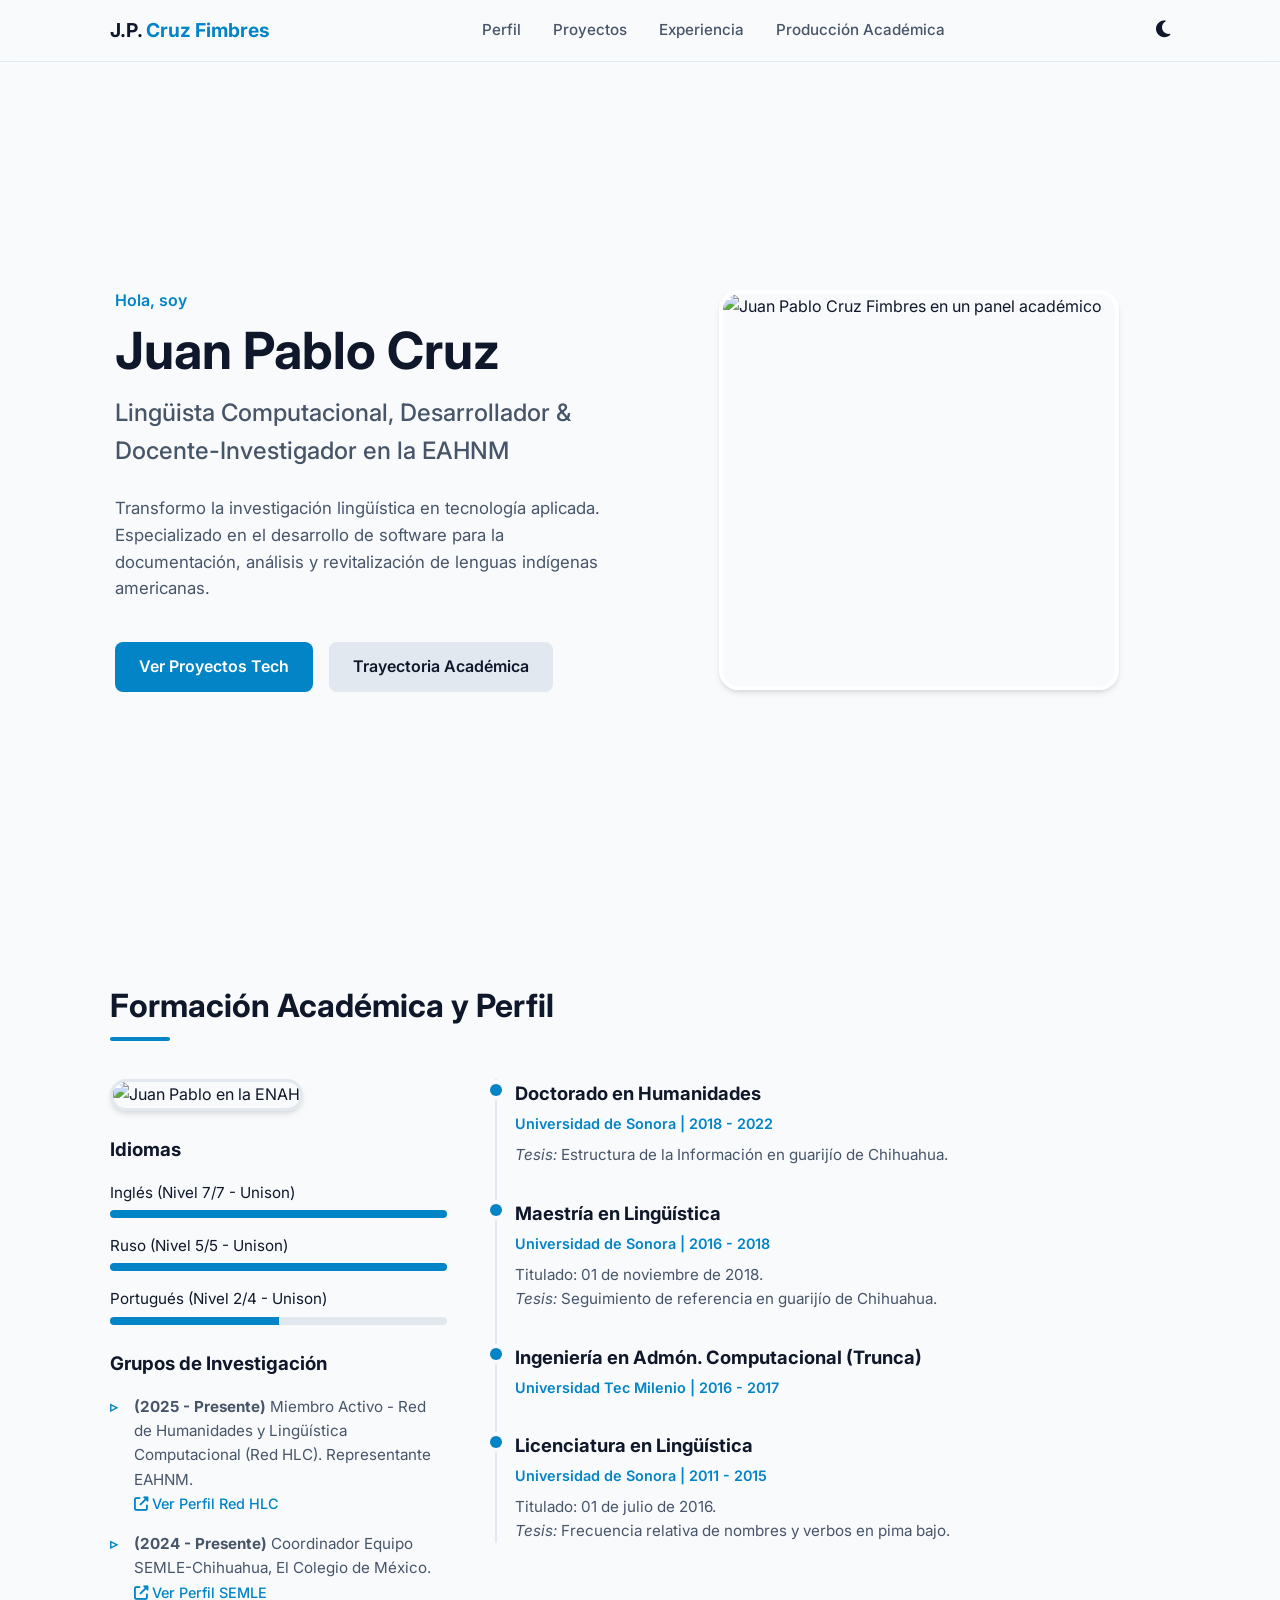
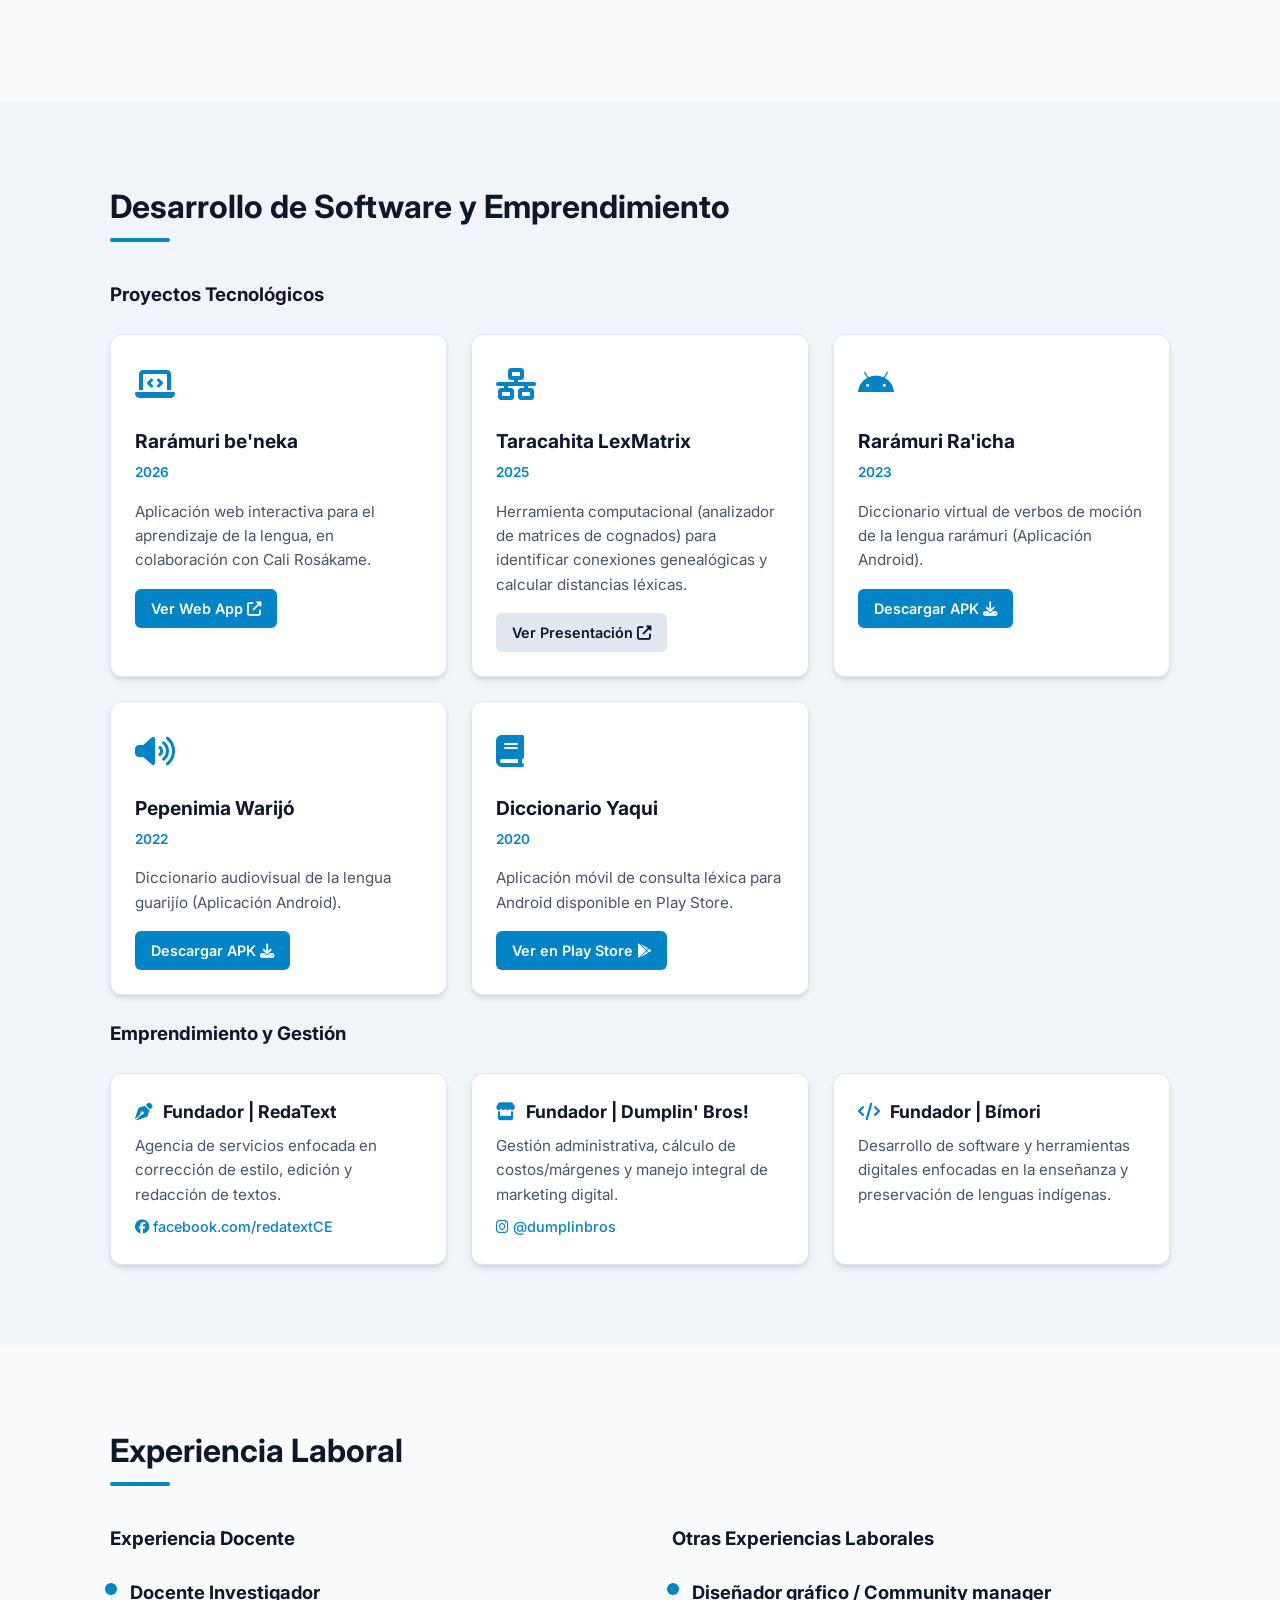
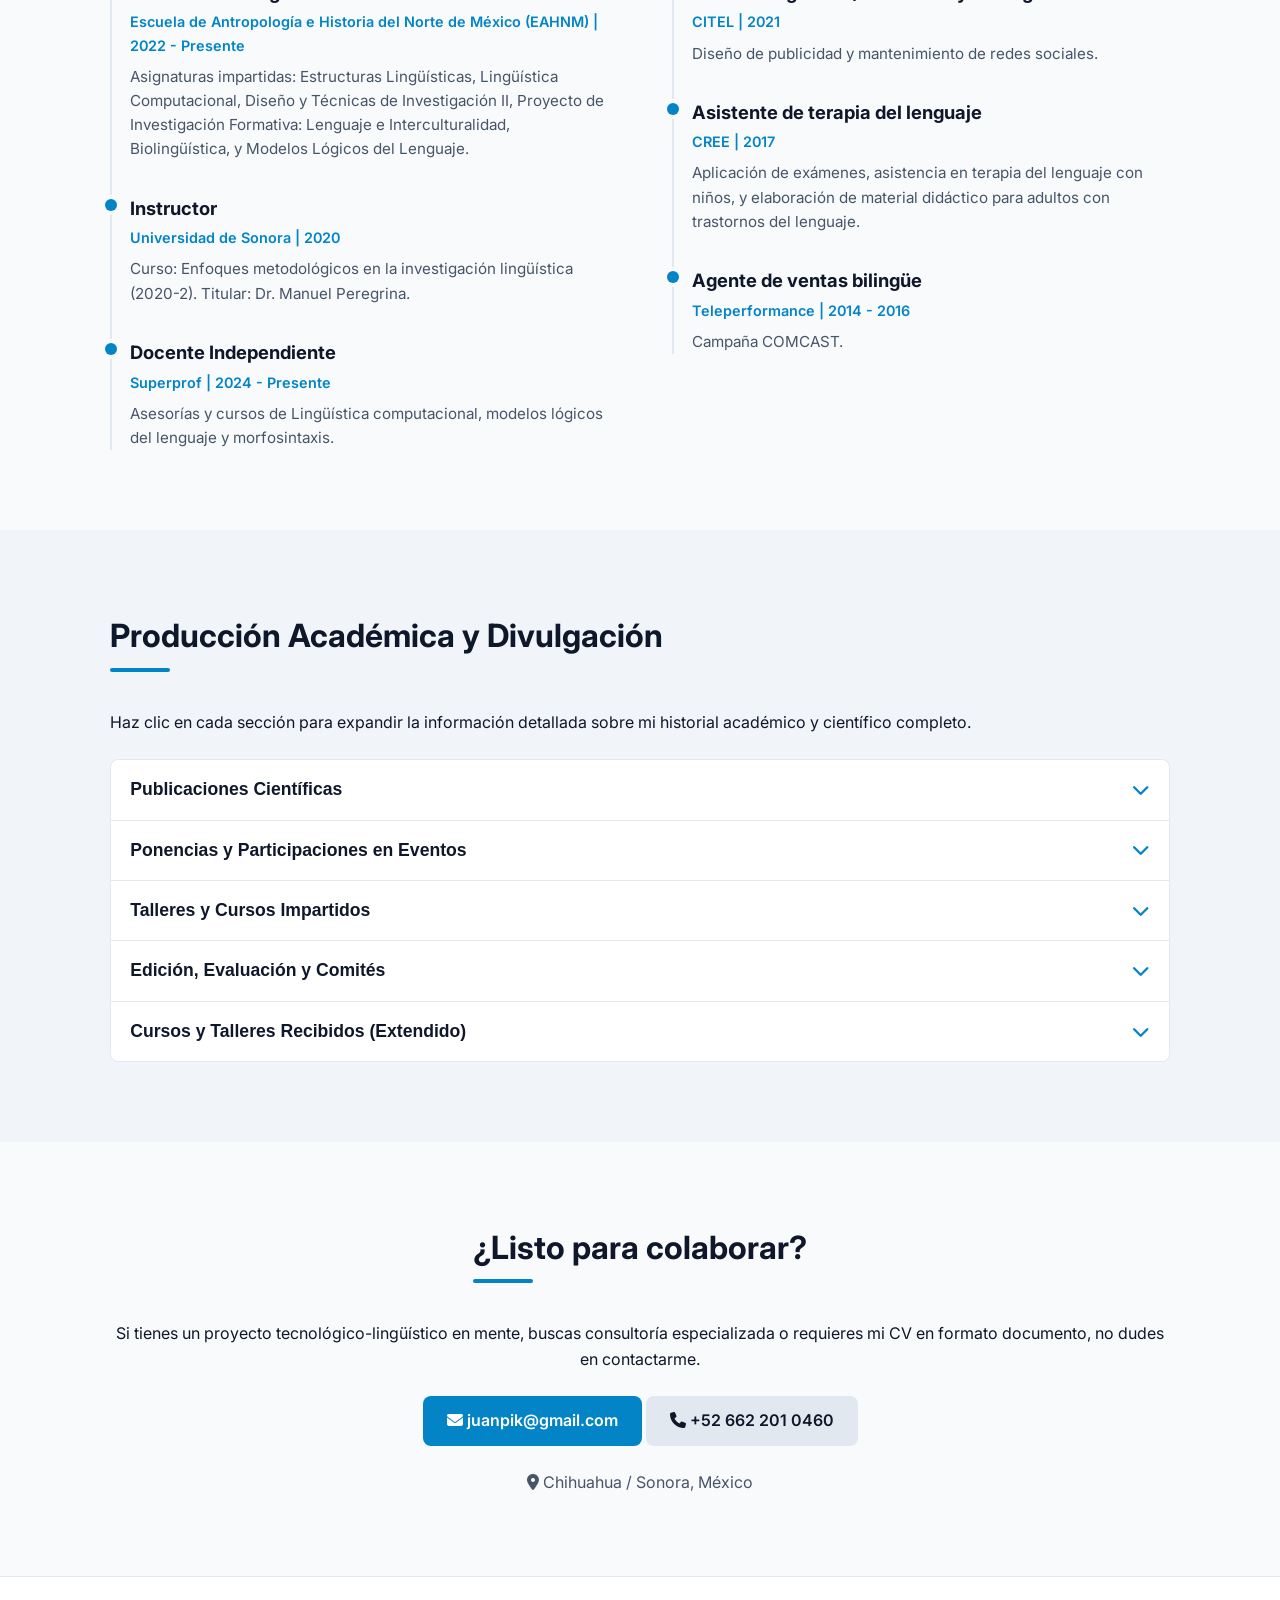
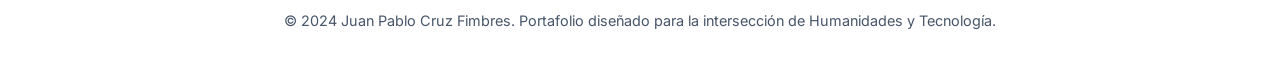
==== index.html @ 50691bc5 "Update index.html" ====
<!DOCTYPE html>
<html lang="es">
<head>
    <meta charset="UTF-8">
    <meta name="viewport" content="width=device-width, initial-scale=1.0">
    <title>Juan Pablo Cruz Fimbres | Lingüista Computacional & Investigador</title>
    <!-- Google Fonts -->
    <link href="https://fonts.googleapis.com/css2?family=Inter:wght@300;400;500;600;700&display=swap" rel="stylesheet">
    <!-- Font Awesome -->
    <link rel="stylesheet" href="https://cdnjs.cloudflare.com/ajax/libs/font-awesome/6.4.0/css/all.min.css">
    <link rel="stylesheet" href="styles.css">
</head>
<body>

    <!-- Navegación -->
    <header class="navbar">
        <div class="nav-container">
            <a href="#hero" class="logo">J.P. <span>Cruz Fimbres</span></a>
            <nav class="nav-links">
                <a href="#sobre-mi">Perfil</a>
                <a href="#proyectos">Proyectos</a>
                <a href="#experiencia">Experiencia</a>
                <a href="#academico">Producción Académica</a>
            </nav>
            <div class="nav-actions">
                <button id="theme-toggle" aria-label="Modo oscuro"><i class="fas fa-moon"></i></button>
                <button class="menu-toggle" aria-label="Menú"><i class="fas fa-bars"></i></button>
            </div>
        </div>
    </header>

    <!-- Hero Section con Foto Panel -->
    <section id="hero" class="hero fade-in">
        <div class="hero-container">
            <div class="hero-content">
                <p class="greeting">Hola, soy</p>
                <h1 class="name">Juan Pablo Cruz</h1>
                <h2 class="title">Lingüista Computacional, Desarrollador & Docente-Investigador en la EAHNM</h2>
                <p class="description">
                    Transformo la investigación lingüística en tecnología aplicada. Especializado en el desarrollo de software para la documentación, análisis y revitalización de lenguas indígenas americanas.
                </p>
                <div class="cta-buttons">
                    <a href="#proyectos" class="btn btn-primary">Ver Proyectos Tech</a>
                    <a href="#academico" class="btn btn-secondary">Trayectoria Académica</a>
                </div>
            </div>
            <div class="hero-image-wrapper">
                <img src="foto-panel.jpg" alt="Juan Pablo Cruz Fimbres en un panel académico" class="hero-img">
            </div>
        </div>
    </section>

    <!-- Formación y Perfil con Foto ENAH -->
    <section id="sobre-mi" class="section fade-in">
        <div class="container">
            <h2 class="section-title">Formación Académica y Perfil</h2>
            
            <div class="about-grid">
                <!-- Columna Izquierda: Foto ENAH y Skills -->
                <div class="about-sidebar">
                    <img src="foto-enah.jpg" alt="Juan Pablo en la ENAH" class="profile-img mb-4">
                    
                    <h3 class="mb-3">Idiomas</h3>
                    <div class="language-bars mb-4">
                        <div class="lang-item"><span>Inglés (Nivel 7/7 - Unison)</span> <div class="bar"><div class="fill" style="width: 100%;"></div></div></div>
                        <div class="lang-item"><span>Ruso (Nivel 5/5 - Unison)</span> <div class="bar"><div class="fill" style="width: 100%;"></div></div></div>
                        <div class="lang-item"><span>Portugués (Nivel 2/4 - Unison)</span> <div class="bar"><div class="fill" style="width: 50%;"></div></div></div>
                    </div>

                    <h3 class="mb-3">Grupos de Investigación</h3>
                    <ul class="styled-list">
                        <li><strong>(2025 - Presente)</strong> Miembro Activo - Red de Humanidades y Lingüística Computacional (Red HLC). Representante EAHNM. <br>
                            <a href="https://sites.google.com/ihcc.edu.mx/red-hlc/acerca-de" target="_blank" class="external-link"><i class="fas fa-external-link-alt"></i> Ver Perfil Red HLC</a>
                        </li>
                        <li><strong>(2024 - Presente)</strong> Coordinador Equipo SEMLE-Chihuahua, El Colegio de México. <br>
                            <a href="https://semle.colmex.mx/grupos-interdisciplinarios/" target="_blank" class="external-link"><i class="fas fa-external-link-alt"></i> Ver Perfil SEMLE</a>
                        </li>
                    </ul>
                </div>

                <!-- Columna Derecha: Timeline Académico -->
                <div class="about-main">
                    <div class="timeline education-timeline">
                        <div class="timeline-item">
                            <div class="timeline-dot"></div>
                            <div class="timeline-content">
                                <h3>Doctorado en Humanidades</h3>
                                <span class="company">Universidad de Sonora | 2018 - 2022</span>
                                <p><em>Tesis:</em> Estructura de la Información en guarijío de Chihuahua.</p>
                            </div>
                        </div>
                        <div class="timeline-item">
                            <div class="timeline-dot"></div>
                            <div class="timeline-content">
                                <h3>Maestría en Lingüística</h3>
                                <span class="company">Universidad de Sonora | 2016 - 2018</span>
                                <p>Titulado: 01 de noviembre de 2018. <br><em>Tesis:</em> Seguimiento de referencia en guarijío de Chihuahua.</p>
                            </div>
                        </div>
                        <div class="timeline-item">
                            <div class="timeline-dot"></div>
                            <div class="timeline-content">
                                <h3>Ingeniería en Admón. Computacional (Trunca)</h3>
                                <span class="company">Universidad Tec Milenio | 2016 - 2017</span>
                            </div>
                        </div>
                        <div class="timeline-item">
                            <div class="timeline-dot"></div>
                            <div class="timeline-content">
                                <h3>Licenciatura en Lingüística</h3>
                                <span class="company">Universidad de Sonora | 2011 - 2015</span>
                                <p>Titulado: 01 de julio de 2016. <br><em>Tesis:</em> Frecuencia relativa de nombres y verbos en pima bajo.</p>
                            </div>
                        </div>
                    </div>
                </div>
            </div>
        </div>
    </section>

    <!-- Proyectos Tech y Emprendimiento -->
    <section id="proyectos" class="section bg-alt fade-in">
        <div class="container">
            <h2 class="section-title">Desarrollo de Software y Emprendimiento</h2>
            
            <h3 class="mb-4">Proyectos Tecnológicos</h3>
            <div class="grid-cards mb-4">
                <div class="card project-card">
                    <div class="card-icon"><i class="fas fa-laptop-code"></i></div>
                    <h3>Rarámuri be'neka</h3>
                    <p class="date">2026</p>
                    <p>Aplicación web interactiva para el aprendizaje de la lengua, en colaboración con Cali Rosákame.</p>
                    <a href="https://aprende-raramuri.vercel.app/" target="_blank" class="btn btn-sm btn-primary mt-3">Ver Web App <i class="fas fa-external-link-alt"></i></a>
                </div>
                <div class="card project-card">
                    <div class="card-icon"><i class="fas fa-network-wired"></i></div>
                    <h3>Taracahita LexMatrix</h3>
                    <p class="date">2025</p>
                    <p>Herramienta computacional (analizador de matrices de cognados) para identificar conexiones genealógicas y calcular distancias léxicas.</p>
                    <a href="https://docs.google.com/presentation/d/1dzGYZbW7dh6BwLk0zZOucCCB6i6IUAjY9red_ubvilo/edit?usp=sharing" target="_blank" class="btn btn-sm btn-secondary mt-3">Ver Presentación <i class="fas fa-external-link-alt"></i></a>
                </div>
                <div class="card project-card">
                    <div class="card-icon"><i class="fab fa-android"></i></div>
                    <h3>Rarámuri Ra'icha</h3>
                    <p class="date">2023</p>
                    <p>Diccionario virtual de verbos de moción de la lengua rarámuri (Aplicación Android).</p>
                    <a href="https://drive.google.com/file/d/1MjHJ7byJdB3gVBNjhg5HkBaWa9nCwWlb/view?usp=drive_link" target="_blank" class="btn btn-sm btn-primary mt-3">Descargar APK <i class="fas fa-download"></i></a>
                </div>
                <div class="card project-card">
                    <div class="card-icon"><i class="fas fa-volume-up"></i></div>
                    <h3>Pepenimia Warijó</h3>
                    <p class="date">2022</p>
                    <p>Diccionario audiovisual de la lengua guarijío (Aplicación Android).</p>
                    <a href="https://drive.google.com/file/d/1bX873VUz07GEQgHNWnXr3qaVc2XYanu_/view?usp=drive_link" target="_blank" class="btn btn-sm btn-primary mt-3">Descargar APK <i class="fas fa-download"></i></a>
                </div>
                <div class="card project-card">
                    <div class="card-icon"><i class="fas fa-book"></i></div>
                    <h3>Diccionario Yaqui</h3>
                    <p class="date">2020</p>
                    <p>Aplicación móvil de consulta léxica para Android disponible en Play Store.</p>
                    <a href="https://play.google.com/store/apps/details?id=com.unison.yaqui.dic" target="_blank" class="btn btn-sm btn-primary mt-3">Ver en Play Store <i class="fab fa-google-play"></i></a>
                </div>
            </div>

            <h3 class="mb-4 mt-4">Emprendimiento y Gestión</h3>
            <div class="grid-cards">
                <div class="card service-card">
                    <h4><i class="fas fa-pen-nib text-primary"></i> Fundador | RedaText</h4>
                    <p>Agencia de servicios enfocada en corrección de estilo, edición y redacción de textos.</p>
                    <a href="https://facebook.com/redatextCE" target="_blank" class="external-link mt-2 block"><i class="fab fa-facebook"></i> facebook.com/redatextCE</a>
                </div>
                <div class="card service-card">
                    <h4><i class="fas fa-store text-primary"></i> Fundador | Dumplin' Bros!</h4>
                    <p>Gestión administrativa, cálculo de costos/márgenes y manejo integral de marketing digital.</p>
                    <a href="https://instagram.com/dumplinbros/" target="_blank" class="external-link mt-2 block"><i class="fab fa-instagram"></i> @dumplinbros</a>
                </div>
                <div class="card service-card">
                    <h4><i class="fas fa-code text-primary"></i> Fundador | Bímori</h4>
                    <p>Desarrollo de software y herramientas digitales enfocadas en la enseñanza y preservación de lenguas indígenas.</p>
                </div>
            </div>
        </div>
    </section>

    <!-- Experiencia Laboral -->
    <section id="experiencia" class="section fade-in">
        <div class="container">
            <h2 class="section-title">Experiencia Laboral</h2>
            
            <div class="experience-grid">
                <div>
                    <h3 class="mb-4">Experiencia Docente</h3>
                    <div class="timeline">
                        <div class="timeline-item">
                            <div class="timeline-dot"></div>
                            <div class="timeline-content">
                                <h3>Docente Investigador</h3>
                                <span class="company">Escuela de Antropología e Historia del Norte de México (EAHNM) | 2022 - Presente</span>
                                <p>Asignaturas impartidas: Estructuras Lingüísticas, Lingüística Computacional, Diseño y Técnicas de Investigación II, Proyecto de Investigación Formativa: Lenguaje e Interculturalidad, Biolingüística, y Modelos Lógicos del Lenguaje.</p>
                            </div>
                        </div>
                        <div class="timeline-item">
                            <div class="timeline-dot"></div>
                            <div class="timeline-content">
                                <h3>Instructor</h3>
                                <span class="company">Universidad de Sonora | 2020</span>
                                <p>Curso: Enfoques metodológicos en la investigación lingüística (2020-2). Titular: Dr. Manuel Peregrina.</p>
                            </div>
                        </div>
                        <div class="timeline-item">
                            <div class="timeline-dot"></div>
                            <div class="timeline-content">
                                <h3>Docente Independiente</h3>
                                <span class="company">Superprof | 2024 - Presente</span>
                                <p>Asesorías y cursos de Lingüística computacional, modelos lógicos del lenguaje y morfosintaxis.</p>
                            </div>
                        </div>
                    </div>
                </div>

                <div>
                    <h3 class="mb-4">Otras Experiencias Laborales</h3>
                    <div class="timeline">
                        <div class="timeline-item">
                            <div class="timeline-dot"></div>
                            <div class="timeline-content">
                                <h3>Diseñador gráfico / Community manager</h3>
                                <span class="company">CITEL | 2021</span>
                                <p>Diseño de publicidad y mantenimiento de redes sociales.</p>
                            </div>
                        </div>
                        <div class="timeline-item">
                            <div class="timeline-dot"></div>
                            <div class="timeline-content">
                                <h3>Asistente de terapia del lenguaje</h3>
                                <span class="company">CREE | 2017</span>
                                <p>Aplicación de exámenes, asistencia en terapia del lenguaje con niños, y elaboración de material didáctico para adultos con trastornos del lenguaje.</p>
                            </div>
                        </div>
                        <div class="timeline-item">
                            <div class="timeline-dot"></div>
                            <div class="timeline-content">
                                <h3>Agente de ventas bilingüe</h3>
                                <span class="company">Teleperformance | 2014 - 2016</span>
                                <p>Campaña COMCAST.</p>
                            </div>
                        </div>
                    </div>
                </div>
            </div>
        </div>
    </section>

    <!-- Producción Académica (Acordeones Completos) -->
    <section id="academico" class="section bg-alt fade-in">
        <div class="container">
            <h2 class="section-title">Producción Académica y Divulgación</h2>
            <p class="mb-4">Haz clic en cada sección para expandir la información detallada sobre mi historial académico y científico completo.</p>

            <div class="accordion">
                <!-- Publicaciones -->
                <div class="accordion-item">
                    <button class="accordion-header">Publicaciones Científicas <i class="fas fa-chevron-down"></i></button>
                    <div class="accordion-content">
                        <ul class="academic-list">
                            <li><span class="badge">2026</span> <span>Hernández Cruz, A., Cruz Fimbres, J. P., Aguirre Corona, M., Moreno Soberanes, S. R., Barriga Villanueva, R., y Meneses Hernández, L. D. <strong>Un oasis en medio de la ciudad: los retos de la primaria indígena Calí Rosákame</strong>. En El libro de las contradicciones. Seminario de Estudios sobre Lenguas (SEMLE). (En prensa).</span></li>
                            <li><span class="badge">2023</span> <span>Cruz, J & Peregrina, M. 2023. <strong>Continuidad referencial en guarijío de Chihuahua</strong>. Cuadernos de Lingüística. Colegio de México.</span></li>
                            <li><span class="badge">2022</span> 
                                <div>
                                    <span>Cruz, J. <strong>Presentación</strong>. En Expedicionario. Revista de estudios en Antropología, Año 2, Núm. 4 (julio-diciembre), p. 6. Instituto Nacional de Antropología e Historia (INAH).</span><br>
                                    <a href="https://revistas.inah.gob.mx/index.php/expedicionario/article/view/18846" target="_blank" class="external-link mt-2 block"><i class="fas fa-link"></i> Leer publicación</a>
                                </div>
                            </li>
                            <li><span class="badge">2015</span> <span>Cruz, J. P. <strong>Origen del lenguaje: un recuento evolutivo</strong>. En revista estudiantil [pro:krastina:re], Núm. I (febrero de 2015). Licenciatura en Lingüística, Universidad de Sonora.</span></li>
                        </ul>
                    </div>
                </div>

                <!-- Ponencias -->
                <div class="accordion-item">
                    <button class="accordion-header">Ponencias y Participaciones en Eventos <i class="fas fa-chevron-down"></i></button>
                    <div class="accordion-content">
                        <ul class="academic-list">
                            <li><span class="badge">2025</span> <span>“Innovación tecnológica y diversidad lingüística: un reto para la inclusión”. II Foro de Diversidad Lingüística y Cultural, Programa Interinstitucional de Atención al Indígena (PIAI). Sisoguichi, Chih., 19 de septiembre.</span></li>
                            <li><span class="badge">2025</span> <span>La labor docente frente a la precarización: el caso de lingüística antropológica en la EAHNM. VII Congreso Nacional de Investigadores del INAH. Chihuahua, Chihuahua, octubre.</span></li>
                            <li><span class="badge">2024</span> <span>Métodos computacionales para la comparación léxica de lenguas taracahítas. Coloquio de Investigación Lingüística 2024-2. Universidad de Sonora. Hermosillo, Sonora, 29 de noviembre.</span></li>
                            <li><span class="badge">2024</span> <span>Clase magistral: “SEMLE Chihuahua: un proyecto de documentación y fortalecimiento de la lengua ralámuli en etapas escolares de la primaria Cali Resácame”. Curso de Admisión a las Licenciaturas 2024 de la EAHNM. Chihuahua, Chih., 25 de junio.</span></li>
                            <li><span class="badge">2024</span> <span>Presentación de proyecto: “¿Es posible la revitalización?: Oasis, una comunidad ralámuli”. Semana de la Lengua Materna y el Festival Cultural 2024 de la EAHNM. Chihuahua, Chih., 19 de febrero.</span></li>
                            <li><span class="badge">2023</span> <span>Pepenimia warijó. Una app audiovisual en warijó (en coautoría con Sergio Ricardo Moreno Soberanes, EAHNM). Congreso de la AMLA 2023. Chihuahua, Chih., 12 de octubre.</span></li>
                            <li><span class="badge">2021</span> <span>Tópico y foco en guarijío de Chihuahua. Coloquio de investigación lingüística. Universidad de Sonora.</span></li>
                            <li><span class="badge">2020</span> <span>La interrelación en guarijío de posposiciones, marcas de caso y orden de palabra. Seminario de diacronía y adposiciones. Universidad de Sonora.</span></li>
                            <li><span class="badge">2019</span> <span>Continuidad del tópico en guarijío de Chihuahua. V Congreso de la Asociación Centroamericana de Lingüística. Universidad Nacional de Costa Rica.</span></li>
                            <li><span class="badge">2019</span> <span>Estrategias de focalización en guarijío de Chihuahua. Coloquio de investigación lingüística. Universidad de Sonora.</span></li>
                            <li><span class="badge">2018</span> <span>Seguimiento de referencia en guarijío de Chihuahua. XII Coloquio de Lingüística de la ENAH. Ciudad de México.</span></li>
                            <li><span class="badge">2017</span> <span>Mecanismos de referencia en guarijío de Chihuahua. Coloquio de investigación lingüística. Universidad de Sonora.</span></li>
                            <li><span class="badge">2017</span> <span>Densidad referencial en pima bajo. III Jornada de Lingüística. Universidad de Querétaro. 3 y 4 de agosto.</span></li>
                            <li><span class="badge">2017</span> <span>Lenguaje y lógica en “Alicia en el país de las maravillas” y “A través del espejo”. Décimo Tercer Foro de Estudiantes de Lingüística y Literatura. Universidad de Sonora. Del 22 al 24 de febrero.</span></li>
                            <li><span class="badge">2015</span> <span>Origen y usos del verbo chingar. Décimo Segundo Foro Internacional de Estudiantes de Lingüística y Literatura. Universidad de Sonora. Del 17 al 19 de febrero.</span></li>
                        </ul>
                    </div>
                </div>

                <!-- Talleres Impartidos -->
                <div class="accordion-item">
                    <button class="accordion-header">Talleres y Cursos Impartidos <i class="fas fa-chevron-down"></i></button>
                    <div class="accordion-content">
                        <ul class="academic-list">
                            <li><span class="badge">2025</span> <span>Curso: El Lenguaje: biología, origen y evolución. Escuela de Antropología e Historia del Norte de México (EAHNM). Impartido del 8 al 29 de marzo.</span></li>
                            <li><span class="badge">2025</span> <span>Instructor: 1er Workshop Introducción a Lingüística Computacional y Datos. Organizado por IIMAS-UNAM, UABC y Laboratorio L52+. Impartido del 3 al 11 de abril. Duración: 26 hrs.</span></li>
                            <li><span class="badge">2024</span> <span>Taller: Las palabras como ventanas: conozcamos las lenguas indígenas jugando. Impartido como apoyo durante la Feria del Libro Chihuahua edición Bicentenario. EAHNM, noviembre de 2024.</span></li>
                            <li><span class="badge">2023</span> <span>Métodos y herramientas computacionales para el análisis de corpus. Impartido a estudiantes de la Maestría en Lingüística de la Universidad de Sonora durante el semestre 2023-2. Duración: 15 hrs.</span></li>
                            <li><span class="badge">2020</span> <span>Documentación lingüística en FLEX y ELAN. Taller impartido a estudiantes del curso de Enfoques Metodológicos de la Investigación Lingüística 2020-1. Licenciatura en Lingüística, Universidad de Sonora.</span></li>
                            <li><span class="badge">2017</span> <span>Manejo de equipo especializado para la documentación lingüística. Taller impartido durante la Estancia de Verano de la Investigación Científica. Proyecto “Estudios lingüísticos y etnoculturales del noroeste de México”. Universidad de Sonora. Del 26 de junio al 25 de agosto.</span></li>
                        </ul>
                    </div>
                </div>

                <!-- Comités y Edición -->
                <div class="accordion-item">
                    <button class="accordion-header">Edición, Evaluación y Comités <i class="fas fa-chevron-down"></i></button>
                    <div class="accordion-content">
                        <ul class="academic-list">
                            <li><span class="badge">2025</span> <span><strong>Sinodal Suplente del Jurado.</strong> Tesis de Licenciatura en Lingüística Antropológica: Intérpretes, glotofagia y dinámicas lingüísticas en la Nueva Vizcaya durante el periodo colonial. Alumna: Brenda Jazmín Palos Hernández. EAHNM. Examen de grado: 02 de diciembre de 2025.</span></li>
                            <li><span class="badge">2024</span> <span><strong>Sinodal Titular del Jurado.</strong> Tesis de Licenciatura en Lingüística Antropológica: El proceso de resurgimiento de la nación n’de (apache) en el norte de México. Alumno: Iván Alexander de León Aguirre. EAHNM. Examen de grado: 22 de mayo de 2024.</span></li>
                            <li><span class="badge">2024</span> <span><strong>Comentarista de Mesa.</strong> Mesa 2 del XI Encuentro de Proyectos de Investigación Formativa (PIF) 2024. EAHNM. Chihuahua, Chih., 23 de mayo.</span></li>
                            <li><span class="badge">2022</span> <span><strong>Coordinador de Edición.</strong> Expedicionario. Revista de estudios en Antropología, Núm. 4, Año 2 (julio-diciembre 2022).</span></li>
                            <li><span class="badge">2015</span> <span><strong>Diseño Editorial.</strong> Revista académica [pro:krastina:re]. Diseño de los números I (febrero 2015) y II (octubre 2015). Licenciatura en Lingüística, Universidad de Sonora.</span></li>
                        </ul>
                    </div>
                </div>

                <!-- Cursos Recibidos -->
                <div class="accordion-item">
                    <button class="accordion-header">Cursos y Talleres Recibidos (Extendido) <i class="fas fa-chevron-down"></i></button>
                    <div class="accordion-content">
                        <ul class="academic-list tall-list">
                            <li><span class="badge">2025</span> <span><strong>Introducción a la Antropología Lingüística.</strong> Dr. José Luis Moctezuma Zamarrón. EAHNM. Duración: 20 hrs.</span></li>
                            <li><span class="badge">2025</span> <span><strong>Introducción a la tipología lingüística.</strong> EAHNM. Modalidad virtual. Duración: 25 hrs.</span></li>
                            <li><span class="badge">2024</span> <span><strong>Más allá del léxico. Aspectos del desarrollo lingüístico en los años escolares.</strong> Curso de actualización docente, EAHNM. Duración: 20 hrs.</span></li>
                            <li><span class="badge">2024</span> <span><strong>Introducción a la cultura y lengua ralámuli.</strong> Curso extracurricular, EAHNM. Duración: 20 hrs.</span></li>
                            <li><span class="badge">2024</span> <span><strong>Inclusión en la Educación Superior.</strong> Curso de capacitación docente de la Secretaría Académica de la EAHNM. Duración: 10 hrs.</span></li>
                            <li><span class="badge">2023</span> <span><strong>Diccionario, artefacto cultural.</strong> Dra. Niktelol Palacios. EAHNM. Duración: 20 hrs.</span></li>
                            <li><span class="badge">2023</span> <span><strong>Ralámuli ra'icháala benébo.</strong> Lic. Flor Esther Morales Moreno. EAHNM. Duración: 20 hrs.</span></li>
                            <li><span class="badge">2022</span> <span><strong>Métodos y técnicas en campo. La etnografía de la comunicación.</strong> Dra. Claudia J. Harriss. EAHNM. Duración: 4 hrs.</span></li>
                            <li><span class="badge">2022</span> <span><strong>La categorización de olores.</strong> Dr. Héctor Manuel Enríquez Andrade. EAHNM.</span></li>
                            <li><span class="badge">2022</span> <span><strong>Arte verbal en lenguas de América.</strong> Dra. Cristina Messineo y Dra. Paola Cúneo. Maestría en Lingüística, Universidad de Sonora. Duración: 20 hrs.</span></li>
                            <li><span class="badge">2021</span> <span><strong>El análisis computacional de corpus.</strong> Dr. Søren Wichmann. Maestría en Lingüística, Universidad de Sonora. Duración: 20 hrs.</span></li>
                            <li><span class="badge">2020</span> <span><strong>Estructura de la información en lenguas indígenas americanas.</strong> Dra. Paola Cúneo. Maestría en Lingüística, Universidad de Sonora. Duración: 20 hrs.</span></li>
                            <li><span class="badge">2020</span> <span><strong>Taller de diseño de materiales didácticos.</strong> Mtra. Viviana Bautista Mariscal. Maestría en Lingüística, Universidad de Sonora. Duración: 10 hrs.</span></li>
                            <li><span class="badge">2020</span> <span><strong>Trabajo de campo con enfoque en tiempo y aspecto.</strong> Dra. Iris Rieder. Maestría en Lingüística, Universidad de Sonora. Duración: 8 hrs.</span></li>
                            <li><span class="badge">2019</span> <span><strong>Uso de herramientas computacionales para el análisis lingüístico.</strong> Dra. Gabriela García Salido. Maestría en Lingüística, Universidad de Sonora. Duración: 12 hrs.</span></li>
                            <li><span class="badge">2019</span> <span><strong>Lenguas amazónicas.</strong> Dr. Roberto Zariquiey Biondi. Maestría en Lingüística, Universidad de Sonora. Duración: 20 hrs.</span></li>
                            <li><span class="badge">2019</span> <span><strong>Contacto, desplazamiento y revitalización de lenguas indígenas.</strong> Dra. Marisol Henriquez Barahona. Maestría en Lingüística, Universidad de Sonora. Duración: 20 hrs.</span></li>
                            <li><span class="badge">2019</span> <span><strong>Revitalización en náhuatl (pipil de El Salvador).</strong> Dr. Jorge Lemus. Maestría en Lingüística, Universidad de Sonora. Duración: 20 hrs.</span></li>
                            <li><span class="badge">2019</span> <span><strong>Etnografía del habla y desarrollos posteriores.</strong> Dra. Cristina Messineo. Maestría en Lingüística, Universidad de Sonora. Duración: 20 hrs.</span></li>
                            <li><span class="badge">2018</span> <span><strong>Introducción a la fonología segmental de los idiomas zapotecos.</strong> Dr. Pafnuncio Antonio Ramos. Maestría en Lingüística, Universidad de Sonora. Duración: 20 hrs.</span></li>
                            <li><span class="badge">2018</span> <span><strong>Modality and Negation.</strong> Dr. Johan van der Auwera. Maestría en Lingüística, Universidad de Sonora. Duración: 20 hrs.</span></li>
                            <li><span class="badge">2018</span> <span><strong>Tradición oral.</strong> Dra. María Guadalupe Soltero Contreras. Maestría en Lingüística, Universidad de Sonora. Duración: 20 hrs.</span></li>
                            <li><span class="badge">2018</span> <span><strong>Tipologías de la prosodia del nivel palabra.</strong> Dr. Carlos Ivanhoe Gil Burgoin. Maestría en Lingüística, Universidad de Sonora. Duración: 10 hrs.</span></li>
                            <li><span class="badge">2018</span> <span><strong>Mapas conceptuales.</strong> Mtra. Ana Aurora Medina Murillo. Maestría en Lingüística, Universidad de Sonora. Duración: 10 hrs.</span></li>
                            <li><span class="badge">2017</span> <span><strong>La fonología más allá del fonema.</strong> Dr. Carlos Ivanhoe Gil Burgoin. Maestría en Lingüística, Universidad de Sonora. Duración: 20 hrs.</span></li>
                            <li><span class="badge">2017</span> <span><strong>Evolución del lenguaje: un curso desde la evidencia.</strong> Dr. Damian Blasi. Maestría en Lingüística, Universidad de Sonora. Duración: 20 hrs.</span></li>
                            <li><span class="badge">2017</span> <span><strong>Transitividad, valencia y voz.</strong> Dr. Denis Creissels. Maestría en Lingüística, Universidad de Sonora. Duración: 20 hrs.</span></li>
                            <li><span class="badge">2017</span> <span><strong>Análisis del discurso. Perspectivas antropológicas y lingüísticas.</strong> Dra. Mary Jill Brody. Maestría en Lingüística, Universidad de Sonora. Duración: 20 hrs.</span></li>
                            <li><span class="badge">2017</span> <span><strong>Gramaticalización.</strong> Dr. Christian Lehmann. Maestría en Lingüística, Universidad de Sonora. Duración: 20 hrs.</span></li>
                            <li><span class="badge">2017</span> <span><strong>Reference in discourse: theory and typology.</strong> Dr. Andrej Kibrik. Maestría en Lingüística, Universidad de Sonora. Duración: 20 hrs.</span></li>
                            <li><span class="badge">2017</span> <span><strong>Aspectos morfosintácticos del idioma movimal.</strong> Dra. Katharina Haude. Maestría en Lingüística, Universidad de Sonora. Duración: 20 hrs.</span></li>
                            <li><span class="badge">2017</span> <span><strong>Introducción a la gramaticalización.</strong> Dr. Sergio Bogard Sierra. Maestría en Lingüística, Universidad de Sonora. Duración: 20 hrs.</span></li>
                            <li><span class="badge">2014</span> <span><strong>Lenguas en contacto.</strong> Dra. Brigitte Pakendorf. Maestría en Lingüística, Universidad de Sonora. Duración: 20 hrs.</span></li>
                            <li><span class="badge">2014</span> <span><strong>Diplomado: terapia del lenguaje.</strong> Instituto de Capacitación Especializaca en Fisioterapia. Hermosillo, Sonora. Duración: 150 hrs.</span></li>
                            <li><span class="badge">2013</span> <span><strong>Linguistic complexity between economy and explicitness.</strong> Dr. Walter Bisang. Maestría en Lingüística, Universidad de Sonora. Duración: 20 hrs.</span></li>
                            <li><span class="badge">2013</span> <span><strong>Etnografía de la comunicación, métodos y técnicas en campo.</strong> Dra. Claudia Jean Harris (INAH). Maestría en Lingüística, Universidad de Sonora. Duración: 20 hrs.</span></li>
                            <li><span class="badge">2013</span> <span><strong>Lengua de Señas Mexicanas. Nivel inicial.</strong> Mtra. Beatriz Cota Ponce. Departamento de Letras y Lingüística. Duración: 40 hrs.</span></li>
                        </ul>
                    </div>
                </div>

            </div>
        </div>
    </section>

    <!-- Contacto (Sin datos personales) -->
    <section id="contacto" class="section fade-in">
        <div class="container text-center">
            <h2 class="section-title">¿Listo para colaborar?</h2>
            <p class="mb-4">Si tienes un proyecto tecnológico-lingüístico en mente, buscas consultoría especializada o requieres mi CV en formato documento, no dudes en contactarme.</p>
            
            <div class="contact-info">
                <a href="mailto:juanpik@gmail.com" class="btn btn-primary"><i class="fas fa-envelope"></i> juanpik@gmail.com</a>
                <a href="tel:+526622010460" class="btn btn-secondary"><i class="fas fa-phone"></i> +52 662 201 0460</a>
            </div>
            <p class="mt-4 text-muted"><i class="fas fa-map-marker-alt"></i> Chihuahua / Sonora, México</p>
        </div>
    </section>

    <footer>
        <div class="container">
            <p>&copy; 2024 Juan Pablo Cruz Fimbres. Portafolio diseñado para la intersección de Humanidades y Tecnología.</p>
        </div>
    </footer>

    <script src="script.js"></script>
</body>
</html>
---- styles.css ----
:root {
    --bg-color: #f8fafc;
    --bg-alt: #f1f5f9;
    --text-main: #0f172a;
    --text-muted: #475569;
    --primary: #0284c7;
    --primary-hover: #0369a1;
    --secondary: #e2e8f0;
    --secondary-hover: #cbd5e1;
    --secondary-text: #0f172a;
    --card-bg: #ffffff;
    --border-color: #e2e8f0;
    --shadow: 0 4px 6px -1px rgba(0, 0, 0, 0.1), 0 2px 4px -1px rgba(0, 0, 0, 0.06);
    --transition: all 0.3s ease;
}

[data-theme="dark"] {
    --bg-color: #0f172a;
    --bg-alt: #1e293b;
    --text-main: #f8fafc;
    --text-muted: #94a3b8;
    --primary: #38bdf8;
    --primary-hover: #7dd3fc;
    --secondary: #334155;
    --secondary-hover: #475569;
    --secondary-text: #f8fafc;
    --card-bg: #1e293b;
    --border-color: #334155;
    --shadow: 0 4px 6px -1px rgba(0, 0, 0, 0.5);
}

* { margin: 0; padding: 0; box-sizing: border-box; }
html { scroll-behavior: smooth; }
body { font-family: 'Inter', sans-serif; background-color: var(--bg-color); color: var(--text-main); line-height: 1.6; transition: background-color var(--transition), color var(--transition); }
ul { list-style: none; }
a { text-decoration: none; color: inherit; }
.container { max-width: 1100px; margin: 0 auto; padding: 0 20px; }
.mb-3 { margin-bottom: 1rem; }
.mb-4 { margin-bottom: 1.5rem; }
.mt-2 { margin-top: 0.5rem; }
.mt-3 { margin-top: 1rem; }
.mt-4 { margin-top: 1.5rem; }
.text-center { text-align: center; }
.text-primary { color: var(--primary); }
.text-muted { color: var(--text-muted); }
.block { display: inline-block; }

/* Enlaces externos */
.external-link { color: var(--primary); font-weight: 500; font-size: 0.9rem; transition: color var(--transition); }
.external-link:hover { color: var(--primary-hover); text-decoration: underline; }

/* Nav */
.navbar { position: fixed; top: 0; width: 100%; background-color: rgba(var(--card-bg), 0.95); backdrop-filter: blur(5px); border-bottom: 1px solid var(--border-color); z-index: 1000; }
.nav-container { display: flex; justify-content: space-between; align-items: center; max-width: 1100px; margin: 0 auto; padding: 15px 20px; }
.logo { font-size: 1.2rem; font-weight: 700; }
.logo span { color: var(--primary); }
.nav-links { display: flex; gap: 2rem; }
.nav-links a { font-size: 0.95rem; font-weight: 500; color: var(--text-muted); transition: color var(--transition); }
.nav-links a:hover { color: var(--primary); }
.nav-actions { display: flex; gap: 1rem; align-items: center; }
#theme-toggle, .menu-toggle { background: none; border: none; font-size: 1.2rem; color: var(--text-main); cursor: pointer; }
.menu-toggle { display: none; }

/* Hero Section (Con Imagen) */
.hero { min-height: 100vh; display: flex; align-items: center; padding-top: 80px; }
.hero-container { max-width: 1100px; margin: 0 auto; padding: 0 20px; display: flex; align-items: center; gap: 4rem; justify-content: space-between; }
.hero-content { flex: 1; max-width: 600px; }
.greeting { color: var(--primary); font-weight: 600; margin-bottom: 0.5rem; }
.name { font-size: clamp(2.5rem, 4vw, 4rem); font-weight: 700; line-height: 1.1; margin-bottom: 1rem; }
.title { font-size: clamp(1.2rem, 2vw, 1.5rem); color: var(--text-muted); margin-bottom: 1.5rem; font-weight: 500; }
.description { font-size: 1.05rem; color: var(--text-muted); margin-bottom: 2.5rem; }

/* Hero Image */
.hero-image-wrapper { flex: 1; display: flex; justify-content: center; }
.hero-img { width: 100%; max-width: 400px; border-radius: 20px; box-shadow: var(--shadow); object-fit: cover; aspect-ratio: 1/1; border: 4px solid var(--card-bg); }

/* Botones */
.btn { display: inline-block; padding: 12px 24px; border-radius: 8px; font-weight: 600; cursor: pointer; border: none; transition: var(--transition); }
.btn-primary { background-color: var(--primary); color: #fff; }
.btn-primary:hover { background-color: var(--primary-hover); transform: translateY(-2px); }
.btn-secondary { background-color: var(--secondary); color: var(--secondary-text); }
.btn-secondary:hover { background-color: var(--secondary-hover); transform: translateY(-2px); }
.btn-sm { padding: 8px 16px; font-size: 0.9rem; border-radius: 6px; }
.cta-buttons { display: flex; gap: 1rem; }

/* Sections */
.section { padding: 80px 0; }
.bg-alt { background-color: var(--bg-alt); }
.section-title { font-size: 2rem; margin-bottom: 3rem; position: relative; display: inline-block; }
.section-title::after { content: ''; position: absolute; bottom: -10px; left: 0; width: 60px; height: 4px; background-color: var(--primary); border-radius: 2px; }

/* About Grid (Perfil y Formación) */
.about-grid, .experience-grid { display: grid; grid-template-columns: 1fr 2fr; gap: 3rem; }
.experience-grid { grid-template-columns: 1fr 1fr; gap: 4rem;}
.profile-img { width: 100%; max-width: 300px; border-radius: 16px; box-shadow: var(--shadow); object-fit: cover; border: 3px solid var(--border-color); }

/* Grids & Cards */
.grid-cards { display: grid; grid-template-columns: repeat(auto-fit, minmax(280px, 1fr)); gap: 1.5rem; }
.card { background-color: var(--card-bg); padding: 1.5rem; border-radius: 12px; box-shadow: var(--shadow); border: 1px solid var(--border-color); transition: var(--transition); }
.card:hover { transform: translateY(-5px); box-shadow: 0 10px 15px -3px rgba(0, 0, 0, 0.1); }
.card-icon { font-size: 2rem; color: var(--primary); margin-bottom: 1rem; }
.project-card h3 { font-size: 1.2rem; margin-bottom: 0.3rem; }
.project-card .date { font-size: 0.85rem; color: var(--primary); font-weight: 600; margin-bottom: 1rem; }
.project-card p, .service-card p { color: var(--text-muted); font-size: 0.95rem; }
.service-card h4 { margin-bottom: 0.5rem; font-size: 1.1rem; display: flex; align-items: center; gap: 10px; }

/* Timeline */
.timeline { position: relative; padding-left: 20px; }
.timeline::before { content: ''; position: absolute; top: 0; left: 0; height: 100%; width: 2px; background-color: var(--border-color); }
.timeline-item { position: relative; margin-bottom: 2rem; }
.timeline-item:last-child { margin-bottom: 0; }
.timeline-dot { position: absolute; left: -25px; top: 5px; width: 12px; height: 12px; background-color: var(--primary); border-radius: 50%; box-shadow: 0 0 0 4px var(--bg-color); }
.timeline-content h3 { font-size: 1.15rem; margin-bottom: 0.2rem; }
.timeline-content .company { display: block; color: var(--primary); font-weight: 600; font-size: 0.9rem; margin-bottom: 0.5rem; }
.timeline-content p { color: var(--text-muted); font-size: 0.95rem; }

/* Listas y Skills */
.styled-list li { color: var(--text-muted); margin-bottom: 1rem; font-size: 0.95rem; padding-left: 1.5rem; position: relative; }
.styled-list li::before { content: '▹'; color: var(--primary); position: absolute; left: 0; font-weight: bold; }
.language-bars .lang-item { margin-bottom: 1rem; font-size: 0.95rem; }
.language-bars .bar { height: 8px; background-color: var(--secondary); border-radius: 4px; overflow: hidden; margin-top: 5px; }
.language-bars .fill { height: 100%; background-color: var(--primary); }

/* Accordion */
.accordion { border: 1px solid var(--border-color); border-radius: 8px; overflow: hidden; background-color: var(--card-bg); }
.accordion-item { border-bottom: 1px solid var(--border-color); }
.accordion-item:last-child { border-bottom: none; }
.accordion-header { width: 100%; padding: 1.2rem; text-align: left; background: none; border: none; font-size: 1.1rem; font-weight: 600; color: var(--text-main); cursor: pointer; display: flex; justify-content: space-between; align-items: center; transition: background-color var(--transition); }
.accordion-header:hover { background-color: var(--bg-alt); }
.accordion-header i { transition: transform 0.3s ease; color: var(--primary); }
.accordion-header.active i { transform: rotate(180deg); }
.accordion-content { max-height: 0; overflow: hidden; transition: max-height 0.4s ease-out; background-color: var(--card-bg); }
.accordion-content .academic-list { padding: 1rem 1.5rem 1.5rem 1.5rem; }

/* Listas dentro de acordeones */
.academic-list li { margin-bottom: 1.2rem; color: var(--text-muted); font-size: 0.95rem; display: flex; align-items: flex-start; gap: 10px; }
.academic-list li:last-child { margin-bottom: 0; }
.badge { background-color: var(--primary); color: white; padding: 2px 8px; border-radius: 4px; font-size: 0.8rem; font-weight: 600; min-width: 50px; text-align: center; margin-top: 2px;}

/* Footer */
footer { background-color: var(--card-bg); padding: 2rem 0; text-align: center; color: var(--text-muted); font-size: 0.9rem; border-top: 1px solid var(--border-color); }

/* Animations */
.fade-in { opacity: 0; transform: translateY(20px); transition: opacity 0.6s ease-out, transform 0.6s ease-out; }
.fade-in.visible { opacity: 1; transform: translateY(0); }

/* Responsive */
@media (max-width: 900px) {
    .hero-container { flex-direction: column-reverse; text-align: center; gap: 2rem; padding-top: 2rem;}
    .hero-content { align-items: center; display: flex; flex-direction: column; }
    .hero-img { max-width: 250px; }
    .about-grid, .experience-grid { grid-template-columns: 1fr; gap: 3rem; }
    .profile-img { max-width: 200px; display: block; margin: 0 auto; }
}

@media (max-width: 768px) {
    .menu-toggle { display: block; }
    .nav-links { position: absolute; top: 100%; left: 0; width: 100%; background-color: var(--card-bg); flex-direction: column; padding: 2rem; gap: 1.5rem; box-shadow: var(--shadow); display: none; }
    .nav-links.active { display: flex; border-bottom: 1px solid var(--border-color); }
    .cta-buttons { flex-direction: column; width: 100%; }
    .btn { text-align: center; }
    .academic-list li { flex-direction: column; align-items: flex-start; gap: 5px; }
    .badge { margin-bottom: 5px; }
}
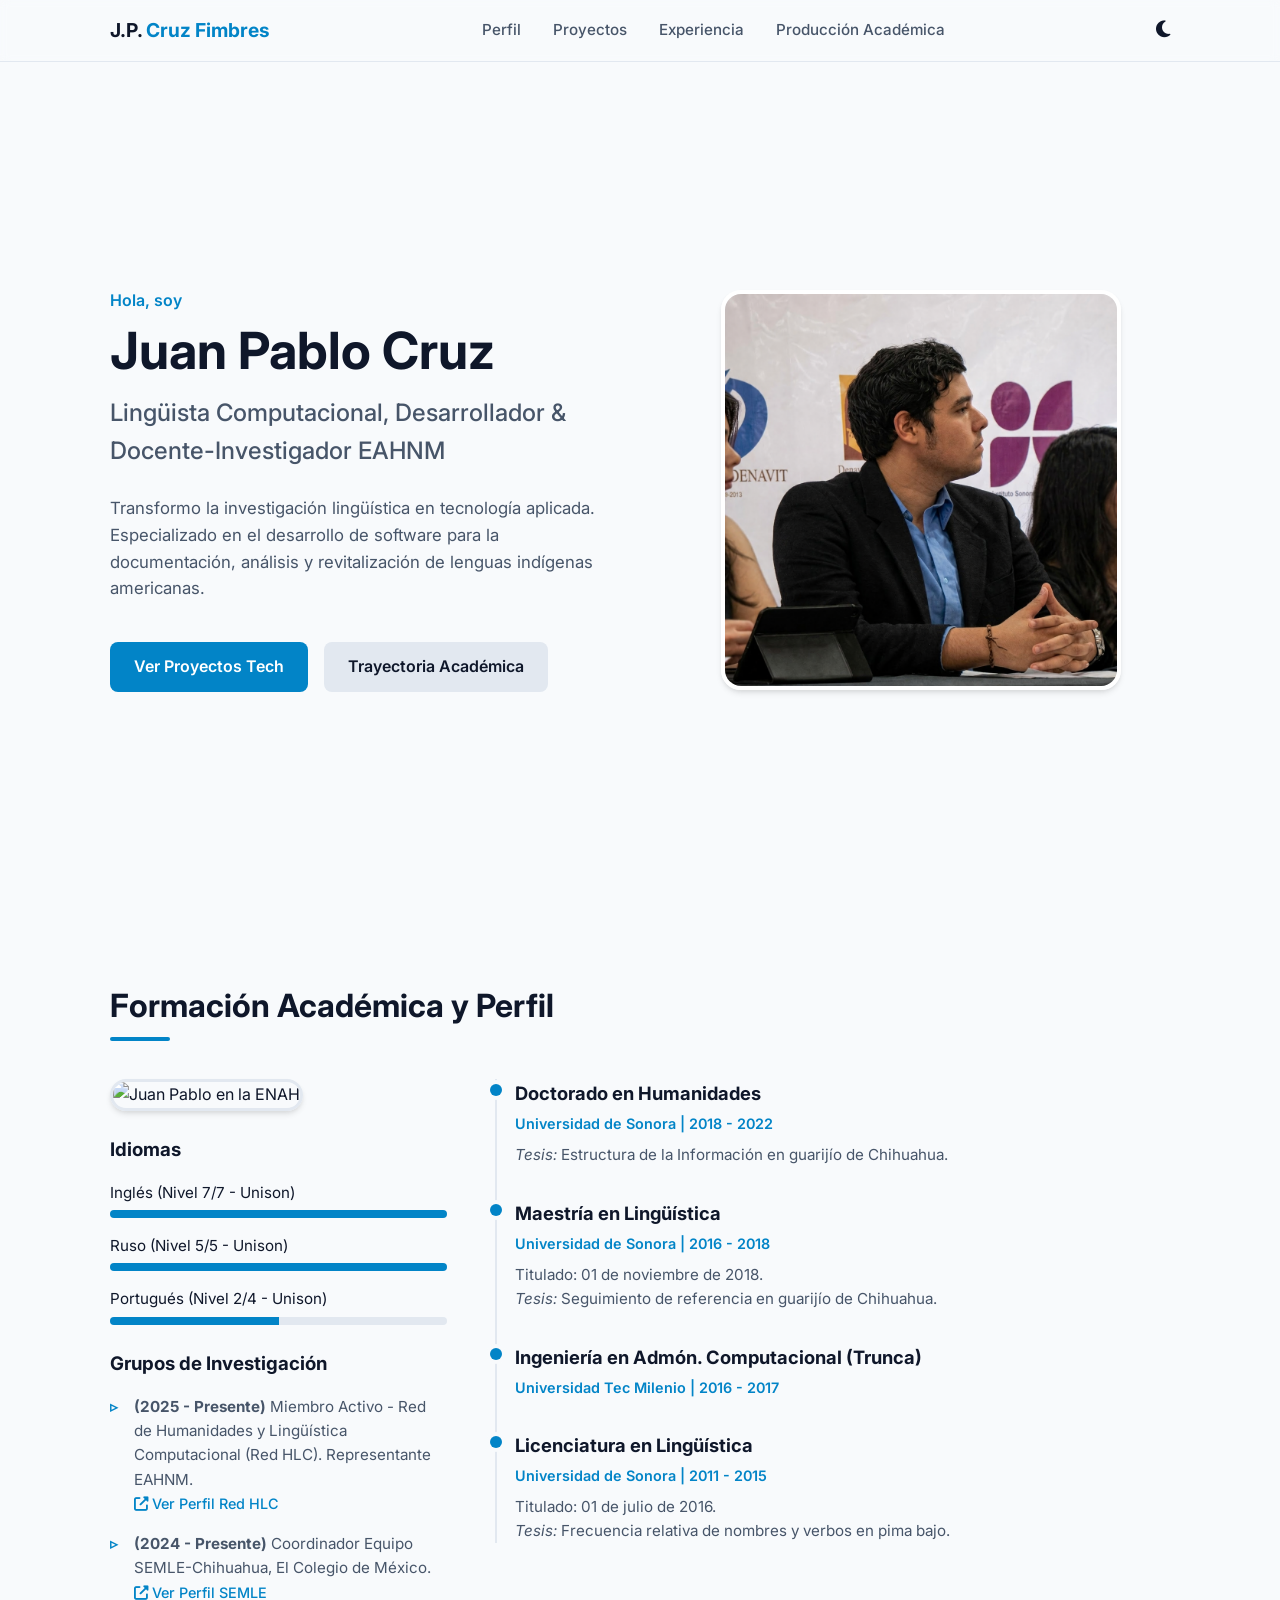
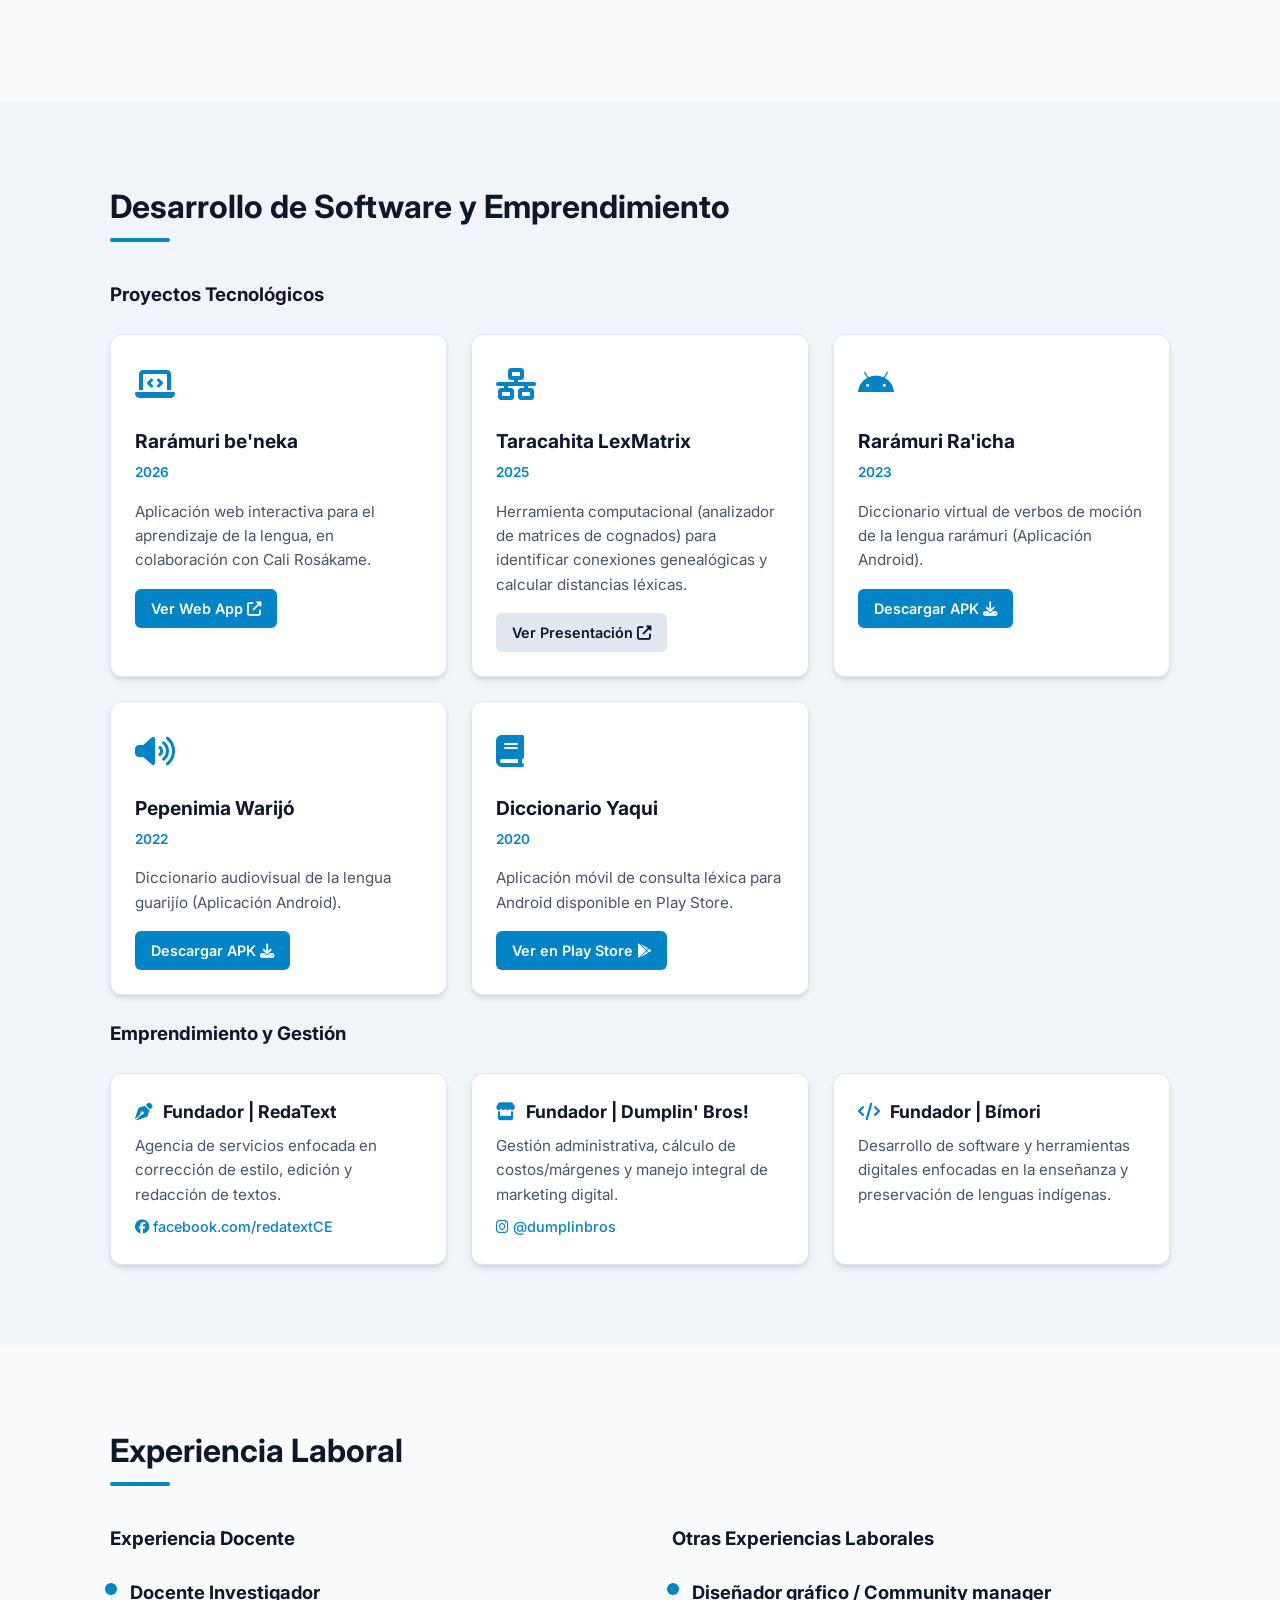
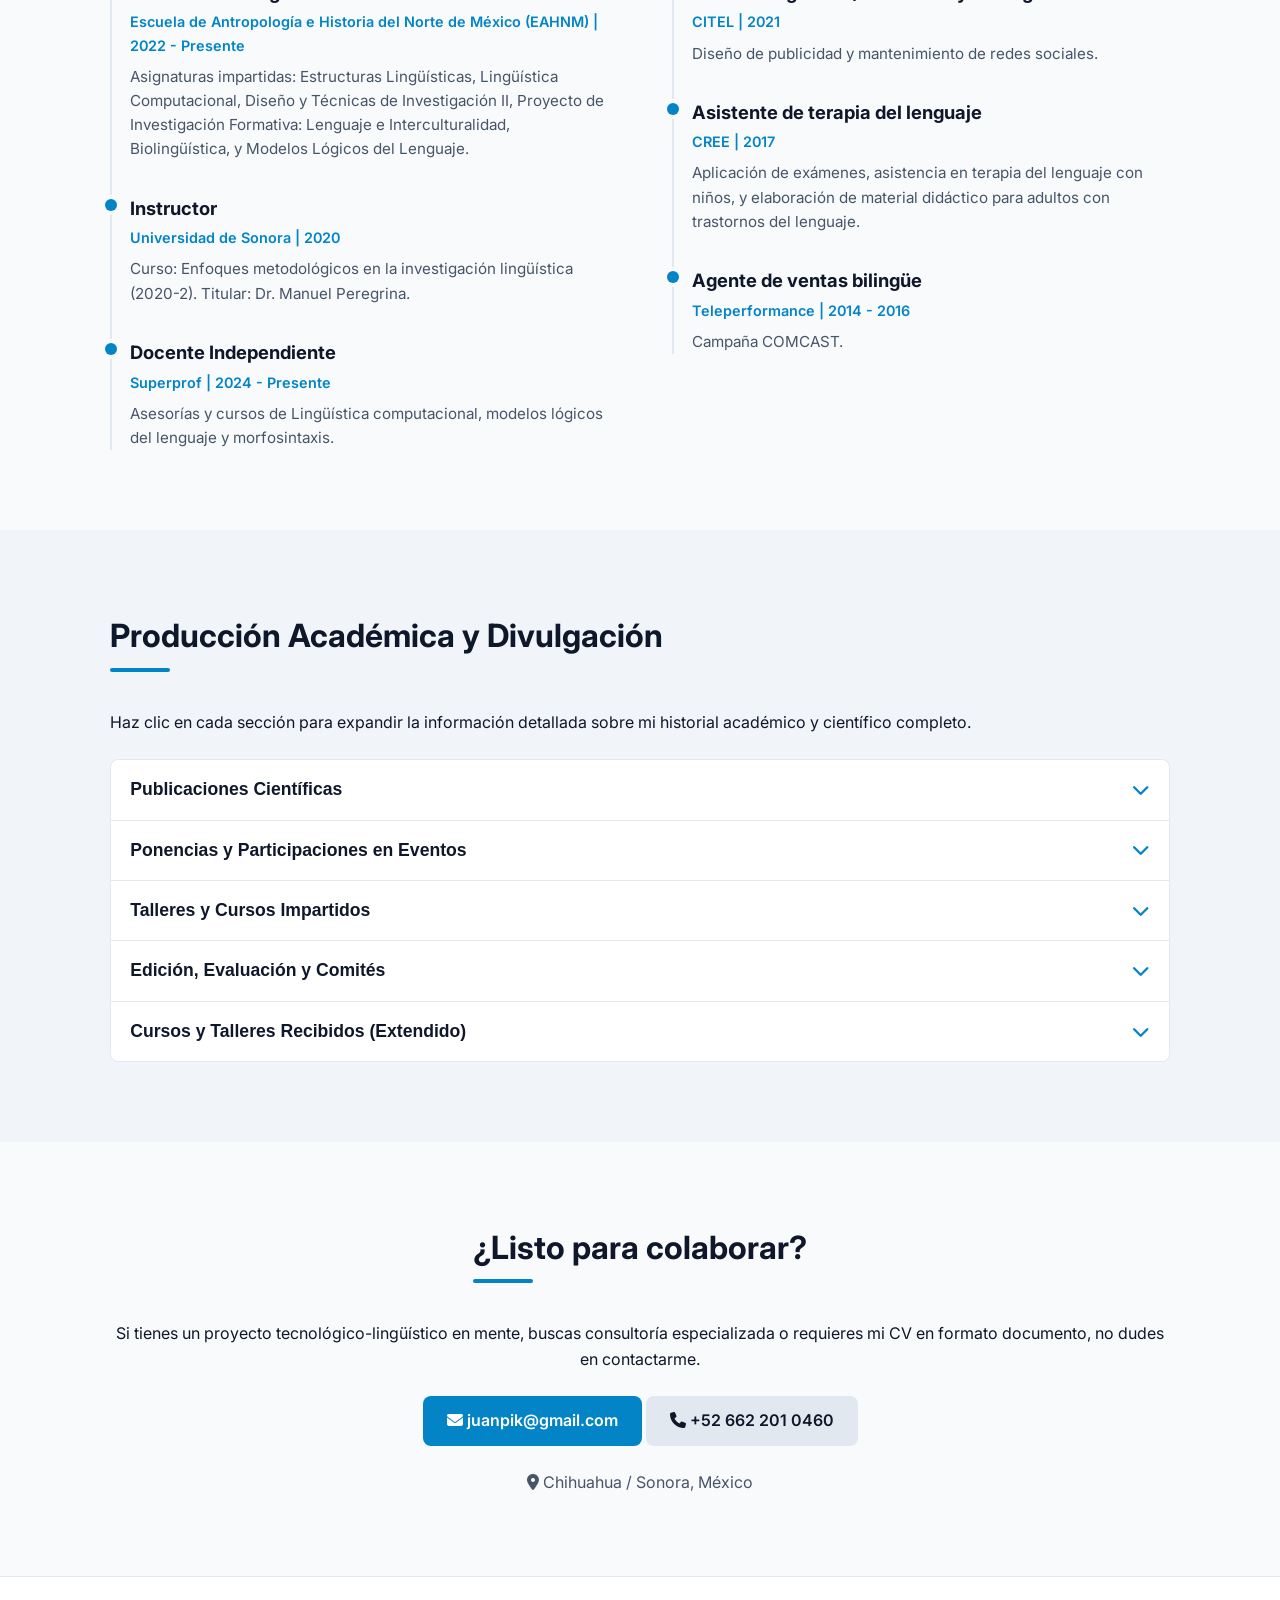
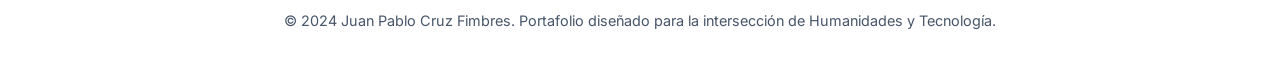
==== commit 1e05a450: "Update index.html" ====
--- a/index.html
+++ b/index.html
@@ -35,7 +35,7 @@
             <div class="hero-content">
                 <p class="greeting">Hola, soy</p>
                 <h1 class="name">Juan Pablo Cruz</h1>
-                <h2 class="title">Lingüista Computacional, Desarrollador & Docente-Investigador en la EAHNM</h2>
+                <h2 class="title">Lingüista Computacional, Desarrollador & Docente-Investigador EAHNM</h2>
                 <p class="description">
                     Transformo la investigación lingüística en tecnología aplicada. Especializado en el desarrollo de software para la documentación, análisis y revitalización de lenguas indígenas americanas.
                 </p>
@@ -45,7 +45,7 @@
                 </div>
             </div>
             <div class="hero-image-wrapper">
-                <img src="foto-panel.jpg" alt="Juan Pablo Cruz Fimbres en un panel académico" class="hero-img">
+                <img src="foto-panel.png" alt="Juan Pablo Cruz Fimbres en un panel académico" class="hero-img">
             </div>
         </div>
     </section>
@@ -58,7 +58,7 @@
             <div class="about-grid">
                 <!-- Columna Izquierda: Foto ENAH y Skills -->
                 <div class="about-sidebar">
-                    <img src="foto-enah.jpg" alt="Juan Pablo en la ENAH" class="profile-img mb-4">
+                    <img src="foto-enah.png" alt="Juan Pablo en la ENAH" class="profile-img mb-4">
                     
                     <h3 class="mb-3">Idiomas</h3>
                     <div class="language-bars mb-4">
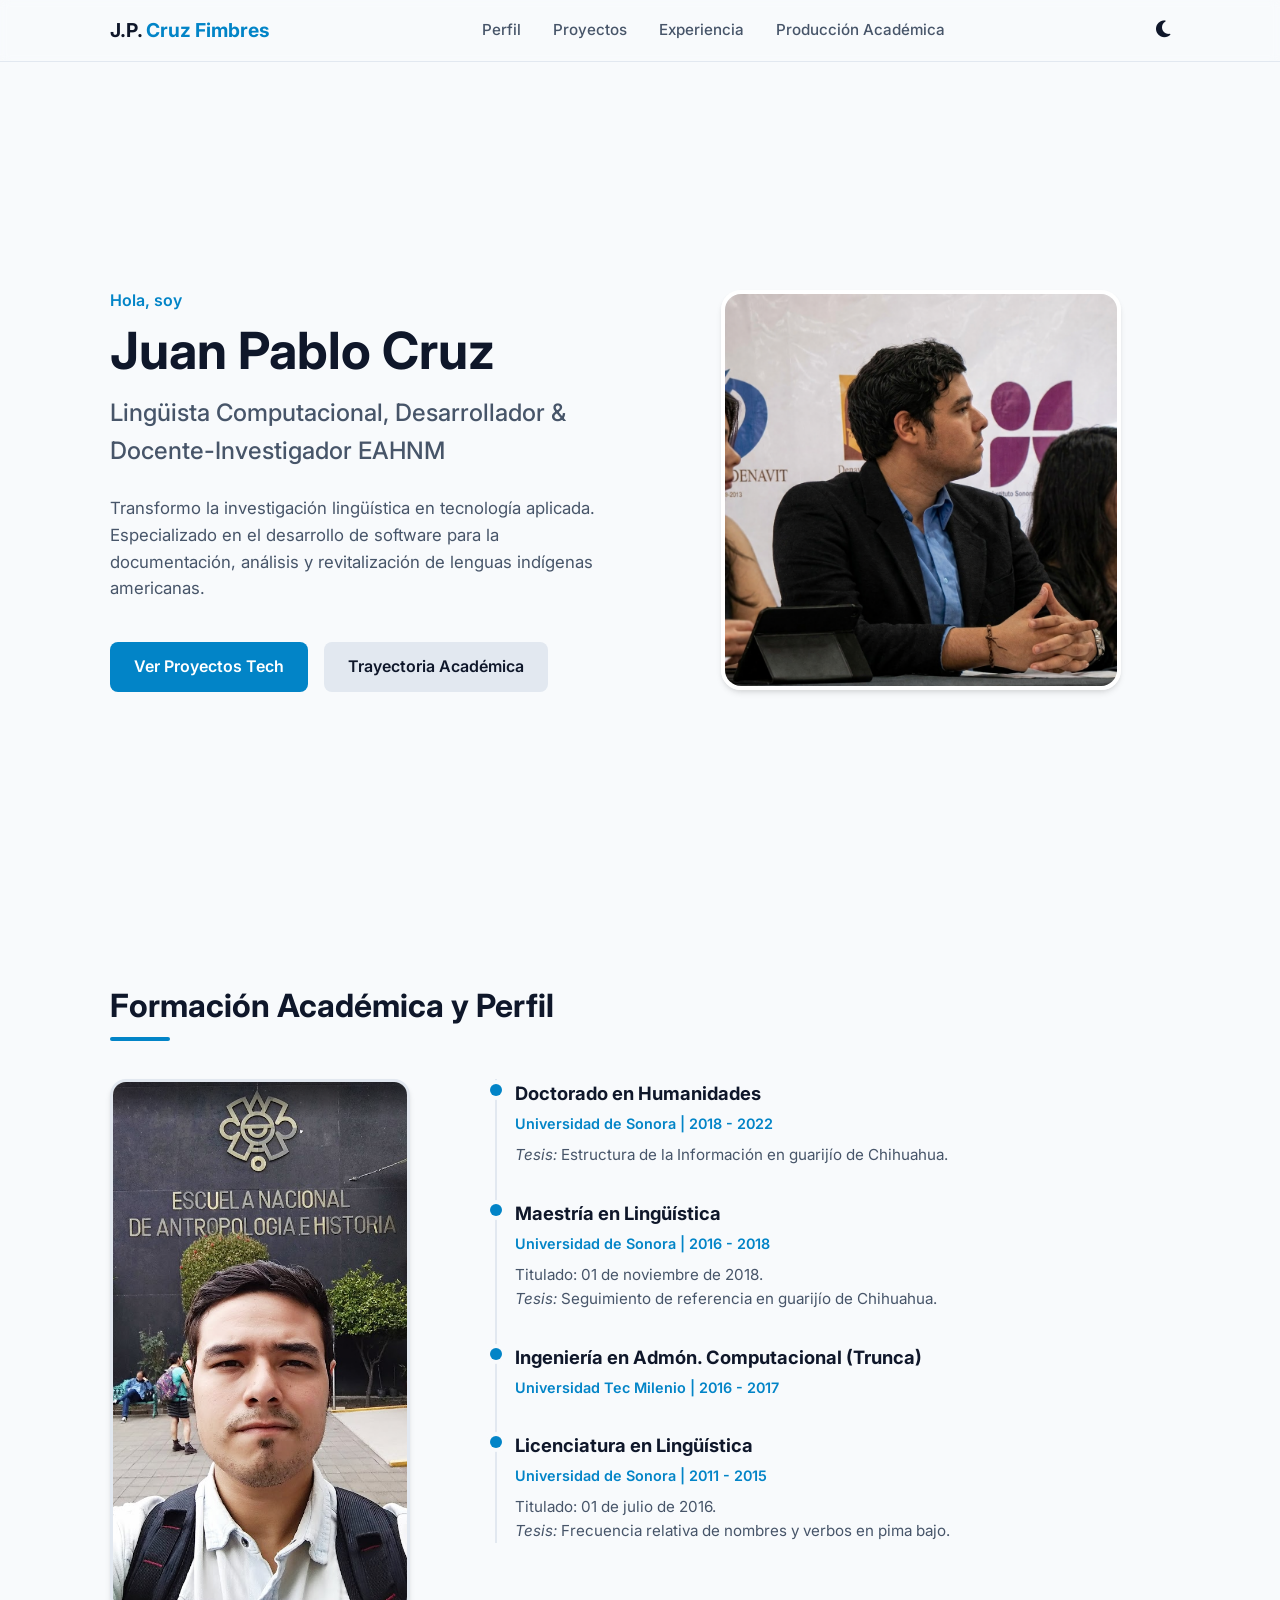
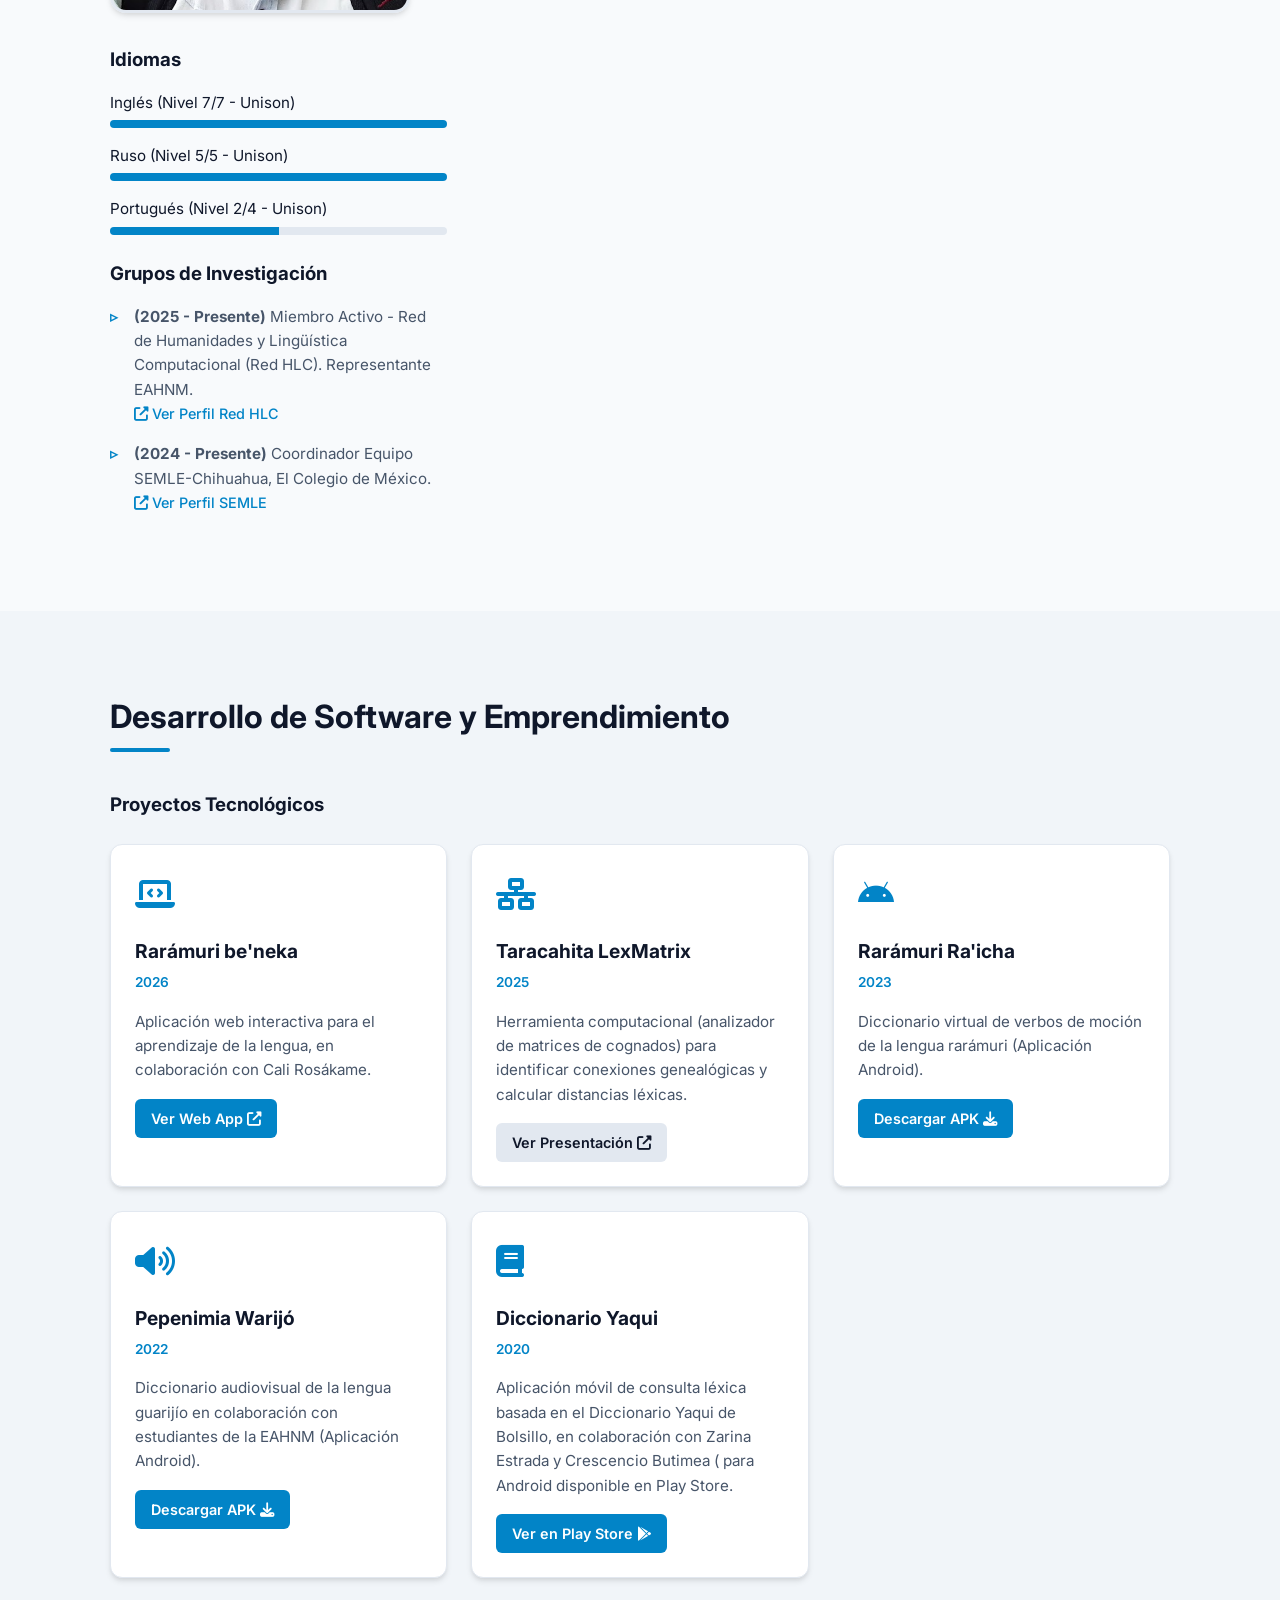
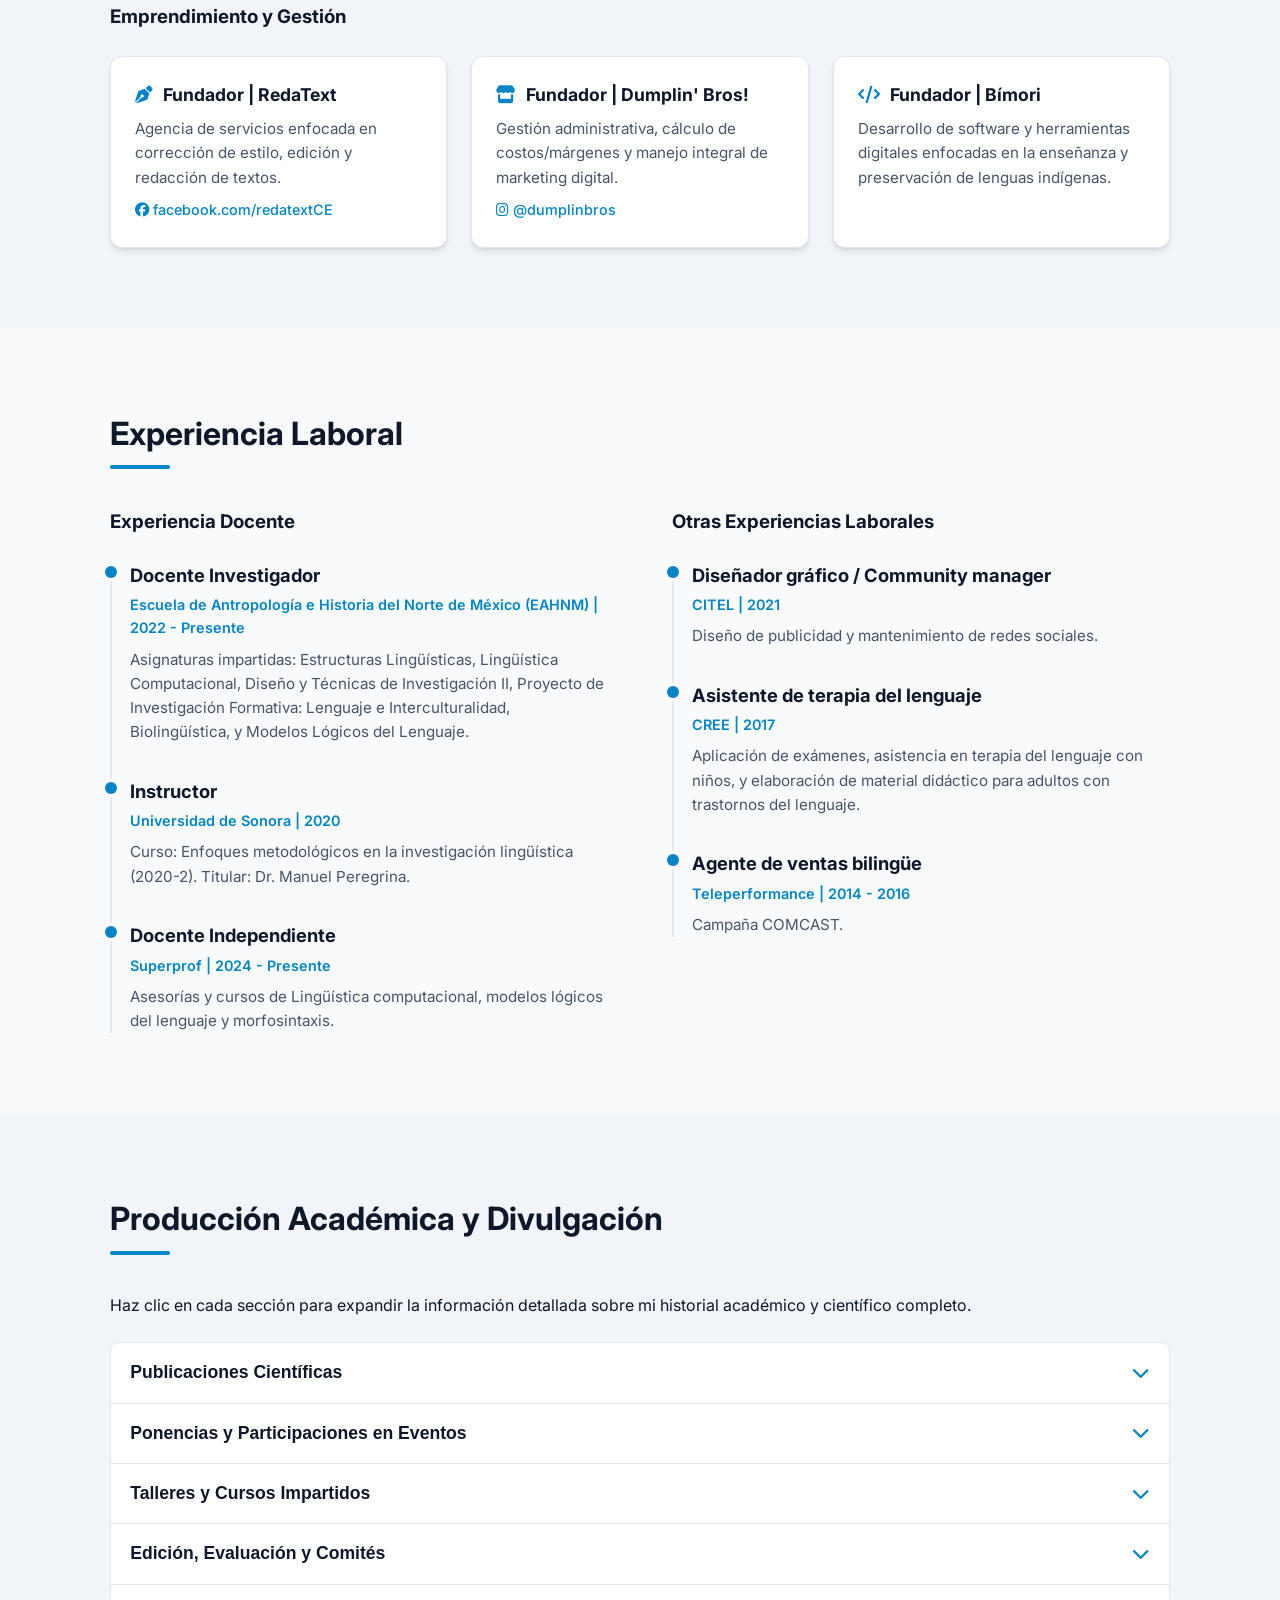
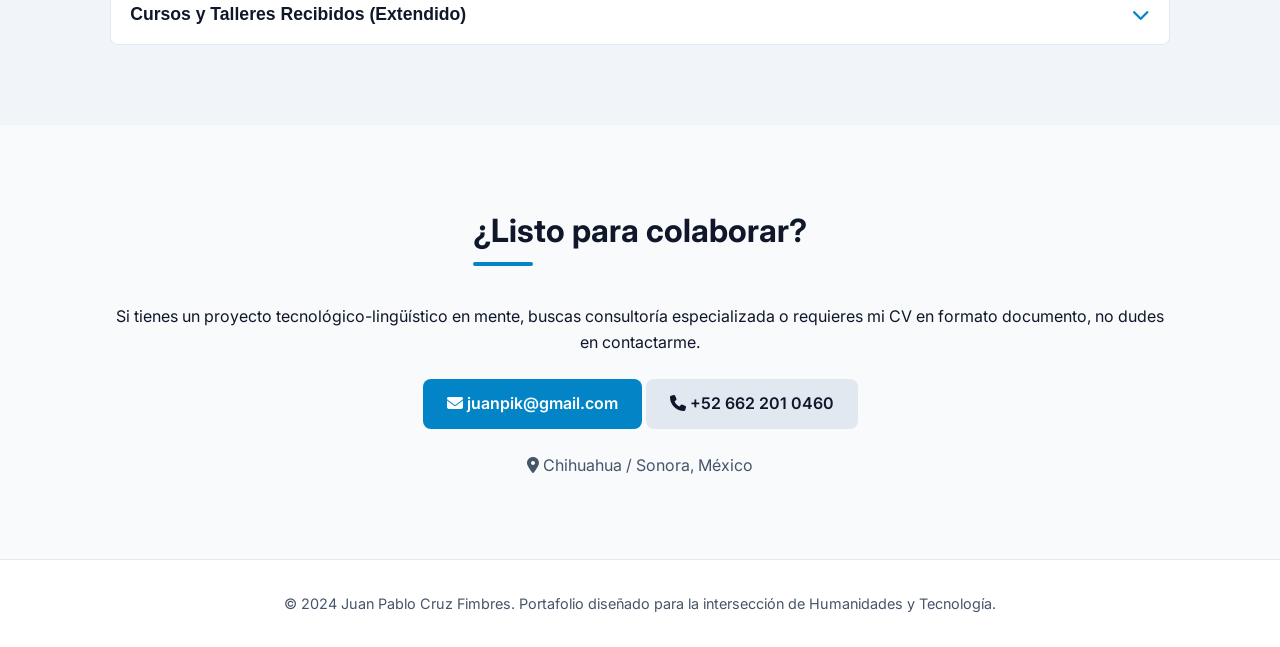
==== commit 1bfba7e2: "Update fmt.Println message from 'Hello' to 'Goodbye'" ====
--- a/index.html
+++ b/index.html
@@ -45,7 +45,7 @@
                 </div>
             </div>
             <div class="hero-image-wrapper">
-                <img src="foto-panel.png" alt="Juan Pablo Cruz Fimbres en un panel académico" class="hero-img">
+                <img src="foto-panel.png" alt="JP" class="hero-img">
             </div>
         </div>
     </section>
@@ -58,7 +58,7 @@
             <div class="about-grid">
                 <!-- Columna Izquierda: Foto ENAH y Skills -->
                 <div class="about-sidebar">
-                    <img src="foto-enah.png" alt="Juan Pablo en la ENAH" class="profile-img mb-4">
+                    <img src="foto-enah.png" alt="JP2" class="profile-img mb-4">
                     
                     <h3 class="mb-3">Idiomas</h3>
                     <div class="language-bars mb-4">
@@ -150,14 +150,14 @@
                     <div class="card-icon"><i class="fas fa-volume-up"></i></div>
                     <h3>Pepenimia Warijó</h3>
                     <p class="date">2022</p>
-                    <p>Diccionario audiovisual de la lengua guarijío (Aplicación Android).</p>
+                    <p>Diccionario audiovisual de la lengua guarijío en colaboración con estudiantes de la EAHNM (Aplicación Android).</p>
                     <a href="https://drive.google.com/file/d/1bX873VUz07GEQgHNWnXr3qaVc2XYanu_/view?usp=drive_link" target="_blank" class="btn btn-sm btn-primary mt-3">Descargar APK <i class="fas fa-download"></i></a>
                 </div>
                 <div class="card project-card">
                     <div class="card-icon"><i class="fas fa-book"></i></div>
                     <h3>Diccionario Yaqui</h3>
                     <p class="date">2020</p>
-                    <p>Aplicación móvil de consulta léxica para Android disponible en Play Store.</p>
+                    <p>Aplicación móvil de consulta léxica basada en el Diccionario Yaqui de Bolsillo, en colaboración con Zarina Estrada y Crescencio Butimea ( para Android disponible en Play Store.</p>
                     <a href="https://play.google.com/store/apps/details?id=com.unison.yaqui.dic" target="_blank" class="btn btn-sm btn-primary mt-3">Ver en Play Store <i class="fab fa-google-play"></i></a>
                 </div>
             </div>
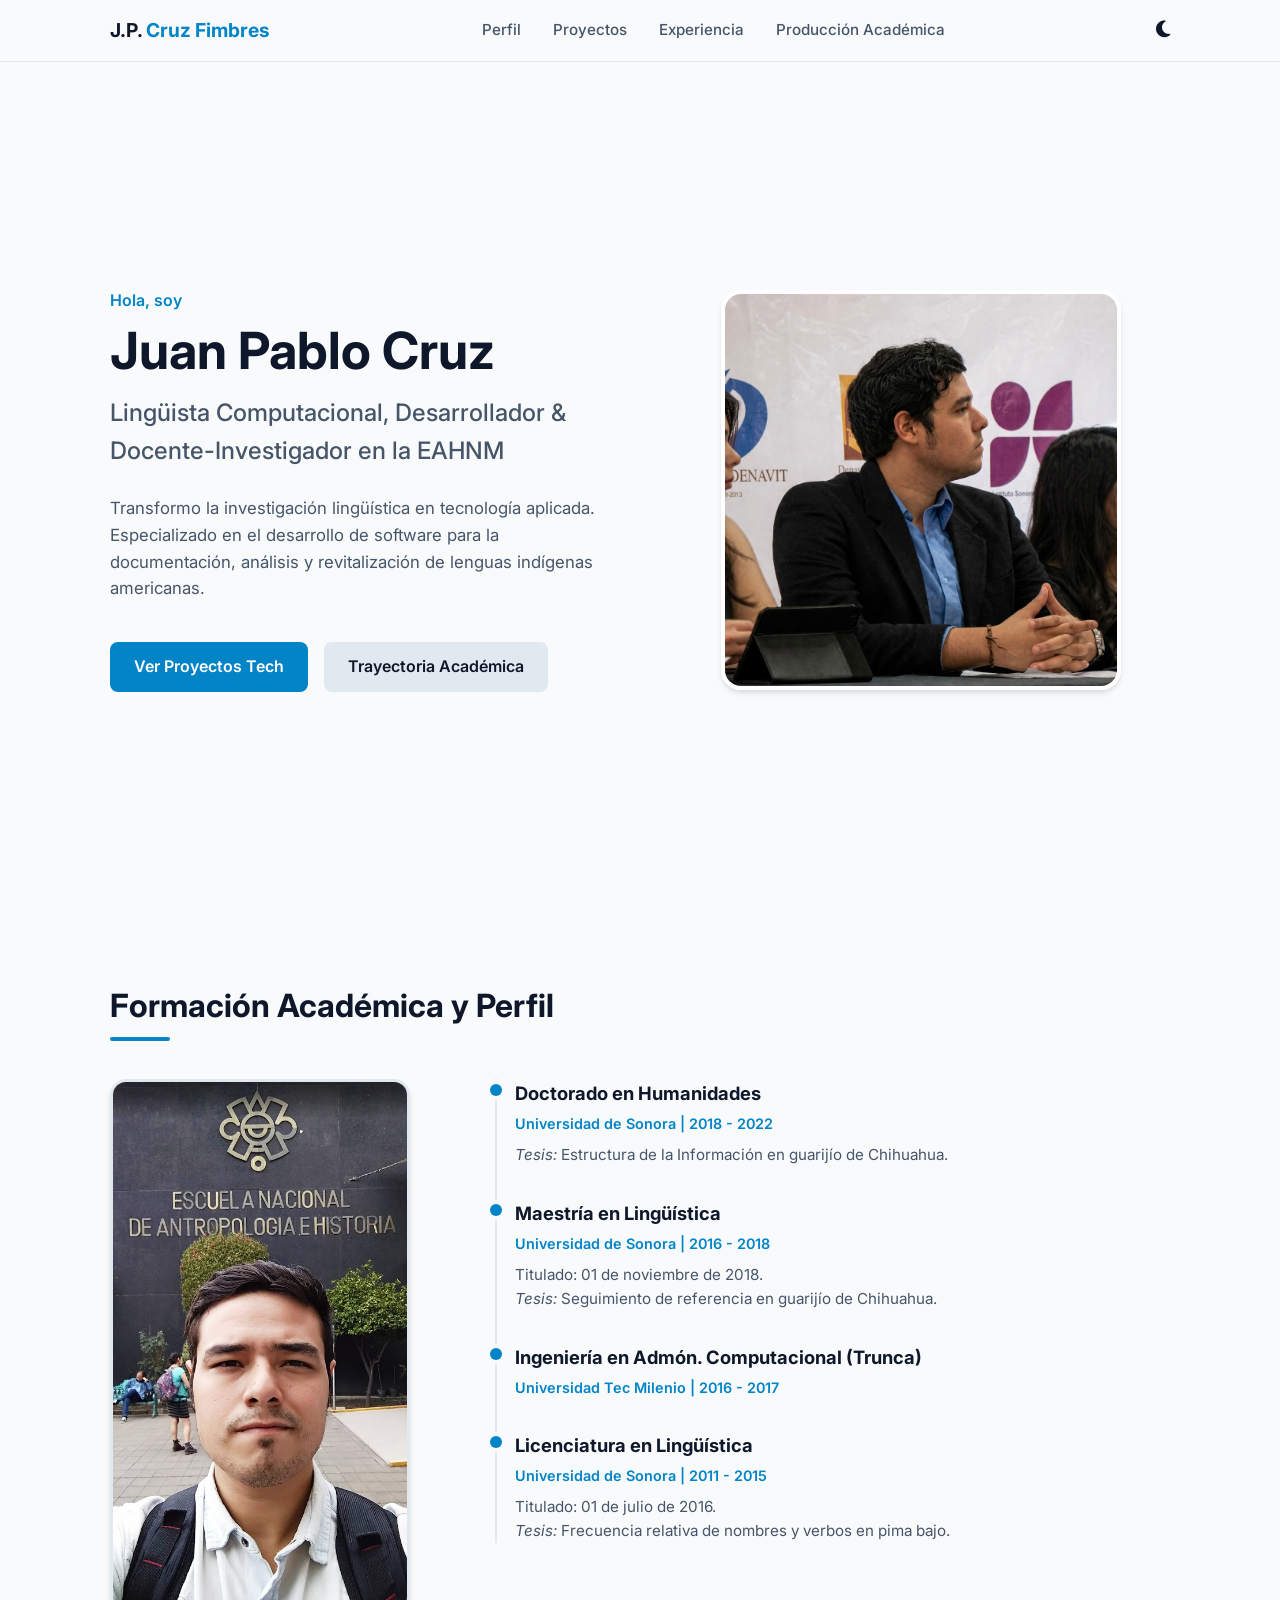
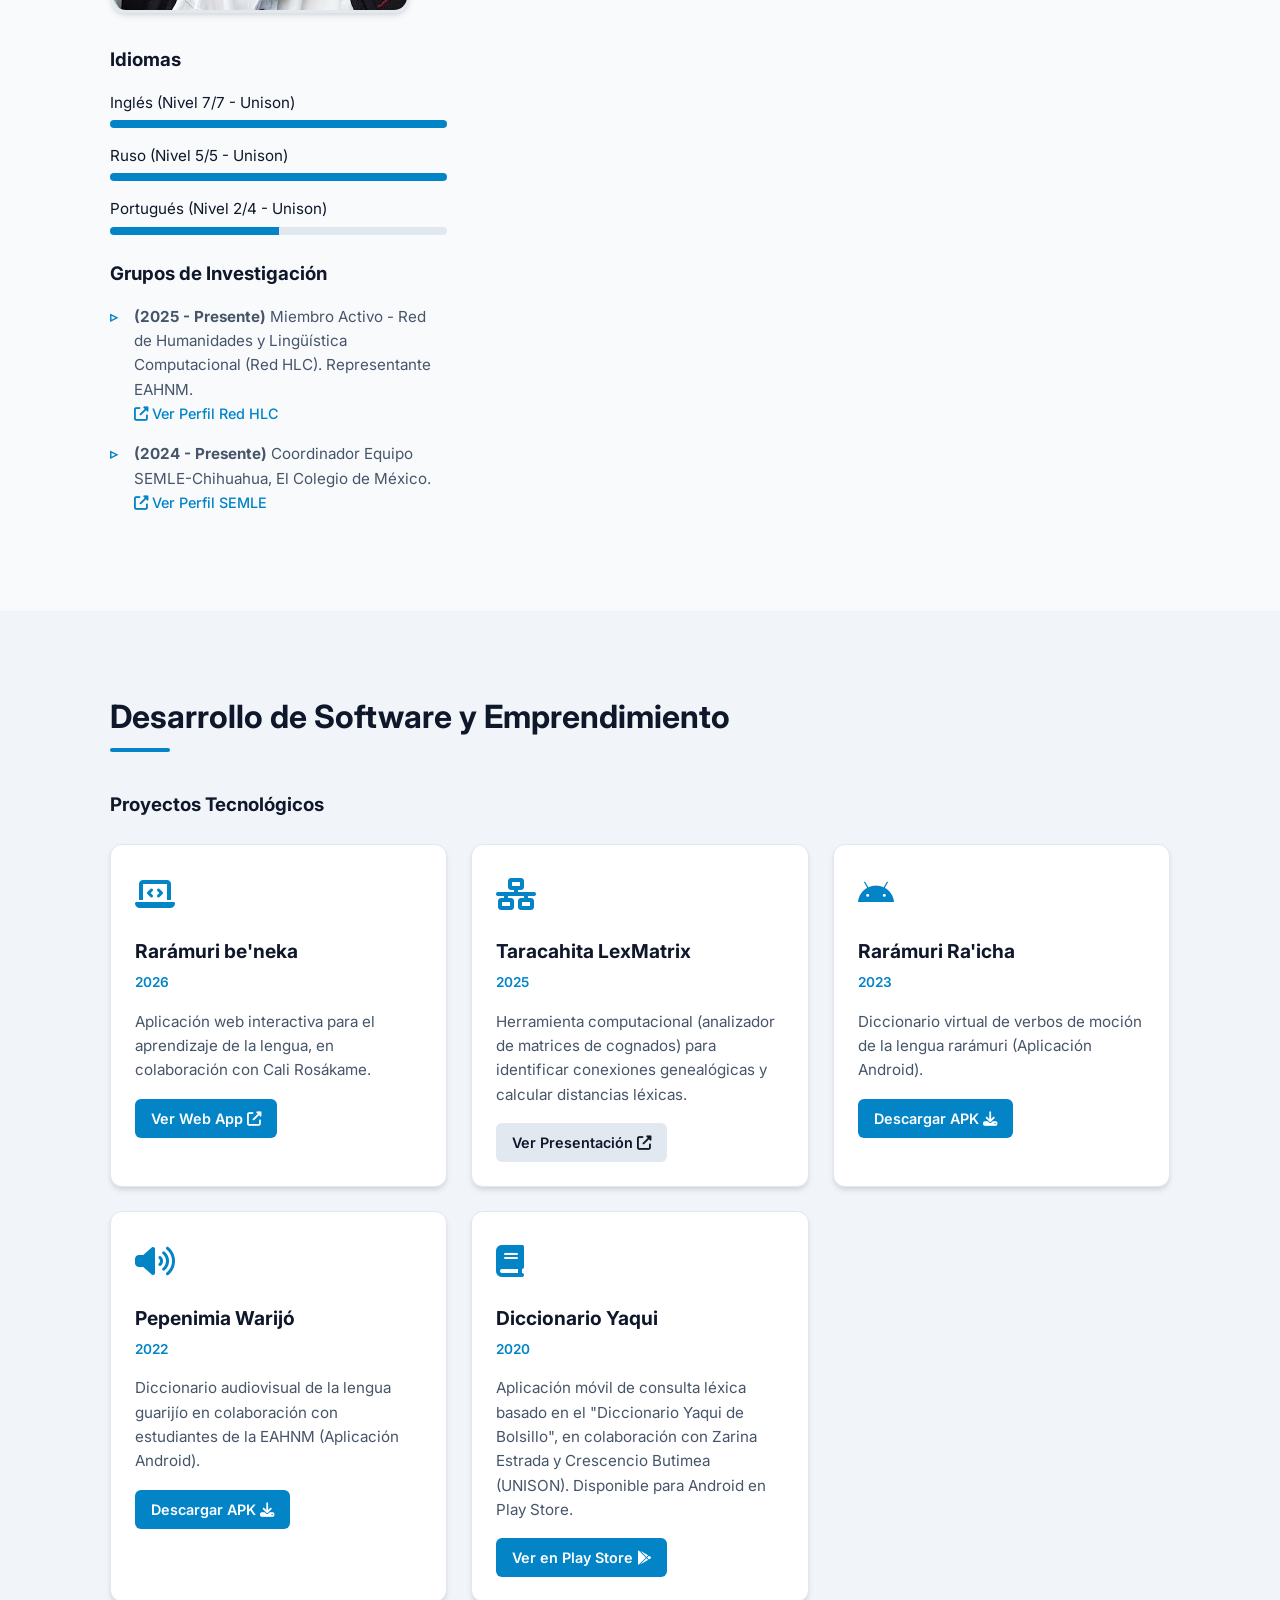
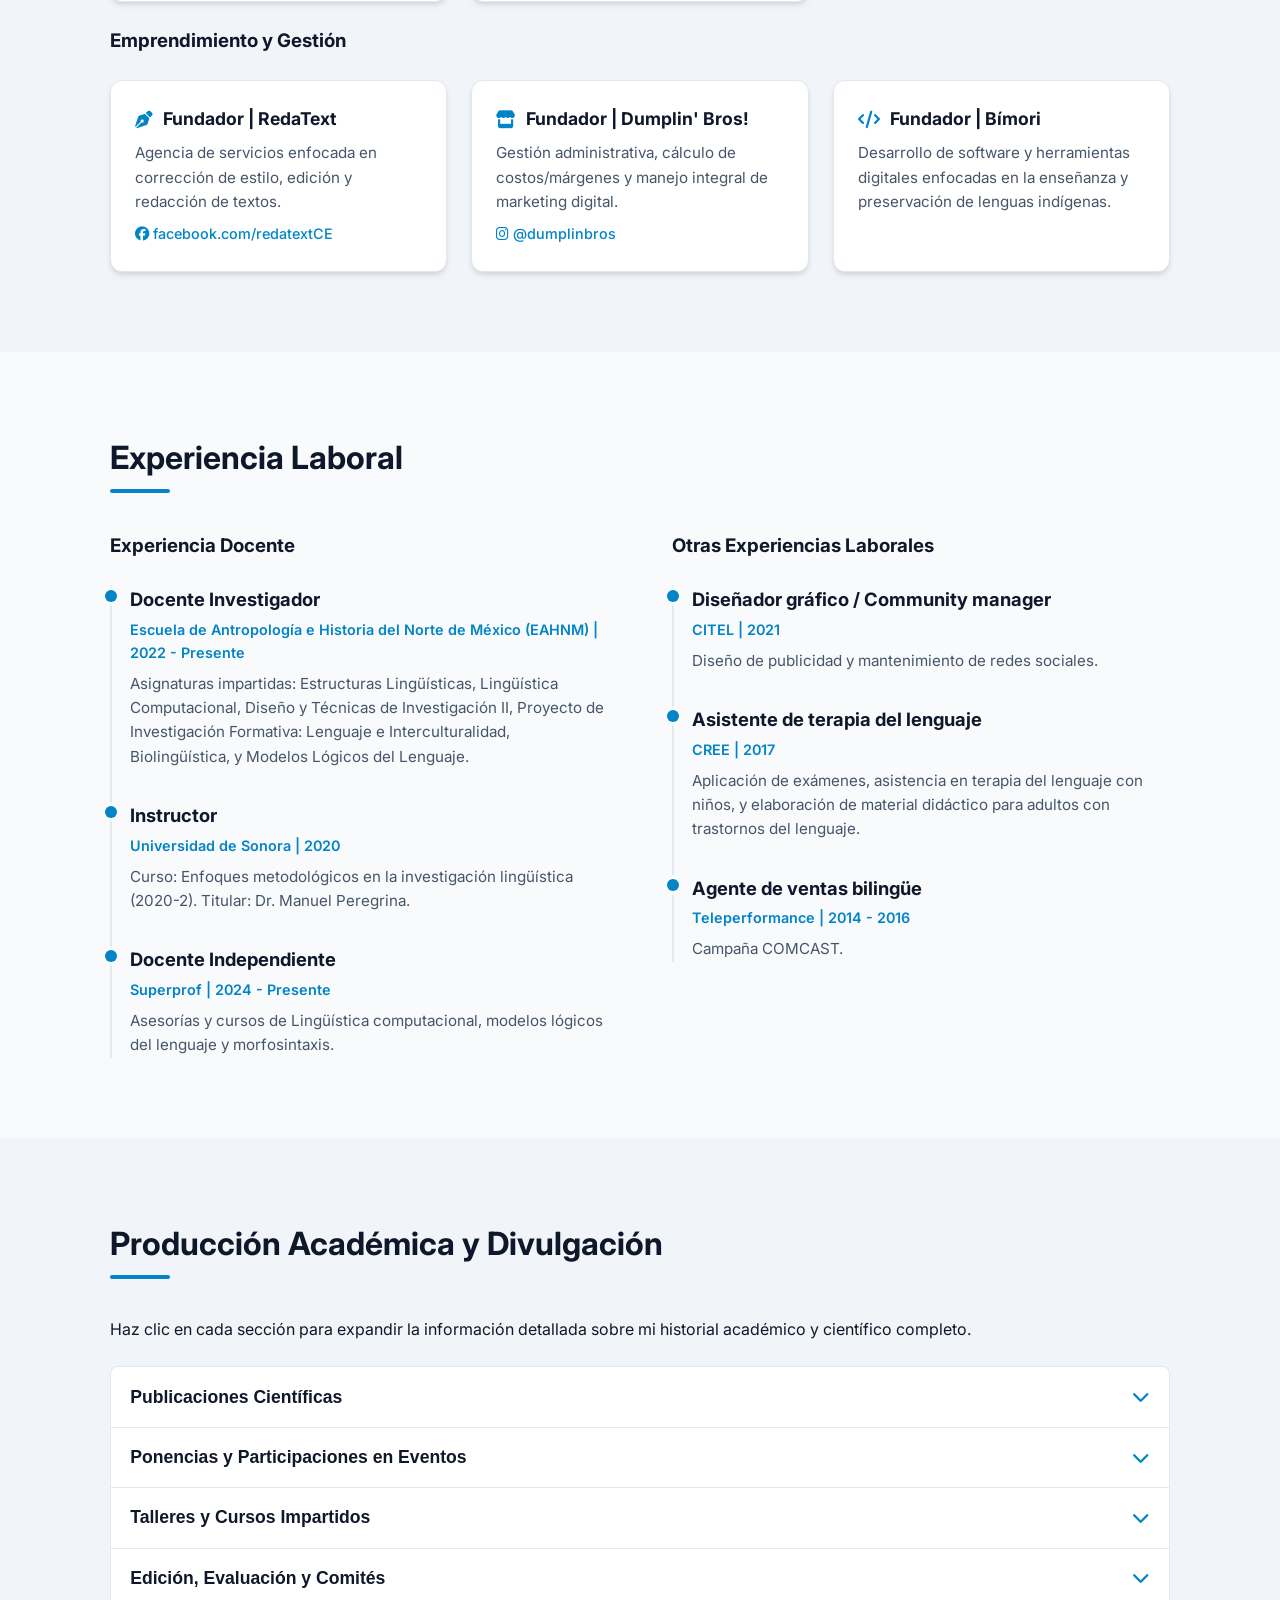
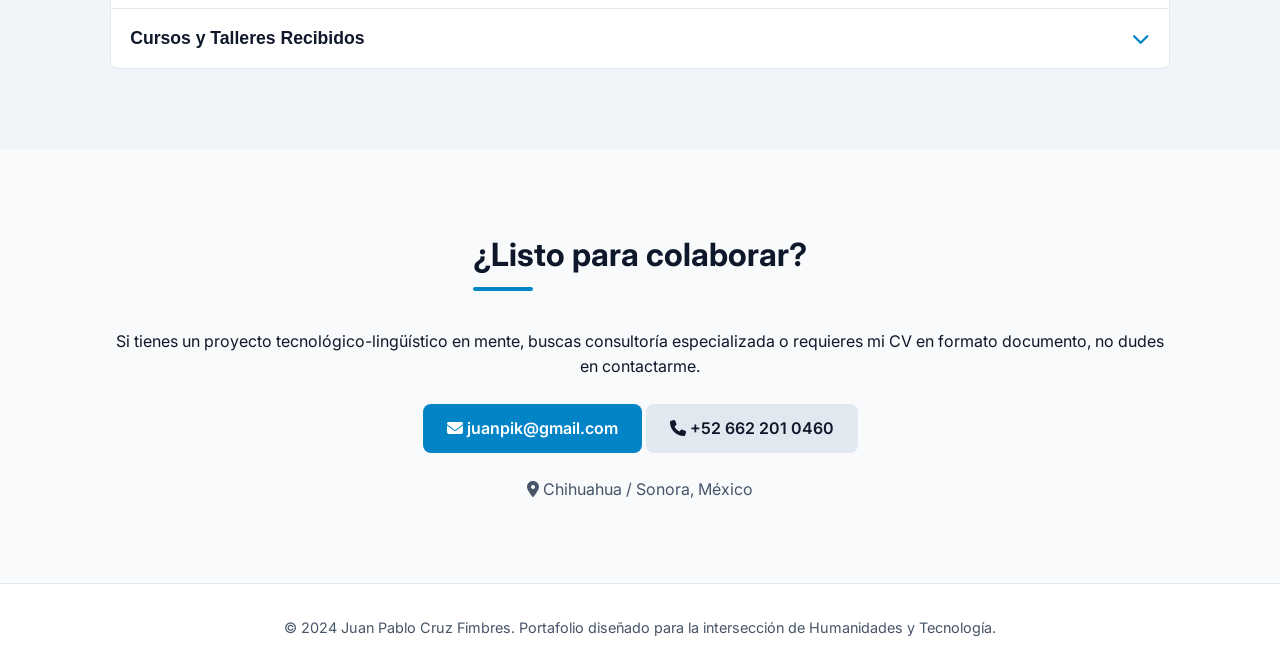
==== commit 91c6543f: "Update index.html" ====
--- a/index.html
+++ b/index.html
@@ -35,7 +35,7 @@
             <div class="hero-content">
                 <p class="greeting">Hola, soy</p>
                 <h1 class="name">Juan Pablo Cruz</h1>
-                <h2 class="title">Lingüista Computacional, Desarrollador & Docente-Investigador EAHNM</h2>
+                <h2 class="title">Lingüista Computacional, Desarrollador & Docente-Investigador en la EAHNM</h2>
                 <p class="description">
                     Transformo la investigación lingüística en tecnología aplicada. Especializado en el desarrollo de software para la documentación, análisis y revitalización de lenguas indígenas americanas.
                 </p>
@@ -45,7 +45,7 @@
                 </div>
             </div>
             <div class="hero-image-wrapper">
-                <img src="foto-panel.png" alt="JP" class="hero-img">
+                <img src="foto-panel.png" alt="Juan Pablo Cruz Fimbres en un panel académico" class="hero-img">
             </div>
         </div>
     </section>
@@ -58,7 +58,7 @@
             <div class="about-grid">
                 <!-- Columna Izquierda: Foto ENAH y Skills -->
                 <div class="about-sidebar">
-                    <img src="foto-enah.png" alt="JP2" class="profile-img mb-4">
+                    <img src="foto-enah.png" alt="Juan Pablo en la ENAH" class="profile-img mb-4">
                     
                     <h3 class="mb-3">Idiomas</h3>
                     <div class="language-bars mb-4">
@@ -157,7 +157,7 @@
                     <div class="card-icon"><i class="fas fa-book"></i></div>
                     <h3>Diccionario Yaqui</h3>
                     <p class="date">2020</p>
-                    <p>Aplicación móvil de consulta léxica basada en el Diccionario Yaqui de Bolsillo, en colaboración con Zarina Estrada y Crescencio Butimea ( para Android disponible en Play Store.</p>
+                    <p>Aplicación móvil de consulta léxica basado en el "Diccionario Yaqui de Bolsillo", en colaboración con Zarina Estrada y Crescencio Butimea (UNISON). Disponible para Android en Play Store.</p>
                     <a href="https://play.google.com/store/apps/details?id=com.unison.yaqui.dic" target="_blank" class="btn btn-sm btn-primary mt-3">Ver en Play Store <i class="fab fa-google-play"></i></a>
                 </div>
             </div>
@@ -251,7 +251,7 @@
         </div>
     </section>
 
-    <!-- Producción Académica (Acordeones Completos) -->
+    <!-- Producción Académica (Acordeones) -->
     <section id="academico" class="section bg-alt fade-in">
         <div class="container">
             <h2 class="section-title">Producción Académica y Divulgación</h2>
@@ -329,48 +329,58 @@
                     </div>
                 </div>
 
-                <!-- Cursos Recibidos -->
+                <!-- Cursos Recibidos (Detallado con Afiliaciones) -->
                 <div class="accordion-item">
-                    <button class="accordion-header">Cursos y Talleres Recibidos (Extendido) <i class="fas fa-chevron-down"></i></button>
+                    <button class="accordion-header">Cursos y Talleres Recibidos <i class="fas fa-chevron-down"></i></button>
                     <div class="accordion-content">
                         <ul class="academic-list tall-list">
-                            <li><span class="badge">2025</span> <span><strong>Introducción a la Antropología Lingüística.</strong> Dr. José Luis Moctezuma Zamarrón. EAHNM. Duración: 20 hrs.</span></li>
-                            <li><span class="badge">2025</span> <span><strong>Introducción a la tipología lingüística.</strong> EAHNM. Modalidad virtual. Duración: 25 hrs.</span></li>
-                            <li><span class="badge">2024</span> <span><strong>Más allá del léxico. Aspectos del desarrollo lingüístico en los años escolares.</strong> Curso de actualización docente, EAHNM. Duración: 20 hrs.</span></li>
-                            <li><span class="badge">2024</span> <span><strong>Introducción a la cultura y lengua ralámuli.</strong> Curso extracurricular, EAHNM. Duración: 20 hrs.</span></li>
-                            <li><span class="badge">2024</span> <span><strong>Inclusión en la Educación Superior.</strong> Curso de capacitación docente de la Secretaría Académica de la EAHNM. Duración: 10 hrs.</span></li>
-                            <li><span class="badge">2023</span> <span><strong>Diccionario, artefacto cultural.</strong> Dra. Niktelol Palacios. EAHNM. Duración: 20 hrs.</span></li>
-                            <li><span class="badge">2023</span> <span><strong>Ralámuli ra'icháala benébo.</strong> Lic. Flor Esther Morales Moreno. EAHNM. Duración: 20 hrs.</span></li>
-                            <li><span class="badge">2022</span> <span><strong>Métodos y técnicas en campo. La etnografía de la comunicación.</strong> Dra. Claudia J. Harriss. EAHNM. Duración: 4 hrs.</span></li>
-                            <li><span class="badge">2022</span> <span><strong>La categorización de olores.</strong> Dr. Héctor Manuel Enríquez Andrade. EAHNM.</span></li>
-                            <li><span class="badge">2022</span> <span><strong>Arte verbal en lenguas de América.</strong> Dra. Cristina Messineo y Dra. Paola Cúneo. Maestría en Lingüística, Universidad de Sonora. Duración: 20 hrs.</span></li>
-                            <li><span class="badge">2021</span> <span><strong>El análisis computacional de corpus.</strong> Dr. Søren Wichmann. Maestría en Lingüística, Universidad de Sonora. Duración: 20 hrs.</span></li>
-                            <li><span class="badge">2020</span> <span><strong>Estructura de la información en lenguas indígenas americanas.</strong> Dra. Paola Cúneo. Maestría en Lingüística, Universidad de Sonora. Duración: 20 hrs.</span></li>
-                            <li><span class="badge">2020</span> <span><strong>Taller de diseño de materiales didácticos.</strong> Mtra. Viviana Bautista Mariscal. Maestría en Lingüística, Universidad de Sonora. Duración: 10 hrs.</span></li>
-                            <li><span class="badge">2020</span> <span><strong>Trabajo de campo con enfoque en tiempo y aspecto.</strong> Dra. Iris Rieder. Maestría en Lingüística, Universidad de Sonora. Duración: 8 hrs.</span></li>
-                            <li><span class="badge">2019</span> <span><strong>Uso de herramientas computacionales para el análisis lingüístico.</strong> Dra. Gabriela García Salido. Maestría en Lingüística, Universidad de Sonora. Duración: 12 hrs.</span></li>
-                            <li><span class="badge">2019</span> <span><strong>Lenguas amazónicas.</strong> Dr. Roberto Zariquiey Biondi. Maestría en Lingüística, Universidad de Sonora. Duración: 20 hrs.</span></li>
-                            <li><span class="badge">2019</span> <span><strong>Contacto, desplazamiento y revitalización de lenguas indígenas.</strong> Dra. Marisol Henriquez Barahona. Maestría en Lingüística, Universidad de Sonora. Duración: 20 hrs.</span></li>
-                            <li><span class="badge">2019</span> <span><strong>Revitalización en náhuatl (pipil de El Salvador).</strong> Dr. Jorge Lemus. Maestría en Lingüística, Universidad de Sonora. Duración: 20 hrs.</span></li>
-                            <li><span class="badge">2019</span> <span><strong>Etnografía del habla y desarrollos posteriores.</strong> Dra. Cristina Messineo. Maestría en Lingüística, Universidad de Sonora. Duración: 20 hrs.</span></li>
-                            <li><span class="badge">2018</span> <span><strong>Introducción a la fonología segmental de los idiomas zapotecos.</strong> Dr. Pafnuncio Antonio Ramos. Maestría en Lingüística, Universidad de Sonora. Duración: 20 hrs.</span></li>
-                            <li><span class="badge">2018</span> <span><strong>Modality and Negation.</strong> Dr. Johan van der Auwera. Maestría en Lingüística, Universidad de Sonora. Duración: 20 hrs.</span></li>
-                            <li><span class="badge">2018</span> <span><strong>Tradición oral.</strong> Dra. María Guadalupe Soltero Contreras. Maestría en Lingüística, Universidad de Sonora. Duración: 20 hrs.</span></li>
-                            <li><span class="badge">2018</span> <span><strong>Tipologías de la prosodia del nivel palabra.</strong> Dr. Carlos Ivanhoe Gil Burgoin. Maestría en Lingüística, Universidad de Sonora. Duración: 10 hrs.</span></li>
-                            <li><span class="badge">2018</span> <span><strong>Mapas conceptuales.</strong> Mtra. Ana Aurora Medina Murillo. Maestría en Lingüística, Universidad de Sonora. Duración: 10 hrs.</span></li>
-                            <li><span class="badge">2017</span> <span><strong>La fonología más allá del fonema.</strong> Dr. Carlos Ivanhoe Gil Burgoin. Maestría en Lingüística, Universidad de Sonora. Duración: 20 hrs.</span></li>
-                            <li><span class="badge">2017</span> <span><strong>Evolución del lenguaje: un curso desde la evidencia.</strong> Dr. Damian Blasi. Maestría en Lingüística, Universidad de Sonora. Duración: 20 hrs.</span></li>
-                            <li><span class="badge">2017</span> <span><strong>Transitividad, valencia y voz.</strong> Dr. Denis Creissels. Maestría en Lingüística, Universidad de Sonora. Duración: 20 hrs.</span></li>
-                            <li><span class="badge">2017</span> <span><strong>Análisis del discurso. Perspectivas antropológicas y lingüísticas.</strong> Dra. Mary Jill Brody. Maestría en Lingüística, Universidad de Sonora. Duración: 20 hrs.</span></li>
-                            <li><span class="badge">2017</span> <span><strong>Gramaticalización.</strong> Dr. Christian Lehmann. Maestría en Lingüística, Universidad de Sonora. Duración: 20 hrs.</span></li>
-                            <li><span class="badge">2017</span> <span><strong>Reference in discourse: theory and typology.</strong> Dr. Andrej Kibrik. Maestría en Lingüística, Universidad de Sonora. Duración: 20 hrs.</span></li>
-                            <li><span class="badge">2017</span> <span><strong>Aspectos morfosintácticos del idioma movimal.</strong> Dra. Katharina Haude. Maestría en Lingüística, Universidad de Sonora. Duración: 20 hrs.</span></li>
-                            <li><span class="badge">2017</span> <span><strong>Introducción a la gramaticalización.</strong> Dr. Sergio Bogard Sierra. Maestría en Lingüística, Universidad de Sonora. Duración: 20 hrs.</span></li>
-                            <li><span class="badge">2014</span> <span><strong>Lenguas en contacto.</strong> Dra. Brigitte Pakendorf. Maestría en Lingüística, Universidad de Sonora. Duración: 20 hrs.</span></li>
+                            <li><span class="badge">2025</span> <span><strong>Introducción a la Antropología Lingüística.</strong> Impartido por el Dr. José Luis Moctezuma Zamarrón. EAHNM. Modalidad presencial (24 al 26 y 29 al 30 de septiembre). Duración: 20 hrs.</span></li>
+                            <li><span class="badge">2025</span> <span><strong>Introducción a la tipología lingüística.</strong> EAHNM. Modalidad virtual (31 de marzo al 4 de abril). Duración: 25 hrs.</span></li>
+                            
+                            <li><span class="badge">2024</span> <span><strong>Más allá del léxico. Aspectos del desarrollo lingüístico en los años escolares.</strong> EAHNM. (8 al 12 de abril). Duración: 20 hrs.</span></li>
+                            <li><span class="badge">2024</span> <span><strong>Introducción a la cultura y lengua ralámuli.</strong> Curso extracurricular, EAHNM. (6 al 21 de mayo). Duración: 20 hrs.</span></li>
+                            <li><span class="badge">2024</span> <span><strong>Inclusión en la Educación Superior.</strong> Secretaría Académica, EAHNM. (23 de septiembre al 4 de octubre). Duración: 10 hrs.</span></li>
+                            
+                            <li><span class="badge">2023</span> <span><strong>Diccionario, artefacto cultural.</strong> Impartido por la Dra. Niktelol Palacios. EAHNM. Modalidad mixta (12 al 25 de mayo). Duración: 20 hrs.</span></li>
+                            <li><span class="badge">2023</span> <span><strong>Ralámuli ra'icháala benébo.</strong> Impartido por la Lic. Flor Esther Morales Moreno. EAHNM. (10 de febrero al 29 de mayo). Duración: 20 hrs.</span></li>
+                            
+                            <li><span class="badge">2022</span> <span><strong>Métodos y técnicas en campo. La etnografía de la comunicación.</strong> Impartido por la Dra. Claudia J. Harriss. EAHNM. (4 de noviembre). Duración: 4 hrs.</span></li>
+                            <li><span class="badge">2022</span> <span><strong>La categorización de olores.</strong> Impartido por el Dr. Héctor Manuel Enríquez Andrade. EAHNM. (03 al 07 de octubre).</span></li>
+                            <li><span class="badge">2022</span> <span><strong>Arte verbal en lenguas de América.</strong> Impartido por la Dra. Cristina Messineo y Dra. Paola Cúneo (Universidad de Buenos Aires, Argentina). Maestría en Lingüística, Universidad de Sonora. Duración: 20 hrs.</span></li>
+                            
+                            <li><span class="badge">2021</span> <span><strong>El análisis computacional de corpus.</strong> Impartido por el Dr. Søren Wichmann (Universidad de Kiel, Alemania). Maestría en Lingüística, Universidad de Sonora. Duración: 20 hrs.</span></li>
+                            
+                            <li><span class="badge">2020</span> <span><strong>Estructura de la información en lenguas indígenas americanas.</strong> Impartido por la Dra. Paola Cúneo (Universidad de Buenos Aires, Argentina). Maestría en Lingüística, Universidad de Sonora. Duración: 20 hrs.</span></li>
+                            <li><span class="badge">2020</span> <span><strong>Taller de diseño de materiales didácticos.</strong> Impartido por la Mtra. Viviana Bautista Mariscal. Maestría en Lingüística, Universidad de Sonora. Duración: 10 hrs.</span></li>
+                            <li><span class="badge">2020</span> <span><strong>Trabajo de campo con enfoque en tiempo y aspecto.</strong> Impartido por c. Dra. Iris Rieder (Universidad Johannes Gutenberg, Alemania). Maestría en Lingüística, Universidad de Sonora. Duración: 8 hrs.</span></li>
+                            
+                            <li><span class="badge">2019</span> <span><strong>Uso de herramientas computacionales para el análisis lingüístico.</strong> Impartido por la Dra. Gabriela García Salido (UNAM). Maestría en Lingüística, Universidad de Sonora. Duración: 12 hrs.</span></li>
+                            <li><span class="badge">2019</span> <span><strong>Lenguas amazónicas.</strong> Impartido por el Dr. Roberto Zariquiey Biondi (Pontificia Universidad Católica de Perú). Maestría en Lingüística, Universidad de Sonora. Duración: 20 hrs.</span></li>
+                            <li><span class="badge">2019</span> <span><strong>Contacto, desplazamiento y revitalización de lenguas indígenas.</strong> Impartido por la Dra. Marisol Henriquez Barahona (Universidad Católica de la Santísima Concepción, Chile). Maestría en Lingüística, Universidad de Sonora. Duración: 20 hrs.</span></li>
+                            <li><span class="badge">2019</span> <span><strong>Revitalización en náhuatl (pipil de El Salvador).</strong> Impartido por el Dr. Jorge Lemus (Universidad Don Bosco, El Salvador). Maestría en Lingüística, Universidad de Sonora. Duración: 20 hrs.</span></li>
+                            <li><span class="badge">2019</span> <span><strong>Etnografía del habla y desarrollos posteriores.</strong> Impartido por la Dra. Cristina Messineo (Universidad de Buenos Aires). Maestría en Lingüística, Universidad de Sonora. Duración: 20 hrs.</span></li>
+                            
+                            <li><span class="badge">2018</span> <span><strong>Introducción a la fonología segmental de los idiomas zapotecos.</strong> Impartido por el Dr. Pafnuncio Antonio Ramos. Maestría en Lingüística, Universidad de Sonora. Duración: 20 hrs.</span></li>
+                            <li><span class="badge">2018</span> <span><strong>Modality and Negation.</strong> Impartido por el Dr. Johan van der Auwera (Universidad de Amberes, Bélgica). Maestría en Lingüística, Universidad de Sonora. Duración: 20 hrs.</span></li>
+                            <li><span class="badge">2018</span> <span><strong>Tradición oral.</strong> Impartido por la Dra. María Guadalupe Soltero Contreras. Maestría en Lingüística, Universidad de Sonora. Duración: 20 hrs.</span></li>
+                            <li><span class="badge">2018</span> <span><strong>Tipologías de la prosodia del nivel palabra.</strong> Impartido por el Dr. Carlos Ivanhoe Gil Burgoin. Maestría en Lingüística, Universidad de Sonora. Duración: 10 hrs.</span></li>
+                            <li><span class="badge">2018</span> <span><strong>Mapas conceptuales.</strong> Impartido por la Mtra. Ana Aurora Medina Murillo (EAHNM). Maestría en Lingüística, Universidad de Sonora. Duración: 10 hrs.</span></li>
+                            
+                            <li><span class="badge">2017</span> <span><strong>La fonología más allá del fonema.</strong> Impartido por el Dr. Carlos Ivanhoe Gil Burgoin. Maestría en Lingüística, Universidad de Sonora. Duración: 20 hrs.</span></li>
+                            <li><span class="badge">2017</span> <span><strong>Evolución del lenguaje: un curso desde la evidencia.</strong> Impartido por el Dr. Damian Blasi (Universidad de Zürich). Maestría en Lingüística, Universidad de Sonora. Duración: 20 hrs.</span></li>
+                            <li><span class="badge">2017</span> <span><strong>Transitividad, valencia y voz.</strong> Impartido por el Dr. Denis Creissels (Universidad de Lyon). Maestría en Lingüística, Universidad de Sonora. Duración: 20 hrs.</span></li>
+                            <li><span class="badge">2017</span> <span><strong>Análisis del discurso. Perspectivas antropológicas y lingüísticas.</strong> Impartido por la Dra. Mary Jill Brody (Universidad Estatal de Louisiana). Maestría en Lingüística, Universidad de Sonora. Duración: 20 hrs.</span></li>
+                            <li><span class="badge">2017</span> <span><strong>Gramaticalización.</strong> Impartido por el Dr. Christian Lehmann (Universidad de Erfurt). Maestría en Lingüística, Universidad de Sonora. Duración: 20 hrs.</span></li>
+                            <li><span class="badge">2017</span> <span><strong>Reference in discourse: theory and typology.</strong> Impartido por el Dr. Andrej Kibrik (Universidad Estatal de Moscú). Maestría en Lingüística, Universidad de Sonora. Duración: 20 hrs.</span></li>
+                            <li><span class="badge">2017</span> <span><strong>Aspectos morfosintácticos del idioma movimal.</strong> Impartido por la Dra. Katharina Haude (CNRS). Maestría en Lingüística, Universidad de Sonora. Duración: 20 hrs.</span></li>
+                            <li><span class="badge">2017</span> <span><strong>Introducción a la gramaticalización.</strong> Impartido por el Dr. Sergio Bogard Sierra (El Colegio de México). Maestría en Lingüística, Universidad de Sonora. Duración: 20 hrs.</span></li>
+                            
+                            <li><span class="badge">2014</span> <span><strong>Lenguas en contacto.</strong> Impartido por la Dra. Brigitte Pakendorf (Universidad de Lyon). Maestría en Lingüística, Universidad de Sonora. Duración: 20 hrs.</span></li>
                             <li><span class="badge">2014</span> <span><strong>Diplomado: terapia del lenguaje.</strong> Instituto de Capacitación Especializaca en Fisioterapia. Hermosillo, Sonora. Duración: 150 hrs.</span></li>
-                            <li><span class="badge">2013</span> <span><strong>Linguistic complexity between economy and explicitness.</strong> Dr. Walter Bisang. Maestría en Lingüística, Universidad de Sonora. Duración: 20 hrs.</span></li>
-                            <li><span class="badge">2013</span> <span><strong>Etnografía de la comunicación, métodos y técnicas en campo.</strong> Dra. Claudia Jean Harris (INAH). Maestría en Lingüística, Universidad de Sonora. Duración: 20 hrs.</span></li>
-                            <li><span class="badge">2013</span> <span><strong>Lengua de Señas Mexicanas. Nivel inicial.</strong> Mtra. Beatriz Cota Ponce. Departamento de Letras y Lingüística. Duración: 40 hrs.</span></li>
+                            
+                            <li><span class="badge">2013</span> <span><strong>Linguistic complexity between economy and explicitness.</strong> Impartido por el Dr. Walter Bisang (Universidad Johanes Gütenberg). Maestría en Lingüística, Universidad de Sonora. Duración: 20 hrs.</span></li>
+                            <li><span class="badge">2013</span> <span><strong>Etnografía de la comunicación, métodos y técnicas en campo.</strong> Impartido por la Dra. Claudia Jean Harris (INAH). Maestría en Lingüística, Universidad de Sonora. Duración: 20 hrs.</span></li>
+                            <li><span class="badge">2013</span> <span><strong>Lengua de Señas Mexicanas. Nivel inicial.</strong> Impartido por la Mtra. Beatriz Cota Ponce. Departamento de Letras y Lingüística, Universidad de Sonora. Duración: 40 hrs.</span></li>
                         </ul>
                     </div>
                 </div>
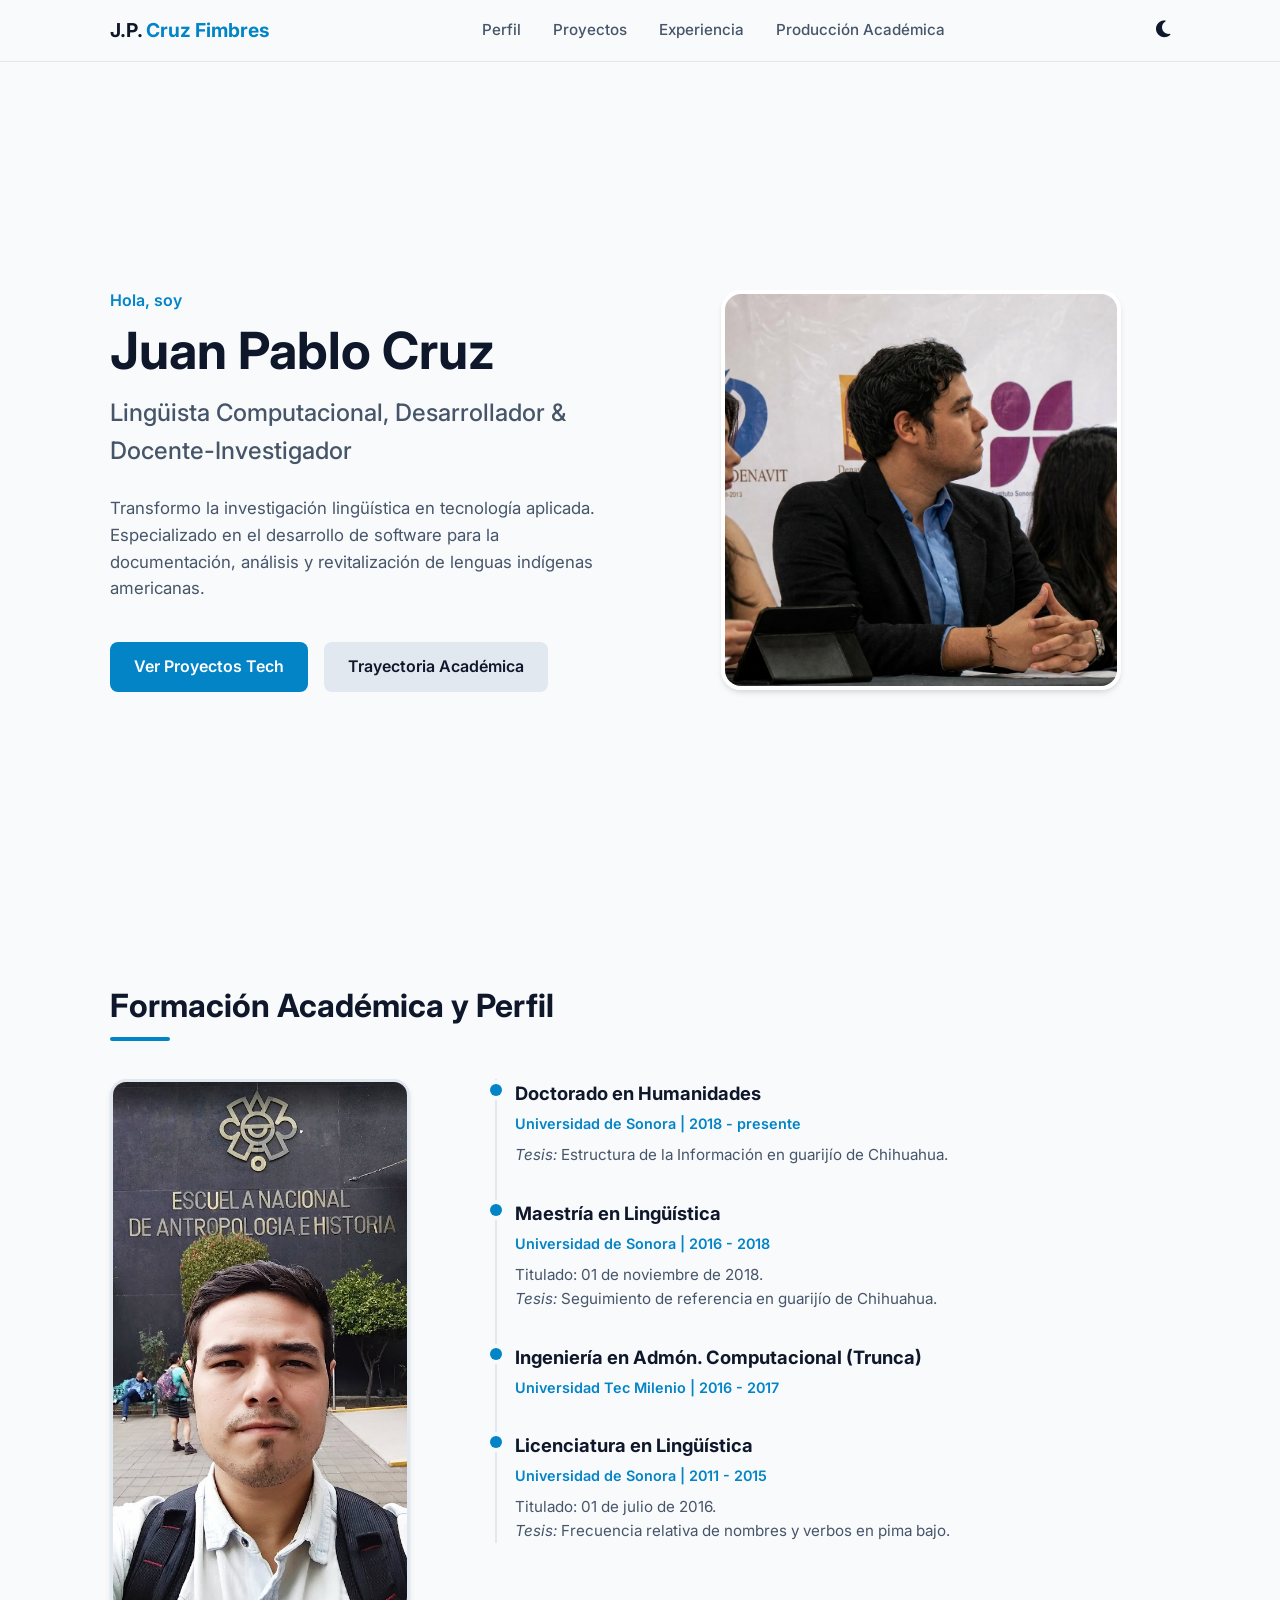
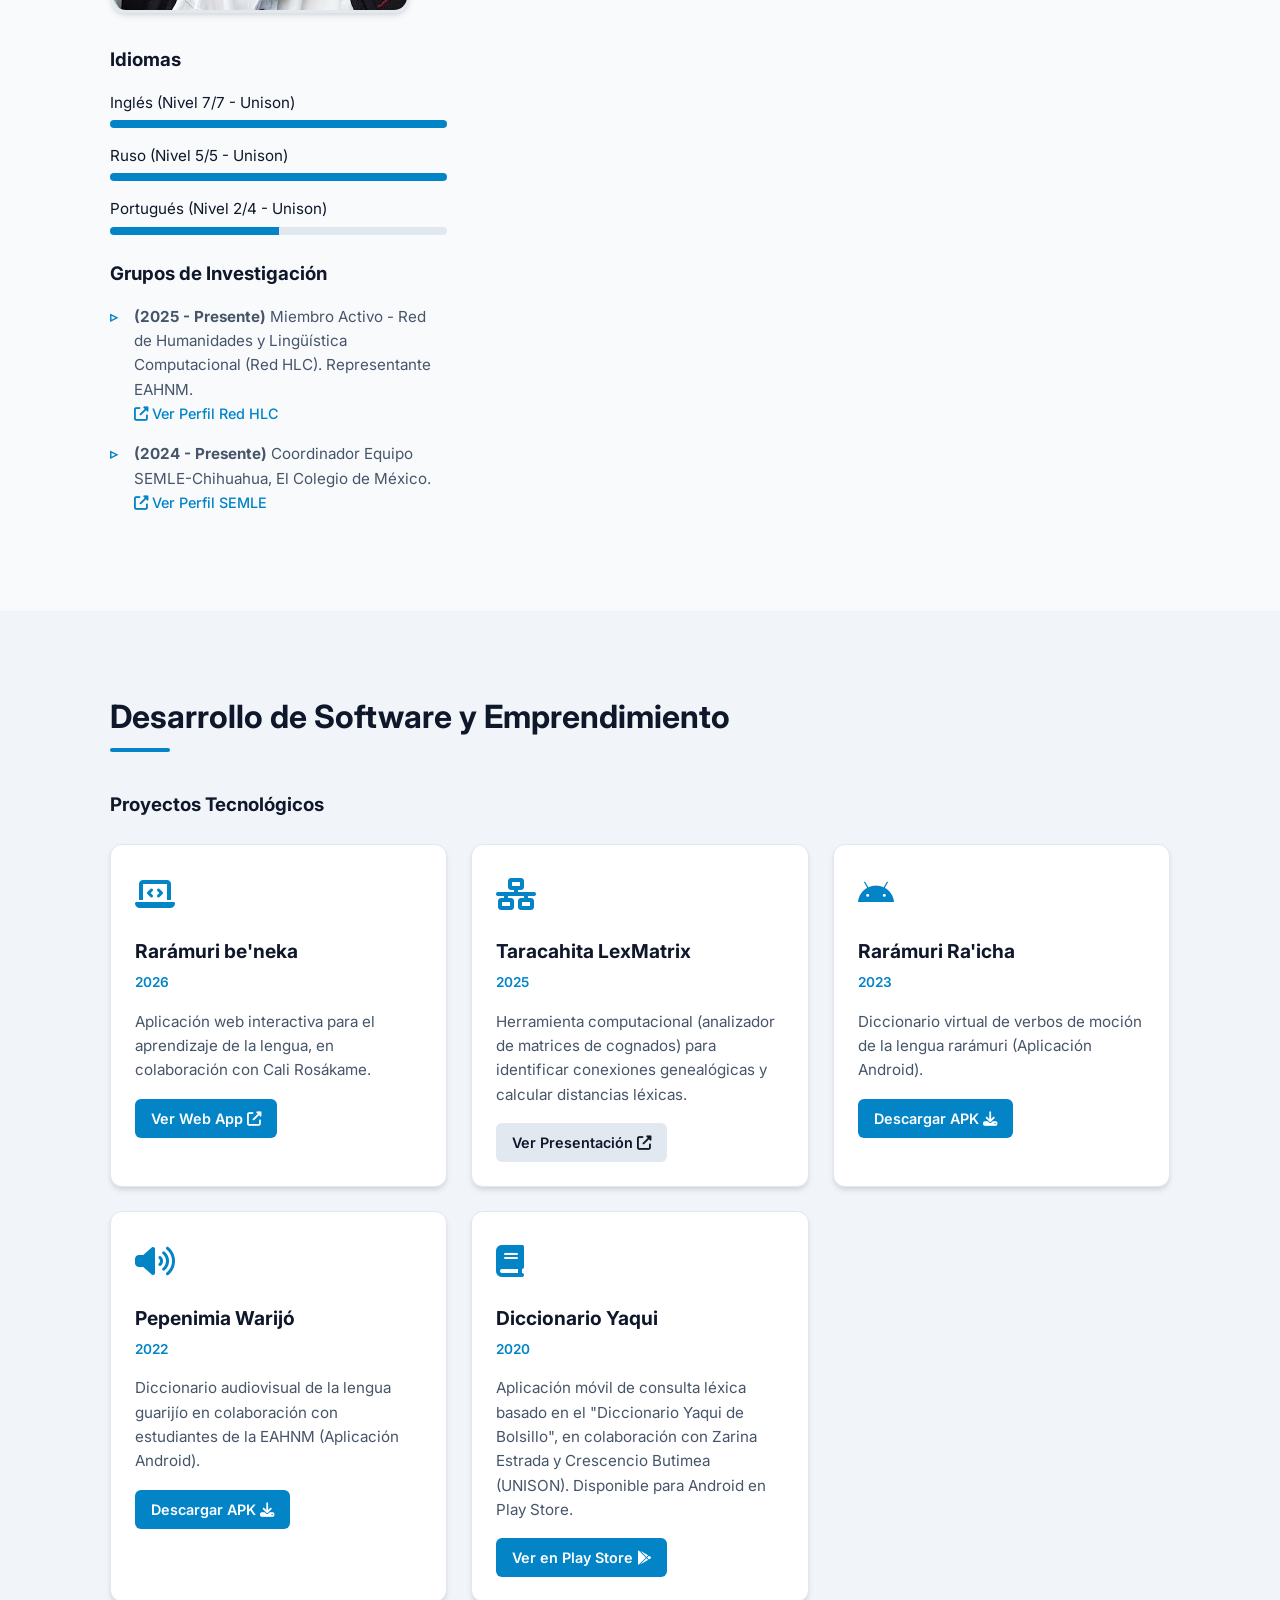
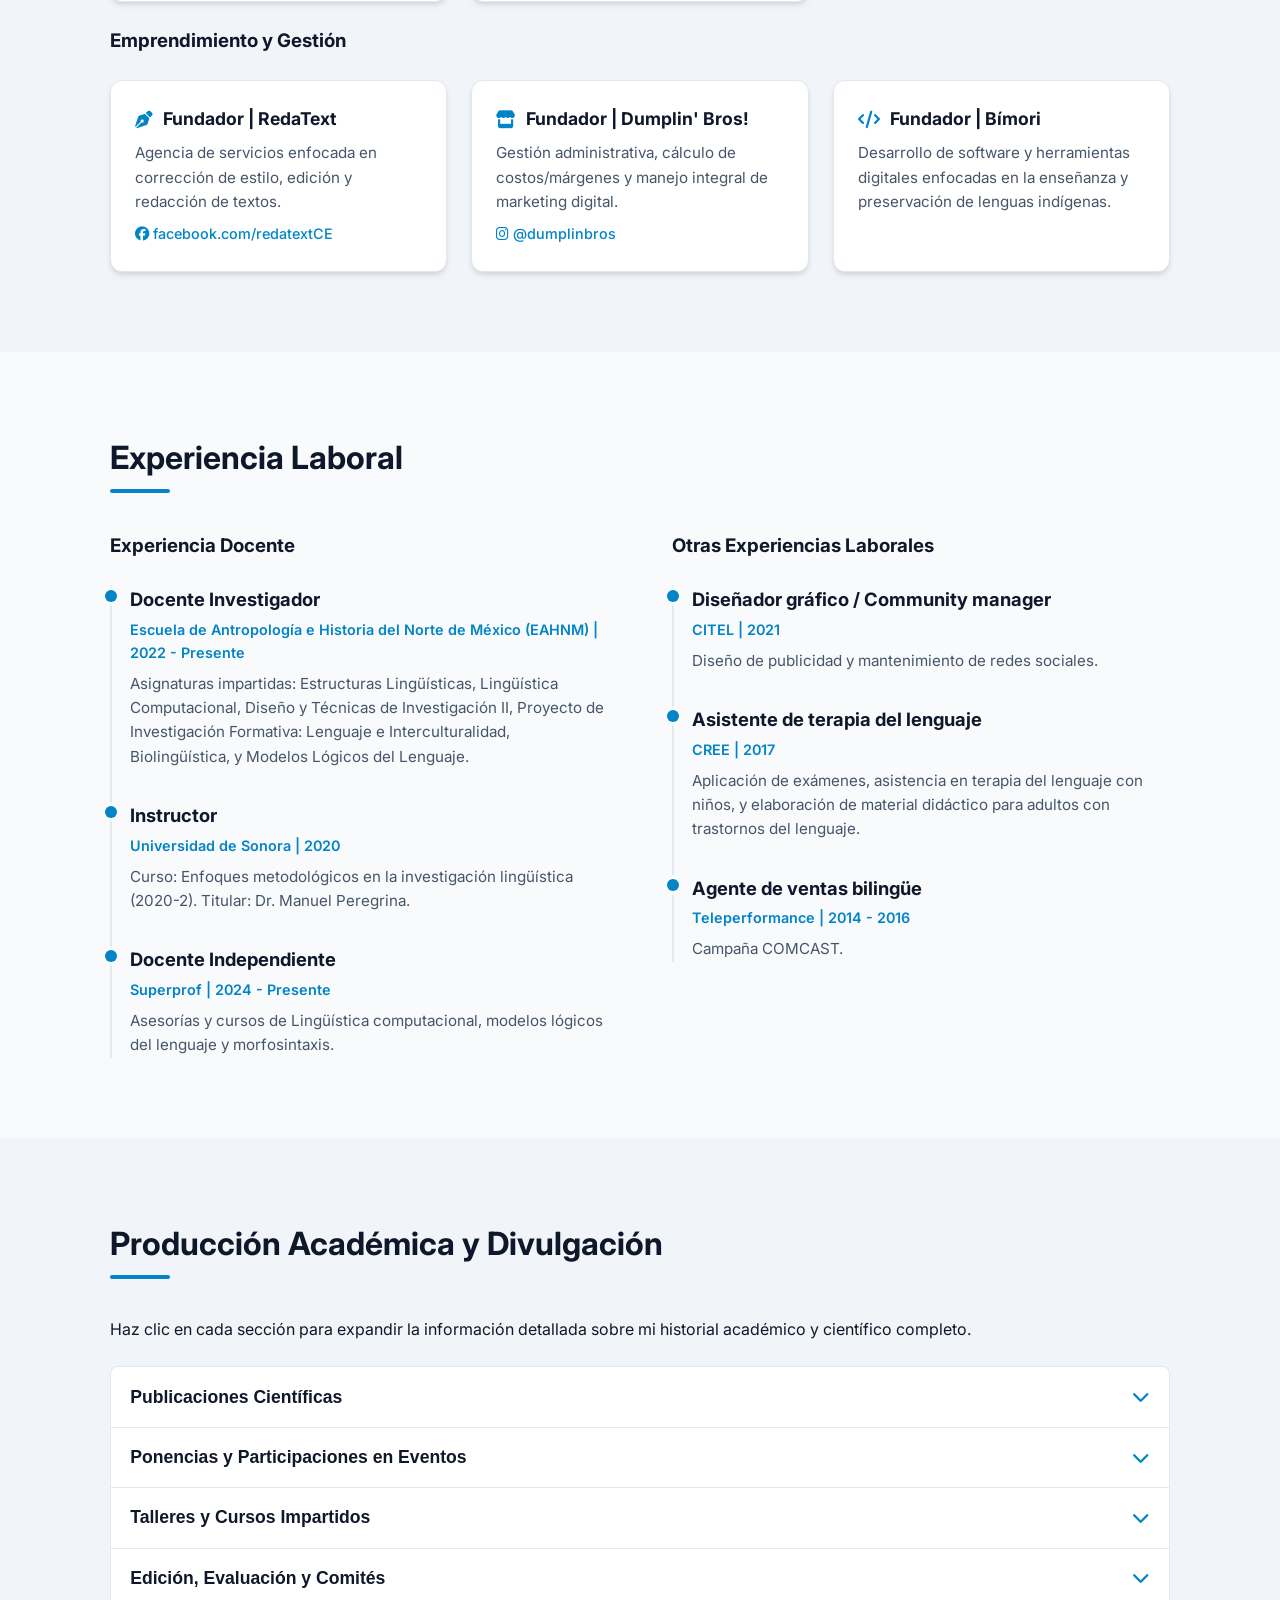
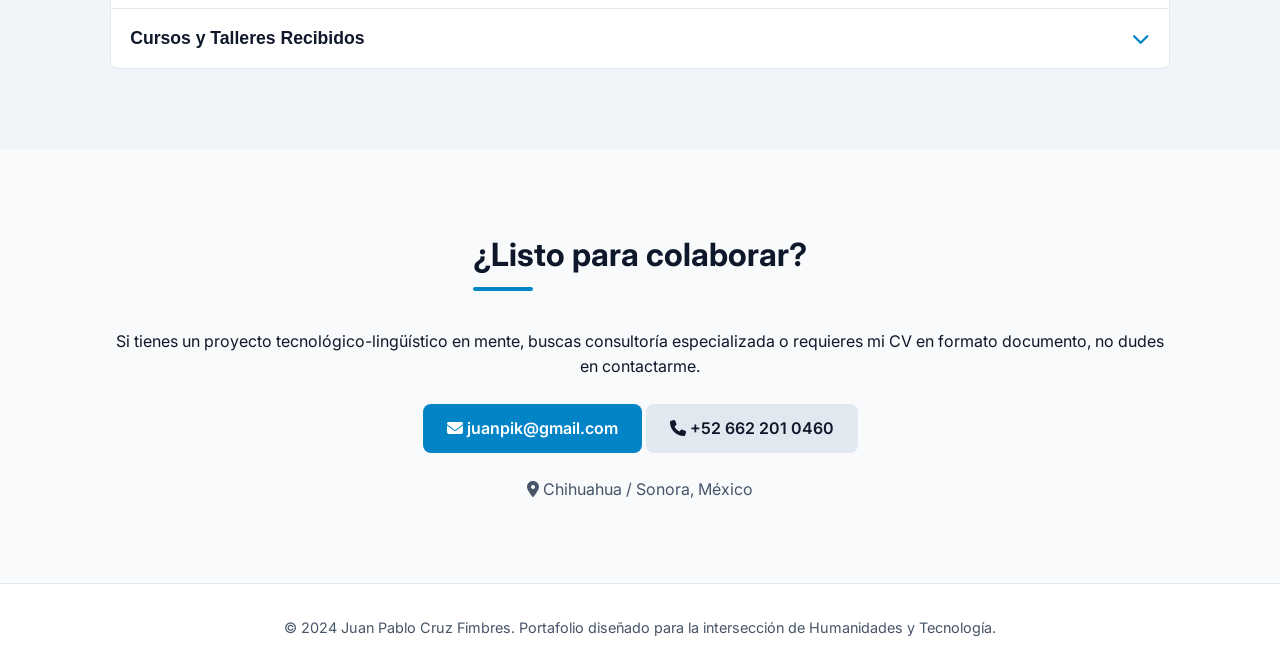
==== commit a13e733f: "Update index.html" ====
--- a/index.html
+++ b/index.html
@@ -35,7 +35,7 @@
             <div class="hero-content">
                 <p class="greeting">Hola, soy</p>
                 <h1 class="name">Juan Pablo Cruz</h1>
-                <h2 class="title">Lingüista Computacional, Desarrollador & Docente-Investigador en la EAHNM</h2>
+                <h2 class="title">Lingüista Computacional, Desarrollador & Docente-Investigador</h2>
                 <p class="description">
                     Transformo la investigación lingüística en tecnología aplicada. Especializado en el desarrollo de software para la documentación, análisis y revitalización de lenguas indígenas americanas.
                 </p>
@@ -85,7 +85,7 @@
                             <div class="timeline-dot"></div>
                             <div class="timeline-content">
                                 <h3>Doctorado en Humanidades</h3>
-                                <span class="company">Universidad de Sonora | 2018 - 2022</span>
+                                <span class="company">Universidad de Sonora | 2018 - presente</span>
                                 <p><em>Tesis:</em> Estructura de la Información en guarijío de Chihuahua.</p>
                             </div>
                         </div>
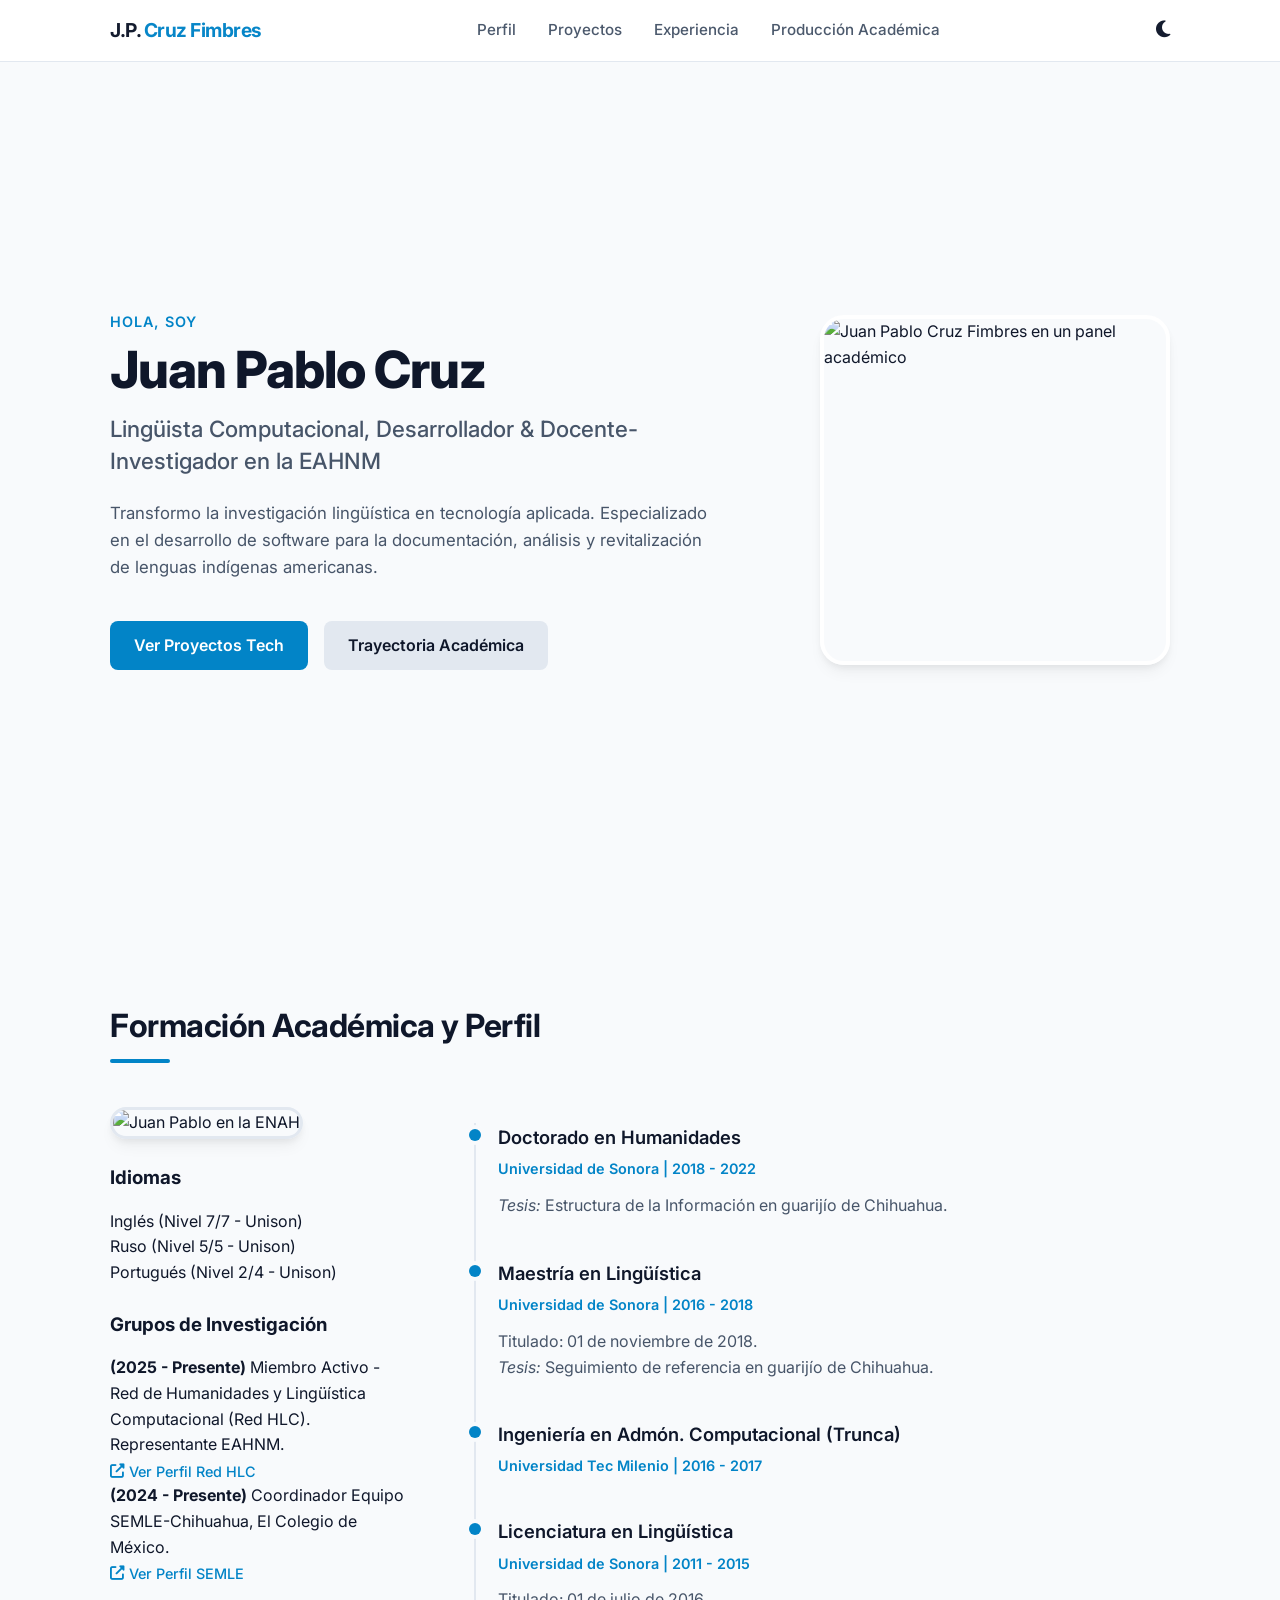
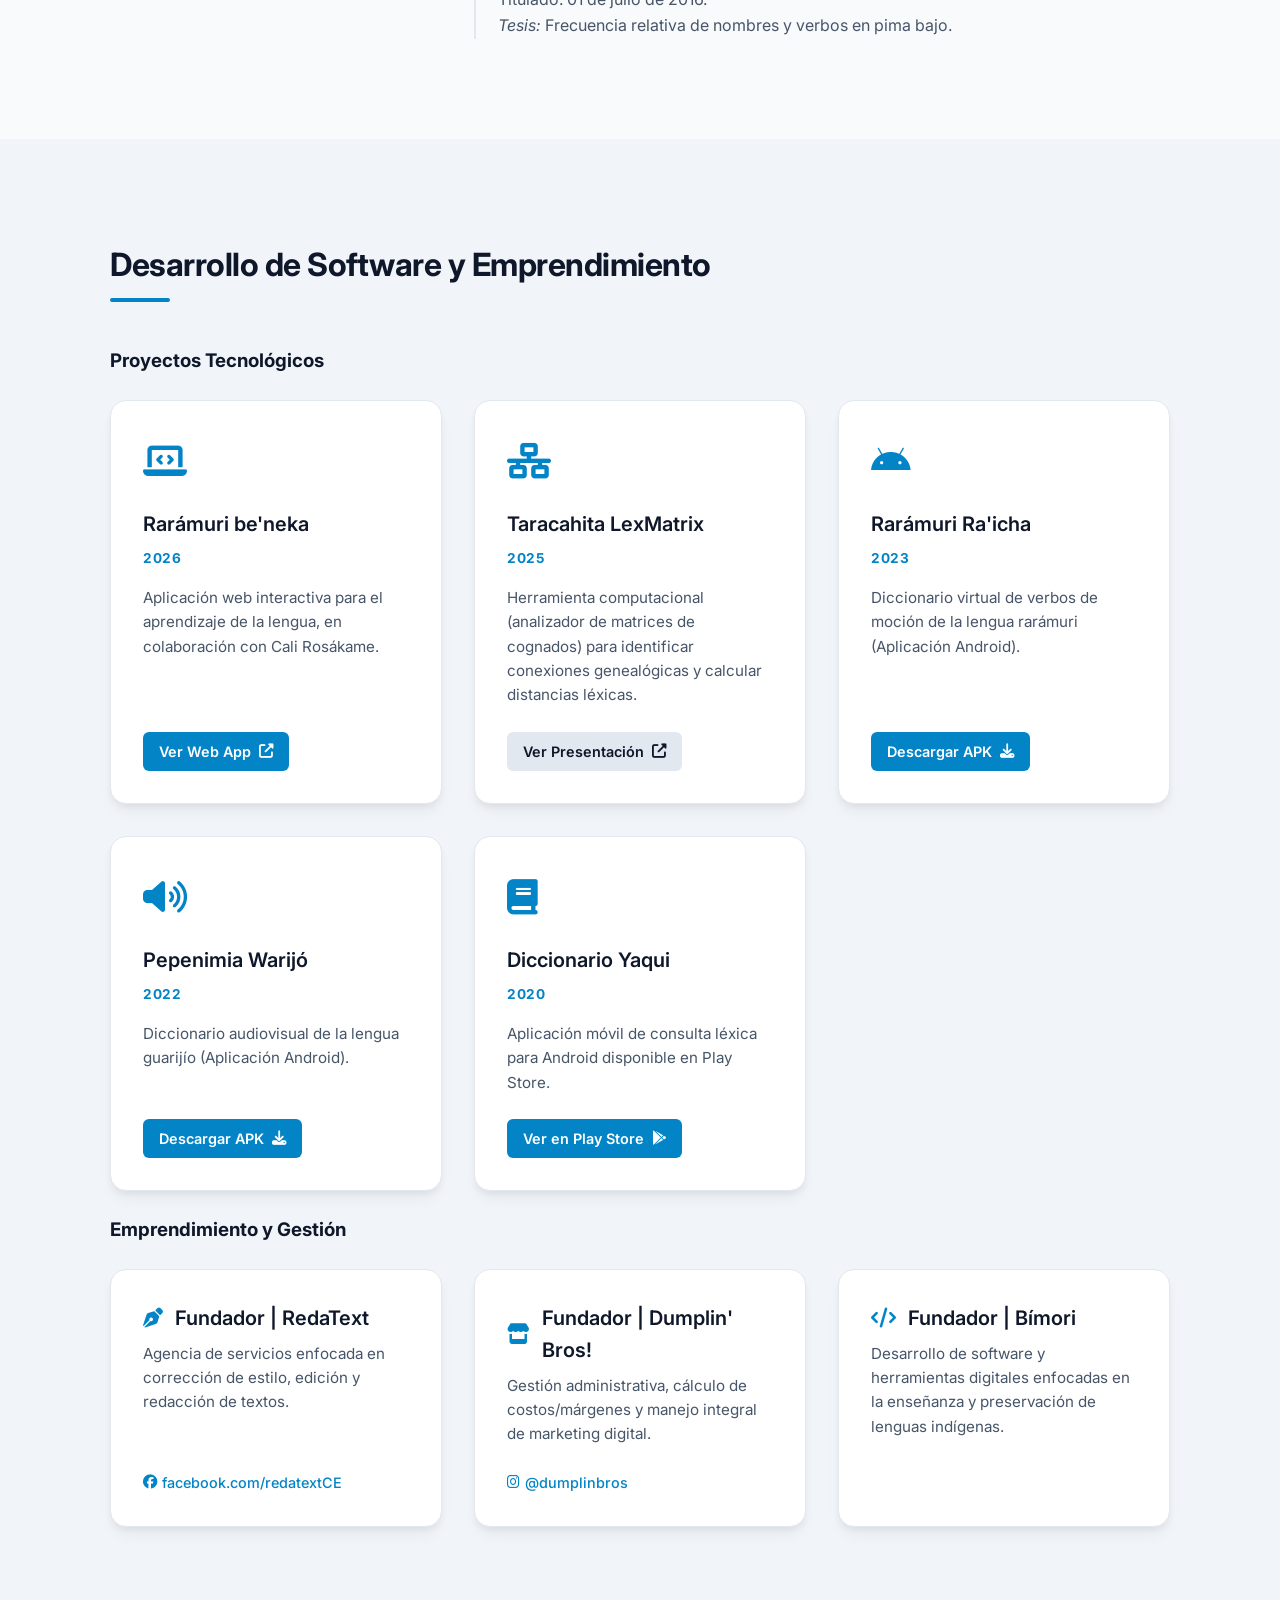
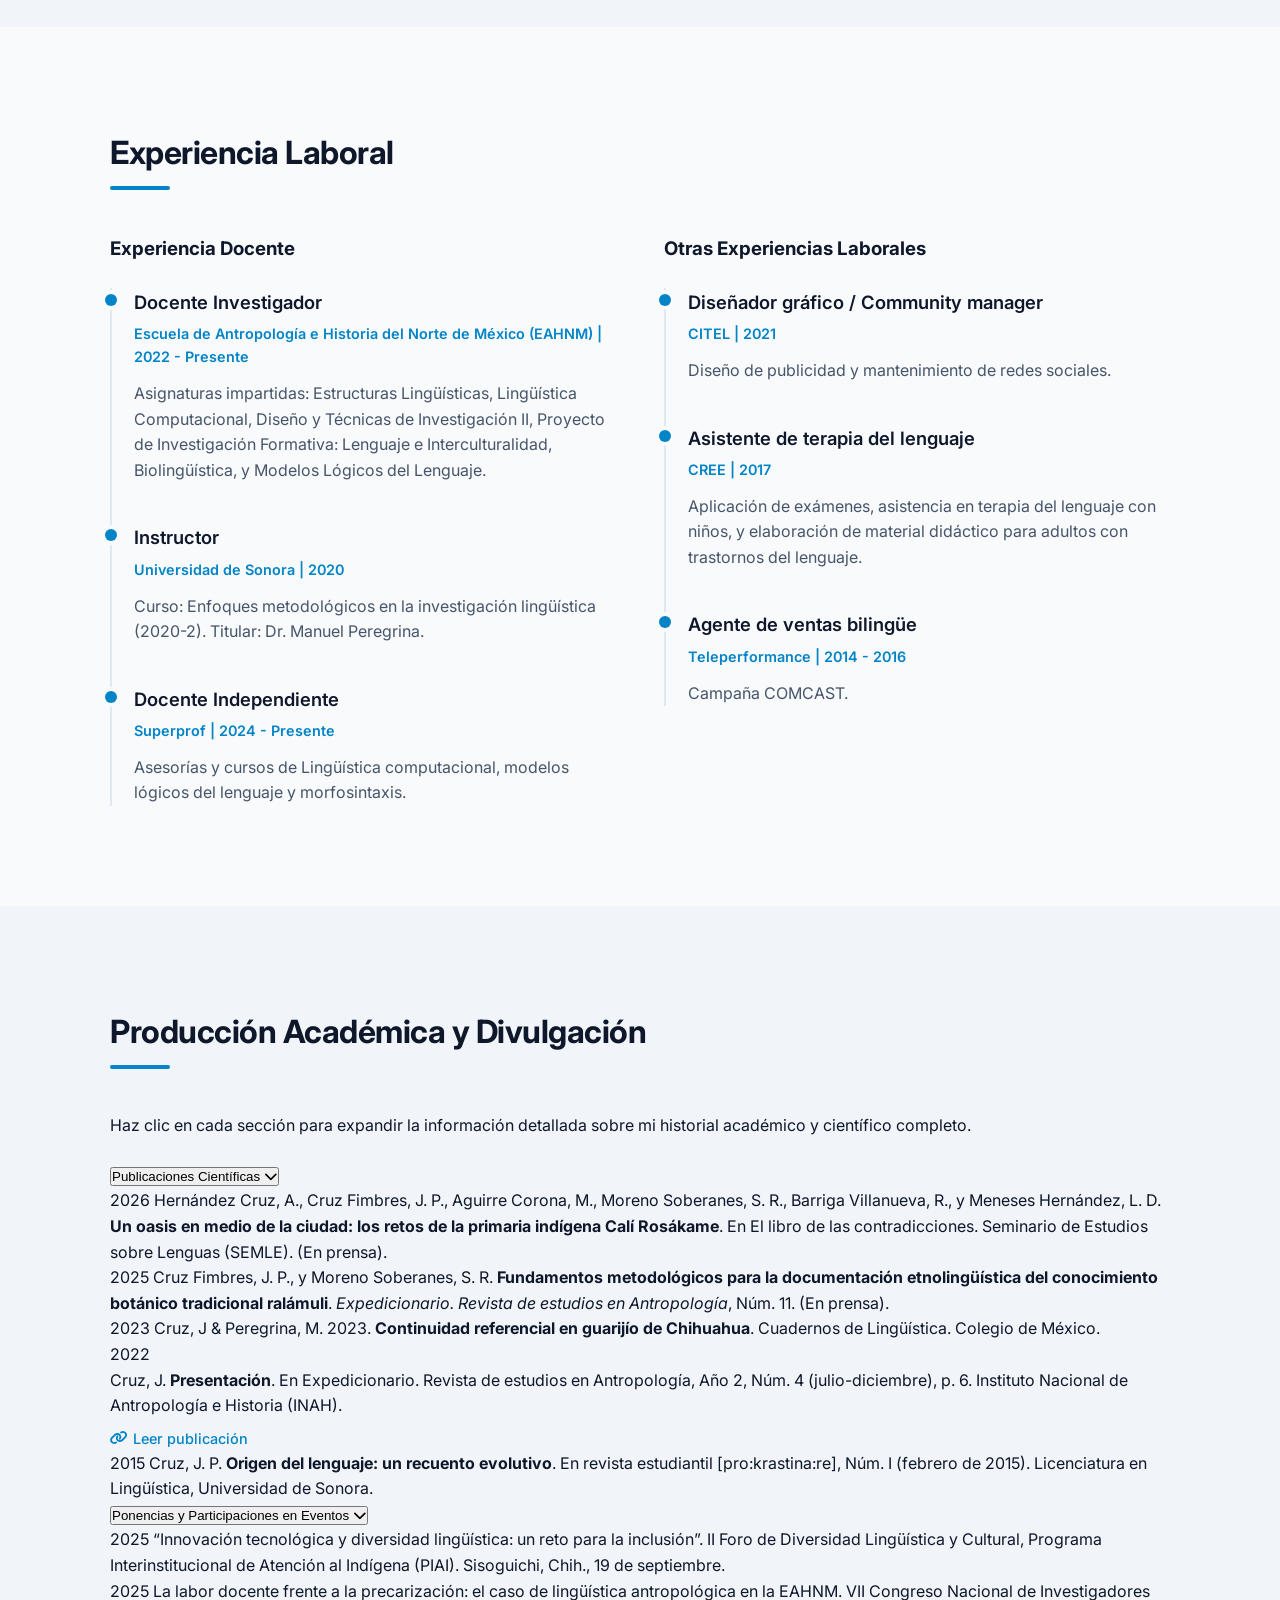
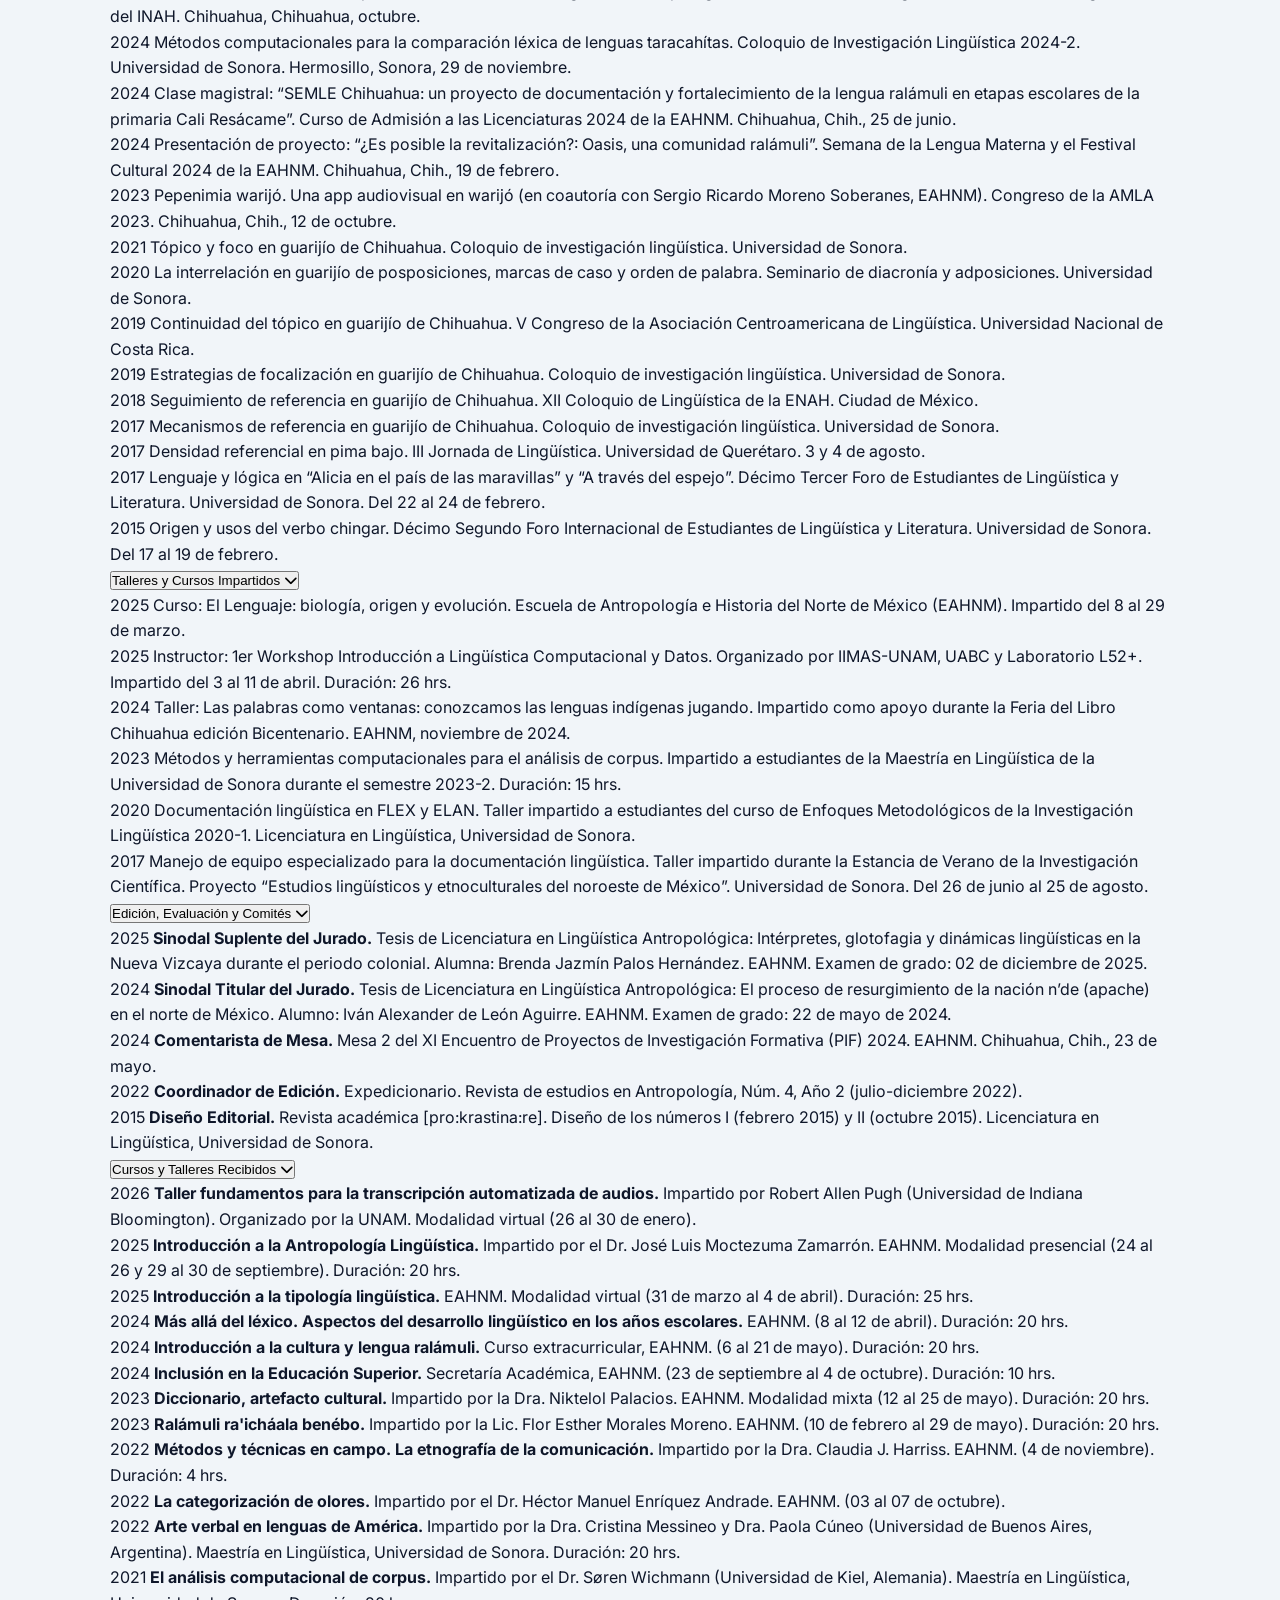
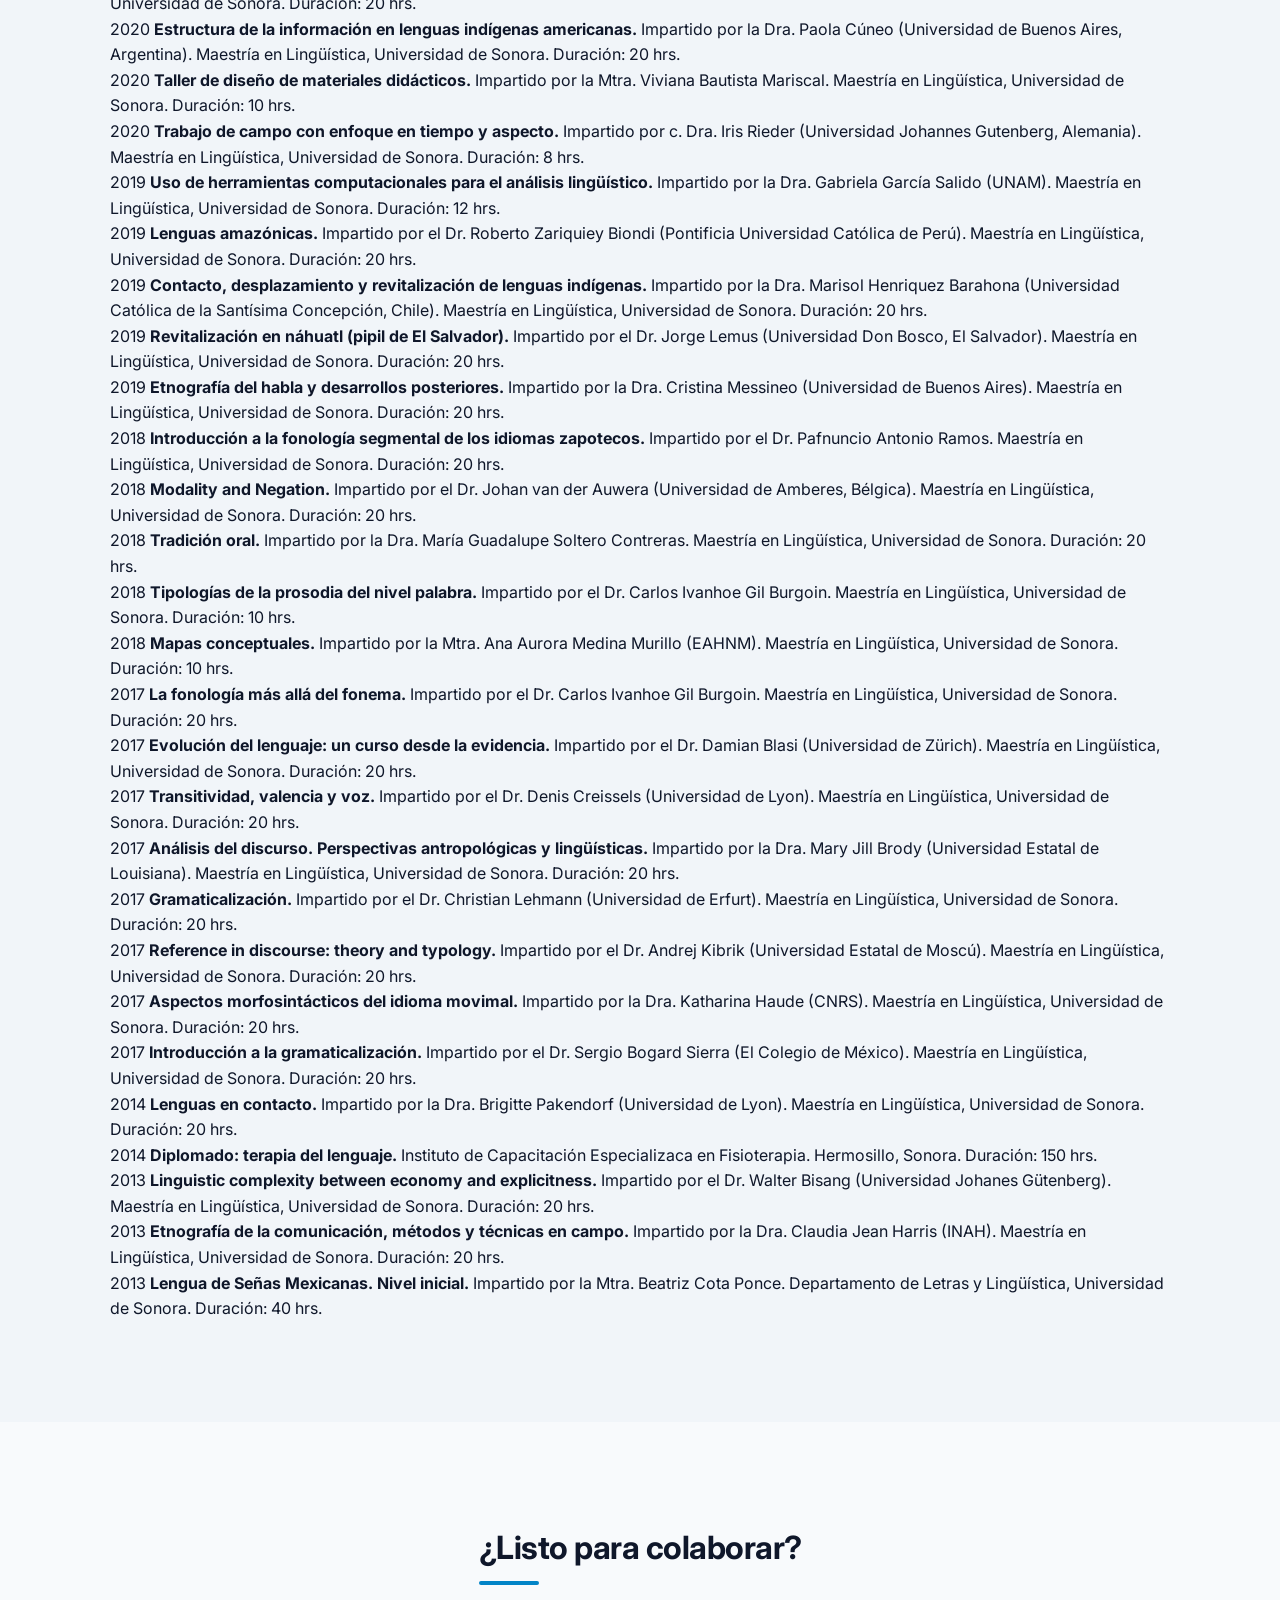
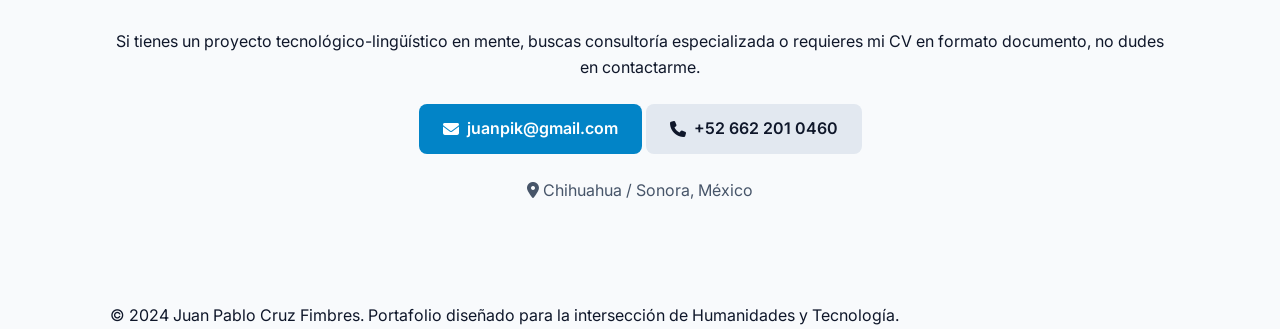
==== commit f7fd13b9: "Update index.html" ====
--- a/index.html
+++ b/index.html
@@ -35,7 +35,7 @@
             <div class="hero-content">
                 <p class="greeting">Hola, soy</p>
                 <h1 class="name">Juan Pablo Cruz</h1>
-                <h2 class="title">Lingüista Computacional, Desarrollador & Docente-Investigador</h2>
+                <h2 class="title">Lingüista Computacional, Desarrollador & Docente-Investigador en la EAHNM</h2>
                 <p class="description">
                     Transformo la investigación lingüística en tecnología aplicada. Especializado en el desarrollo de software para la documentación, análisis y revitalización de lenguas indígenas americanas.
                 </p>
@@ -45,7 +45,7 @@
                 </div>
             </div>
             <div class="hero-image-wrapper">
-                <img src="foto-panel.png" alt="Juan Pablo Cruz Fimbres en un panel académico" class="hero-img">
+                <img src="foto-panel.jpg" alt="Juan Pablo Cruz Fimbres en un panel académico" class="hero-img">
             </div>
         </div>
     </section>
@@ -58,7 +58,7 @@
             <div class="about-grid">
                 <!-- Columna Izquierda: Foto ENAH y Skills -->
                 <div class="about-sidebar">
-                    <img src="foto-enah.png" alt="Juan Pablo en la ENAH" class="profile-img mb-4">
+                    <img src="foto-enah.jpg" alt="Juan Pablo en la ENAH" class="profile-img mb-4">
                     
                     <h3 class="mb-3">Idiomas</h3>
                     <div class="language-bars mb-4">
@@ -85,7 +85,7 @@
                             <div class="timeline-dot"></div>
                             <div class="timeline-content">
                                 <h3>Doctorado en Humanidades</h3>
-                                <span class="company">Universidad de Sonora | 2018 - presente</span>
+                                <span class="company">Universidad de Sonora | 2018 - 2022</span>
                                 <p><em>Tesis:</em> Estructura de la Información en guarijío de Chihuahua.</p>
                             </div>
                         </div>
@@ -150,14 +150,14 @@
                     <div class="card-icon"><i class="fas fa-volume-up"></i></div>
                     <h3>Pepenimia Warijó</h3>
                     <p class="date">2022</p>
-                    <p>Diccionario audiovisual de la lengua guarijío en colaboración con estudiantes de la EAHNM (Aplicación Android).</p>
+                    <p>Diccionario audiovisual de la lengua guarijío (Aplicación Android).</p>
                     <a href="https://drive.google.com/file/d/1bX873VUz07GEQgHNWnXr3qaVc2XYanu_/view?usp=drive_link" target="_blank" class="btn btn-sm btn-primary mt-3">Descargar APK <i class="fas fa-download"></i></a>
                 </div>
                 <div class="card project-card">
                     <div class="card-icon"><i class="fas fa-book"></i></div>
                     <h3>Diccionario Yaqui</h3>
                     <p class="date">2020</p>
-                    <p>Aplicación móvil de consulta léxica basado en el "Diccionario Yaqui de Bolsillo", en colaboración con Zarina Estrada y Crescencio Butimea (UNISON). Disponible para Android en Play Store.</p>
+                    <p>Aplicación móvil de consulta léxica para Android disponible en Play Store.</p>
                     <a href="https://play.google.com/store/apps/details?id=com.unison.yaqui.dic" target="_blank" class="btn btn-sm btn-primary mt-3">Ver en Play Store <i class="fab fa-google-play"></i></a>
                 </div>
             </div>
@@ -251,7 +251,7 @@
         </div>
     </section>
 
-    <!-- Producción Académica (Acordeones) -->
+    <!-- Producción Académica (Acordeones Completos) -->
     <section id="academico" class="section bg-alt fade-in">
         <div class="container">
             <h2 class="section-title">Producción Académica y Divulgación</h2>
@@ -264,6 +264,7 @@
                     <div class="accordion-content">
                         <ul class="academic-list">
                             <li><span class="badge">2026</span> <span>Hernández Cruz, A., Cruz Fimbres, J. P., Aguirre Corona, M., Moreno Soberanes, S. R., Barriga Villanueva, R., y Meneses Hernández, L. D. <strong>Un oasis en medio de la ciudad: los retos de la primaria indígena Calí Rosákame</strong>. En El libro de las contradicciones. Seminario de Estudios sobre Lenguas (SEMLE). (En prensa).</span></li>
+                            <li><span class="badge">2025</span> <span>Cruz Fimbres, J. P., y Moreno Soberanes, S. R. <strong>Fundamentos metodológicos para la documentación etnolingüística del conocimiento botánico tradicional ralámuli</strong>. <em>Expedicionario. Revista de estudios en Antropología</em>, Núm. 11. (En prensa).</span></li>
                             <li><span class="badge">2023</span> <span>Cruz, J & Peregrina, M. 2023. <strong>Continuidad referencial en guarijío de Chihuahua</strong>. Cuadernos de Lingüística. Colegio de México.</span></li>
                             <li><span class="badge">2022</span> 
                                 <div>
@@ -334,6 +335,8 @@
                     <button class="accordion-header">Cursos y Talleres Recibidos <i class="fas fa-chevron-down"></i></button>
                     <div class="accordion-content">
                         <ul class="academic-list tall-list">
+                            <li><span class="badge">2026</span> <span><strong>Taller fundamentos para la transcripción automatizada de audios.</strong> Impartido por Robert Allen Pugh (Universidad de Indiana Bloomington). Organizado por la UNAM. Modalidad virtual (26 al 30 de enero).</span></li>
+
                             <li><span class="badge">2025</span> <span><strong>Introducción a la Antropología Lingüística.</strong> Impartido por el Dr. José Luis Moctezuma Zamarrón. EAHNM. Modalidad presencial (24 al 26 y 29 al 30 de septiembre). Duración: 20 hrs.</span></li>
                             <li><span class="badge">2025</span> <span><strong>Introducción a la tipología lingüística.</strong> EAHNM. Modalidad virtual (31 de marzo al 4 de abril). Duración: 25 hrs.</span></li>
                             
--- a/styles.css
+++ b/styles.css
@@ -1,4 +1,7 @@
-:root {
+/* =========================================
+   VARIABLES Y TEMA
+   ========================================= */
+   :root {
     --bg-color: #f8fafc;
     --bg-alt: #f1f5f9;
     --text-main: #0f172a;
@@ -10,7 +13,7 @@
     --secondary-text: #0f172a;
     --card-bg: #ffffff;
     --border-color: #e2e8f0;
-    --shadow: 0 4px 6px -1px rgba(0, 0, 0, 0.1), 0 2px 4px -1px rgba(0, 0, 0, 0.06);
+    --shadow: 0 4px 6px -1px rgba(0, 0, 0, 0.05), 0 10px 15px -3px rgba(0, 0, 0, 0.05);
     --transition: all 0.3s ease;
 }
 
@@ -26,15 +29,26 @@
     --secondary-text: #f8fafc;
     --card-bg: #1e293b;
     --border-color: #334155;
-    --shadow: 0 4px 6px -1px rgba(0, 0, 0, 0.5);
-}
-
+    --shadow: 0 10px 15px -3px rgba(0, 0, 0, 0.5);
+}
+
+/* =========================================
+   RESET Y BASE
+   ========================================= */
 * { margin: 0; padding: 0; box-sizing: border-box; }
 html { scroll-behavior: smooth; }
-body { font-family: 'Inter', sans-serif; background-color: var(--bg-color); color: var(--text-main); line-height: 1.6; transition: background-color var(--transition), color var(--transition); }
+body { 
+    font-family: 'Inter', -apple-system, BlinkMacSystemFont, sans-serif; 
+    background-color: var(--bg-color); 
+    color: var(--text-main); 
+    line-height: 1.6; 
+    transition: background-color var(--transition), color var(--transition); 
+}
 ul { list-style: none; }
 a { text-decoration: none; color: inherit; }
 .container { max-width: 1100px; margin: 0 auto; padding: 0 20px; }
+
+/* Utilidades de espaciado y texto */
 .mb-3 { margin-bottom: 1rem; }
 .mb-4 { margin-bottom: 1.5rem; }
 .mt-2 { margin-top: 0.5rem; }
@@ -45,120 +59,192 @@
 .text-muted { color: var(--text-muted); }
 .block { display: inline-block; }
 
-/* Enlaces externos */
-.external-link { color: var(--primary); font-weight: 500; font-size: 0.9rem; transition: color var(--transition); }
-.external-link:hover { color: var(--primary-hover); text-decoration: underline; }
-
-/* Nav */
-.navbar { position: fixed; top: 0; width: 100%; background-color: rgba(var(--card-bg), 0.95); backdrop-filter: blur(5px); border-bottom: 1px solid var(--border-color); z-index: 1000; }
-.nav-container { display: flex; justify-content: space-between; align-items: center; max-width: 1100px; margin: 0 auto; padding: 15px 20px; }
-.logo { font-size: 1.2rem; font-weight: 700; }
+/* =========================================
+   NAVEGACIÓN (HEADER)
+   ========================================= */
+.navbar { 
+    position: fixed; 
+    top: 0; 
+    width: 100%; 
+    background-color: rgba(var(--card-bg), 0.95); /* Requiere que var--card-bg sea procesada, usamos un fallback visual con el color */
+    background-color: var(--card-bg);
+    opacity: 0.98;
+    border-bottom: 1px solid var(--border-color); 
+    z-index: 1000; 
+    backdrop-filter: blur(10px);
+}
+.nav-container { 
+    display: flex; 
+    justify-content: space-between; 
+    align-items: center; 
+    max-width: 1100px; 
+    margin: 0 auto; 
+    padding: 15px 20px; 
+}
+.logo { font-size: 1.2rem; font-weight: 700; letter-spacing: -0.5px;}
 .logo span { color: var(--primary); }
 .nav-links { display: flex; gap: 2rem; }
 .nav-links a { font-size: 0.95rem; font-weight: 500; color: var(--text-muted); transition: color var(--transition); }
 .nav-links a:hover { color: var(--primary); }
 .nav-actions { display: flex; gap: 1rem; align-items: center; }
-#theme-toggle, .menu-toggle { background: none; border: none; font-size: 1.2rem; color: var(--text-main); cursor: pointer; }
+#theme-toggle, .menu-toggle { background: none; border: none; font-size: 1.2rem; color: var(--text-main); cursor: pointer; transition: color 0.3s;}
+#theme-toggle:hover { color: var(--primary); }
 .menu-toggle { display: none; }
 
-/* Hero Section (Con Imagen) */
-.hero { min-height: 100vh; display: flex; align-items: center; padding-top: 80px; }
-.hero-container { max-width: 1100px; margin: 0 auto; padding: 0 20px; display: flex; align-items: center; gap: 4rem; justify-content: space-between; }
-.hero-content { flex: 1; max-width: 600px; }
-.greeting { color: var(--primary); font-weight: 600; margin-bottom: 0.5rem; }
-.name { font-size: clamp(2.5rem, 4vw, 4rem); font-weight: 700; line-height: 1.1; margin-bottom: 1rem; }
-.title { font-size: clamp(1.2rem, 2vw, 1.5rem); color: var(--text-muted); margin-bottom: 1.5rem; font-weight: 500; }
+/* =========================================
+   HERO SECTION
+   ========================================= */
+.hero { 
+    min-height: 100vh; 
+    display: flex; 
+    align-items: center; 
+    padding-top: 80px; 
+}
+.hero-container { 
+    max-width: 1100px; 
+    margin: 0 auto; 
+    padding: 0 20px; 
+    display: flex; 
+    align-items: center; 
+    gap: 4rem; 
+    justify-content: space-between; 
+}
+.hero-content { flex: 1.2; }
+.greeting { color: var(--primary); font-weight: 600; margin-bottom: 0.5rem; letter-spacing: 1px; text-transform: uppercase; font-size: 0.9rem;}
+.name { font-size: clamp(2.5rem, 4vw, 3.8rem); font-weight: 800; line-height: 1.1; margin-bottom: 1rem; letter-spacing: -1px;}
+.title { font-size: clamp(1.1rem, 2vw, 1.4rem); color: var(--text-muted); margin-bottom: 1.5rem; font-weight: 500; line-height: 1.4;}
 .description { font-size: 1.05rem; color: var(--text-muted); margin-bottom: 2.5rem; }
 
-/* Hero Image */
-.hero-image-wrapper { flex: 1; display: flex; justify-content: center; }
-.hero-img { width: 100%; max-width: 400px; border-radius: 20px; box-shadow: var(--shadow); object-fit: cover; aspect-ratio: 1/1; border: 4px solid var(--card-bg); }
-
-/* Botones */
-.btn { display: inline-block; padding: 12px 24px; border-radius: 8px; font-weight: 600; cursor: pointer; border: none; transition: var(--transition); }
+.hero-image-wrapper { 
+    flex: 0.8; 
+    display: flex; 
+    justify-content: flex-end; 
+}
+.hero-img { 
+    width: 100%; 
+    max-width: 350px; /* Controla el tamaño máximo para no desformar */
+    border-radius: 24px; 
+    box-shadow: var(--shadow); 
+    object-fit: cover; 
+    aspect-ratio: 1/1; 
+    border: 4px solid var(--card-bg); 
+    flex-shrink: 0;
+}
+
+/* =========================================
+   BOTONES Y ENLACES
+   ========================================= */
+.btn { 
+    display: inline-flex; 
+    align-items: center;
+    justify-content: center;
+    gap: 8px;
+    padding: 12px 24px; 
+    border-radius: 8px; 
+    font-weight: 600; 
+    cursor: pointer; 
+    border: none; 
+    transition: var(--transition); 
+    text-align: center;
+}
 .btn-primary { background-color: var(--primary); color: #fff; }
-.btn-primary:hover { background-color: var(--primary-hover); transform: translateY(-2px); }
+.btn-primary:hover { background-color: var(--primary-hover); transform: translateY(-3px); box-shadow: 0 4px 12px rgba(2, 132, 199, 0.3);}
 .btn-secondary { background-color: var(--secondary); color: var(--secondary-text); }
-.btn-secondary:hover { background-color: var(--secondary-hover); transform: translateY(-2px); }
+.btn-secondary:hover { background-color: var(--secondary-hover); transform: translateY(-3px); }
 .btn-sm { padding: 8px 16px; font-size: 0.9rem; border-radius: 6px; }
-.cta-buttons { display: flex; gap: 1rem; }
-
-/* Sections */
-.section { padding: 80px 0; }
+.cta-buttons { display: flex; gap: 1rem; flex-wrap: wrap; }
+
+.external-link { color: var(--primary); font-weight: 500; font-size: 0.9rem; transition: color var(--transition); display: inline-flex; align-items: center; gap: 5px;}
+.external-link:hover { color: var(--primary-hover); text-decoration: underline; }
+
+/* =========================================
+   ESTILOS GENERALES DE SECCIONES
+   ========================================= */
+.section { padding: 100px 0; }
 .bg-alt { background-color: var(--bg-alt); }
-.section-title { font-size: 2rem; margin-bottom: 3rem; position: relative; display: inline-block; }
-.section-title::after { content: ''; position: absolute; bottom: -10px; left: 0; width: 60px; height: 4px; background-color: var(--primary); border-radius: 2px; }
-
-/* About Grid (Perfil y Formación) */
-.about-grid, .experience-grid { display: grid; grid-template-columns: 1fr 2fr; gap: 3rem; }
-.experience-grid { grid-template-columns: 1fr 1fr; gap: 4rem;}
-.profile-img { width: 100%; max-width: 300px; border-radius: 16px; box-shadow: var(--shadow); object-fit: cover; border: 3px solid var(--border-color); }
-
-/* Grids & Cards */
-.grid-cards { display: grid; grid-template-columns: repeat(auto-fit, minmax(280px, 1fr)); gap: 1.5rem; }
-.card { background-color: var(--card-bg); padding: 1.5rem; border-radius: 12px; box-shadow: var(--shadow); border: 1px solid var(--border-color); transition: var(--transition); }
-.card:hover { transform: translateY(-5px); box-shadow: 0 10px 15px -3px rgba(0, 0, 0, 0.1); }
-.card-icon { font-size: 2rem; color: var(--primary); margin-bottom: 1rem; }
-.project-card h3 { font-size: 1.2rem; margin-bottom: 0.3rem; }
-.project-card .date { font-size: 0.85rem; color: var(--primary); font-weight: 600; margin-bottom: 1rem; }
-.project-card p, .service-card p { color: var(--text-muted); font-size: 0.95rem; }
-.service-card h4 { margin-bottom: 0.5rem; font-size: 1.1rem; display: flex; align-items: center; gap: 10px; }
-
-/* Timeline */
-.timeline { position: relative; padding-left: 20px; }
+.section-title { font-size: 2rem; margin-bottom: 3.5rem; position: relative; display: inline-block; font-weight: 700; letter-spacing: -0.5px;}
+.section-title::after { content: ''; position: absolute; bottom: -12px; left: 0; width: 60px; height: 4px; background-color: var(--primary); border-radius: 2px; }
+
+/* =========================================
+   GRIDS PRINCIPALES (ALINEACIÓN CORREGIDA)
+   ========================================= */
+/* Perfil: Sidebar + Contenido principal */
+.about-grid { 
+    display: grid; 
+    grid-template-columns: 300px 1fr; /* Sidebar fija, contenido fluido */
+    gap: 4rem; 
+    align-items: start;
+}
+.profile-img { 
+    width: 100%; 
+    border-radius: 16px; 
+    box-shadow: var(--shadow); 
+    object-fit: cover; 
+    border: 3px solid var(--border-color); 
+}
+
+/* Experiencia Laboral (2 Columnas simétricas) */
+.experience-grid { 
+    display: grid; 
+    grid-template-columns: 1fr 1fr; 
+    gap: 3rem; 
+}
+
+/* Tarjetas de Proyectos/Servicios */
+.grid-cards { 
+    display: grid; 
+    grid-template-columns: repeat(auto-fit, minmax(300px, 1fr)); 
+    gap: 2rem; 
+    align-items: stretch; /* Estira las tarjetas para que todas midan igual en una fila */
+}
+
+/* =========================================
+   TARJETAS (CARDS) - ALINEACIÓN INTERNA PERFECTA
+   ========================================= */
+.card { 
+    background-color: var(--card-bg); 
+    padding: 2rem; 
+    border-radius: 16px; 
+    box-shadow: var(--shadow); 
+    border: 1px solid var(--border-color); 
+    transition: transform 0.3s ease, box-shadow 0.3s ease; 
+    display: flex; /* Convierte la tarjeta en un flex container */
+    flex-direction: column; /* Apila elementos verticalmente */
+    height: 100%;
+}
+.card:hover { 
+    transform: translateY(-8px); 
+    box-shadow: 0 20px 25px -5px rgba(0, 0, 0, 0.1), 0 10px 10px -5px rgba(0, 0, 0, 0.04); 
+}
+.card-icon { font-size: 2.2rem; color: var(--primary); margin-bottom: 1.2rem; }
+.card h3, .card h4 { font-size: 1.25rem; margin-bottom: 0.5rem; font-weight: 600;}
+.card h4 { display: flex; align-items: center; gap: 12px; }
+.card .date { font-size: 0.85rem; color: var(--primary); font-weight: 700; margin-bottom: 1rem; text-transform: uppercase; letter-spacing: 0.5px;}
+.card p { color: var(--text-muted); font-size: 0.95rem; margin-bottom: 1.5rem; line-height: 1.6;}
+
+/* MAGIA FLEXBOX: Empuja los botones siempre al fondo de la tarjeta */
+.card .btn, .card .external-link { 
+    margin-top: auto; 
+    align-self: flex-start; /* Evita que el botón ocupe todo el ancho */
+}
+
+/* =========================================
+   TIMELINE (LÍNEAS DE TIEMPO)
+   ========================================= */
+.timeline { position: relative; padding-left: 24px; margin-top: 1rem;}
 .timeline::before { content: ''; position: absolute; top: 0; left: 0; height: 100%; width: 2px; background-color: var(--border-color); }
-.timeline-item { position: relative; margin-bottom: 2rem; }
+.timeline-item { position: relative; margin-bottom: 2.5rem; }
 .timeline-item:last-child { margin-bottom: 0; }
-.timeline-dot { position: absolute; left: -25px; top: 5px; width: 12px; height: 12px; background-color: var(--primary); border-radius: 50%; box-shadow: 0 0 0 4px var(--bg-color); }
-.timeline-content h3 { font-size: 1.15rem; margin-bottom: 0.2rem; }
-.timeline-content .company { display: block; color: var(--primary); font-weight: 600; font-size: 0.9rem; margin-bottom: 0.5rem; }
-.timeline-content p { color: var(--text-muted); font-size: 0.95rem; }
-
-/* Listas y Skills */
-.styled-list li { color: var(--text-muted); margin-bottom: 1rem; font-size: 0.95rem; padding-left: 1.5rem; position: relative; }
-.styled-list li::before { content: '▹'; color: var(--primary); position: absolute; left: 0; font-weight: bold; }
-.language-bars .lang-item { margin-bottom: 1rem; font-size: 0.95rem; }
-.language-bars .bar { height: 8px; background-color: var(--secondary); border-radius: 4px; overflow: hidden; margin-top: 5px; }
-.language-bars .fill { height: 100%; background-color: var(--primary); }
-
-/* Accordion */
-.accordion { border: 1px solid var(--border-color); border-radius: 8px; overflow: hidden; background-color: var(--card-bg); }
-.accordion-item { border-bottom: 1px solid var(--border-color); }
-.accordion-item:last-child { border-bottom: none; }
-.accordion-header { width: 100%; padding: 1.2rem; text-align: left; background: none; border: none; font-size: 1.1rem; font-weight: 600; color: var(--text-main); cursor: pointer; display: flex; justify-content: space-between; align-items: center; transition: background-color var(--transition); }
-.accordion-header:hover { background-color: var(--bg-alt); }
-.accordion-header i { transition: transform 0.3s ease; color: var(--primary); }
-.accordion-header.active i { transform: rotate(180deg); }
-.accordion-content { max-height: 0; overflow: hidden; transition: max-height 0.4s ease-out; background-color: var(--card-bg); }
-.accordion-content .academic-list { padding: 1rem 1.5rem 1.5rem 1.5rem; }
-
-/* Listas dentro de acordeones */
-.academic-list li { margin-bottom: 1.2rem; color: var(--text-muted); font-size: 0.95rem; display: flex; align-items: flex-start; gap: 10px; }
-.academic-list li:last-child { margin-bottom: 0; }
-.badge { background-color: var(--primary); color: white; padding: 2px 8px; border-radius: 4px; font-size: 0.8rem; font-weight: 600; min-width: 50px; text-align: center; margin-top: 2px;}
-
-/* Footer */
-footer { background-color: var(--card-bg); padding: 2rem 0; text-align: center; color: var(--text-muted); font-size: 0.9rem; border-top: 1px solid var(--border-color); }
-
-/* Animations */
-.fade-in { opacity: 0; transform: translateY(20px); transition: opacity 0.6s ease-out, transform 0.6s ease-out; }
-.fade-in.visible { opacity: 1; transform: translateY(0); }
-
-/* Responsive */
-@media (max-width: 900px) {
-    .hero-container { flex-direction: column-reverse; text-align: center; gap: 2rem; padding-top: 2rem;}
-    .hero-content { align-items: center; display: flex; flex-direction: column; }
-    .hero-img { max-width: 250px; }
-    .about-grid, .experience-grid { grid-template-columns: 1fr; gap: 3rem; }
-    .profile-img { max-width: 200px; display: block; margin: 0 auto; }
-}
-
-@media (max-width: 768px) {
-    .menu-toggle { display: block; }
-    .nav-links { position: absolute; top: 100%; left: 0; width: 100%; background-color: var(--card-bg); flex-direction: column; padding: 2rem; gap: 1.5rem; box-shadow: var(--shadow); display: none; }
-    .nav-links.active { display: flex; border-bottom: 1px solid var(--border-color); }
-    .cta-buttons { flex-direction: column; width: 100%; }
-    .btn { text-align: center; }
-    .academic-list li { flex-direction: column; align-items: flex-start; gap: 5px; }
-    .badge { margin-bottom: 5px; }
-}
+.timeline-dot { 
+    position: absolute; 
+    left: -29px; /* Ajustado para el padding de 24px + borde */
+    top: 6px; 
+    width: 12px; 
+    height: 12px; 
+    background-color: var(--primary); 
+    border-radius: 50%; 
+    box-shadow: 0 0 0 4px var(--bg-color); 
+}
+.timeline-content h3 { font-size: 1.15rem; margin-bottom: 0.3rem; font-weight: 600;}
+.timeline-content .company { display: block; color: var(--primary); font-weight: 600; font-size: 0.9rem; margin-bottom: 0.8rem; }
+.timeline-content p { color: var(--text-muted);
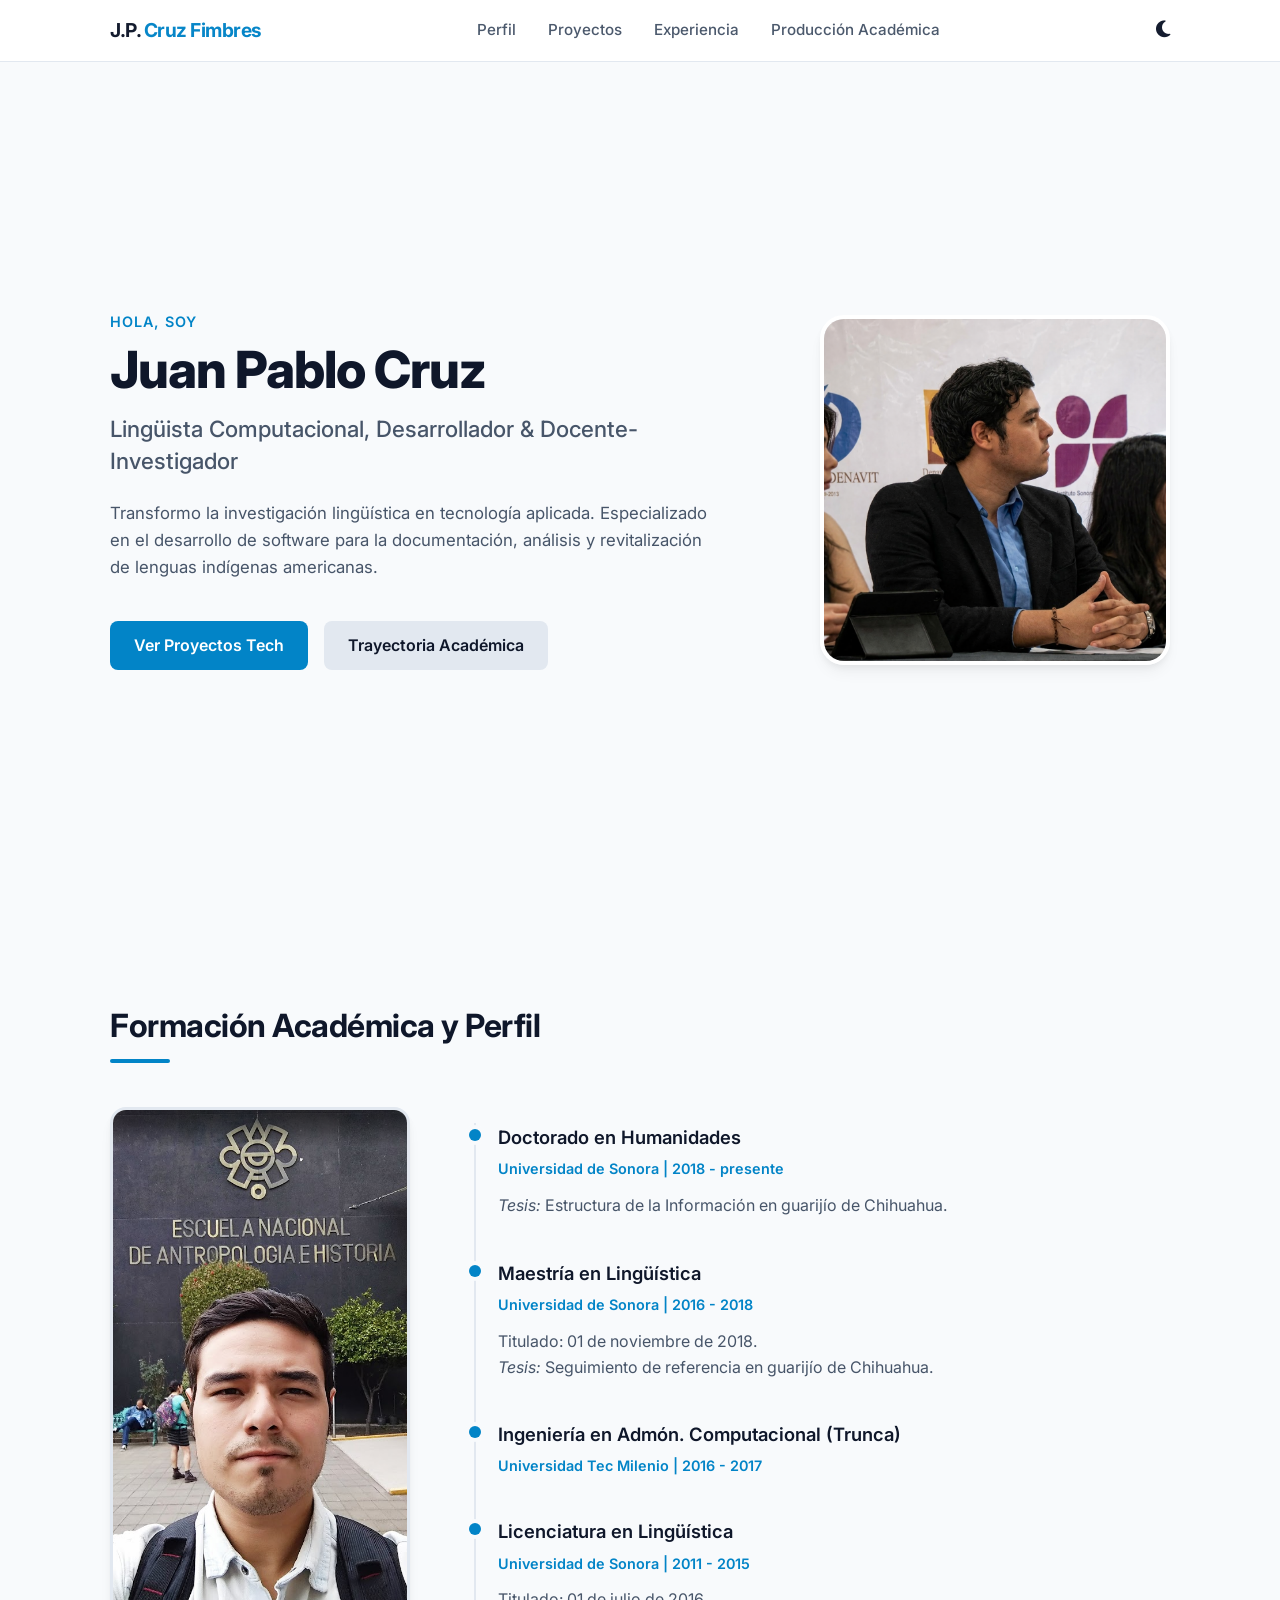
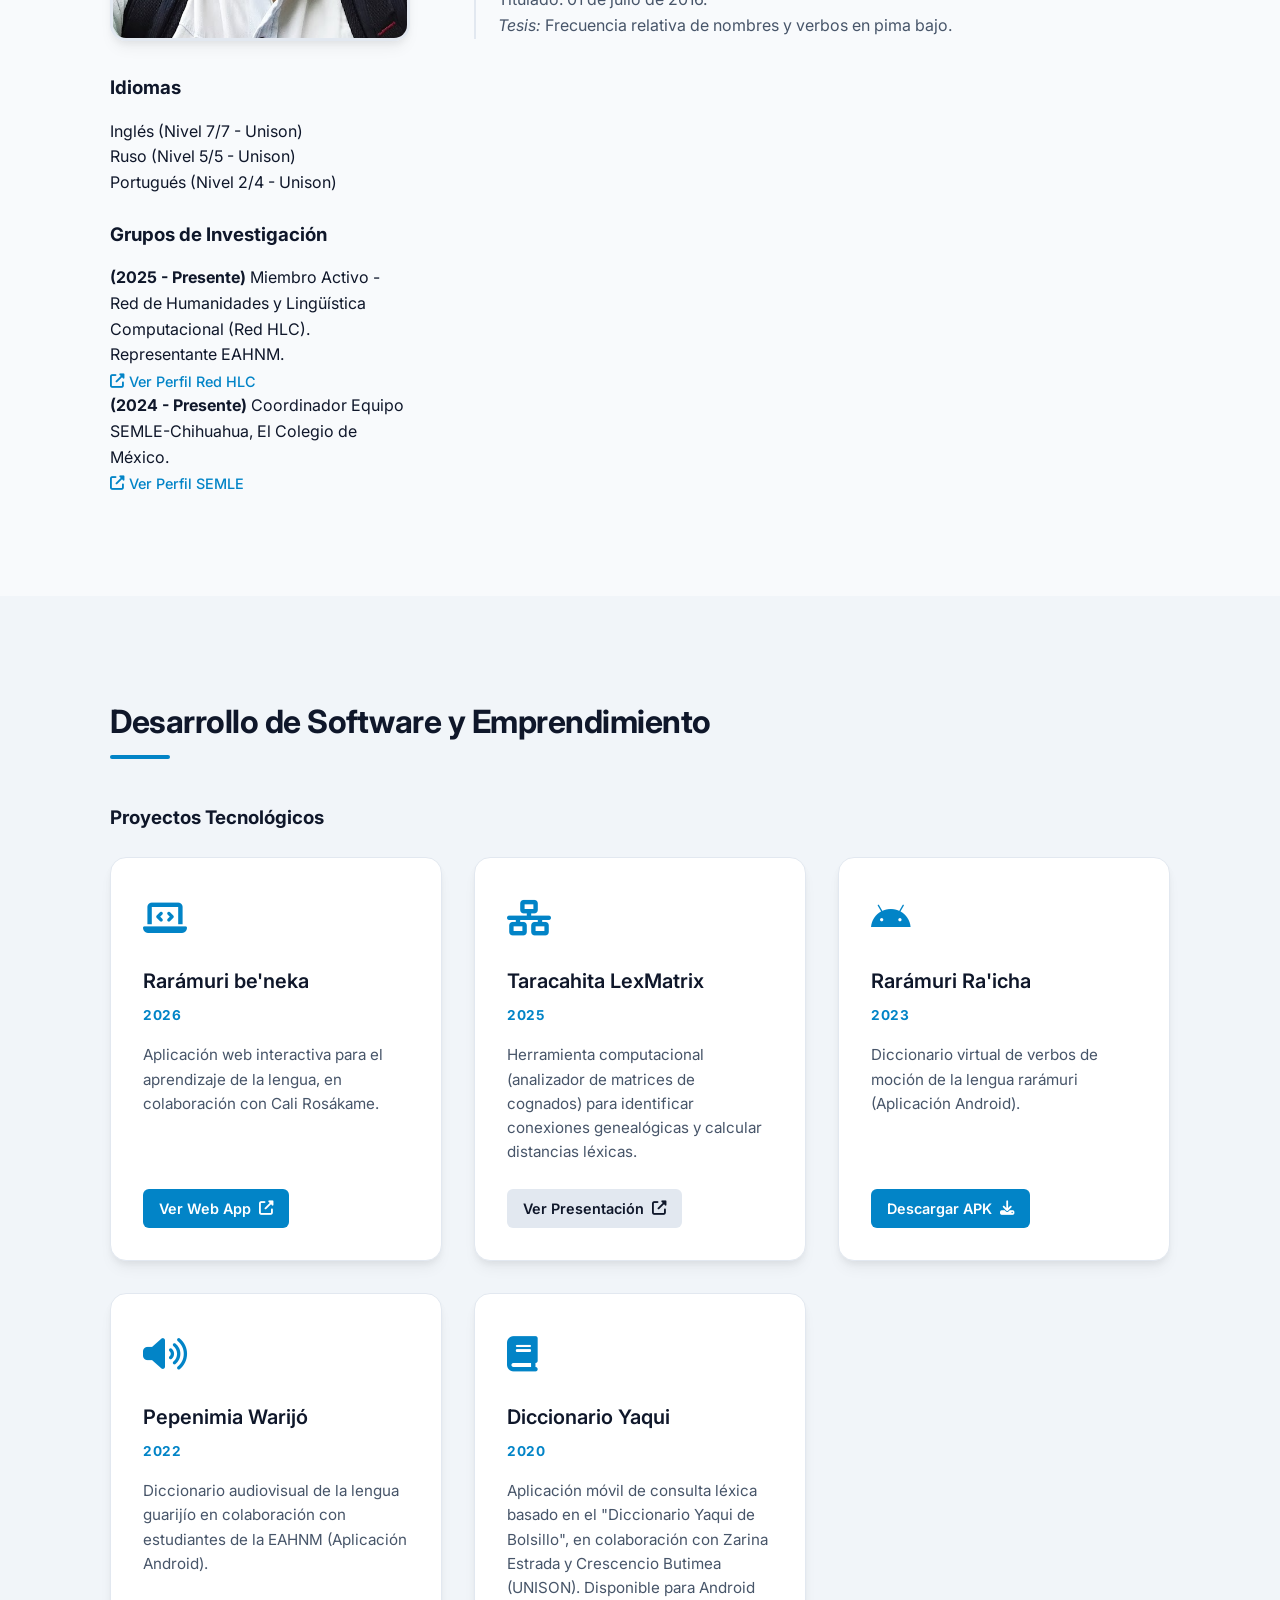
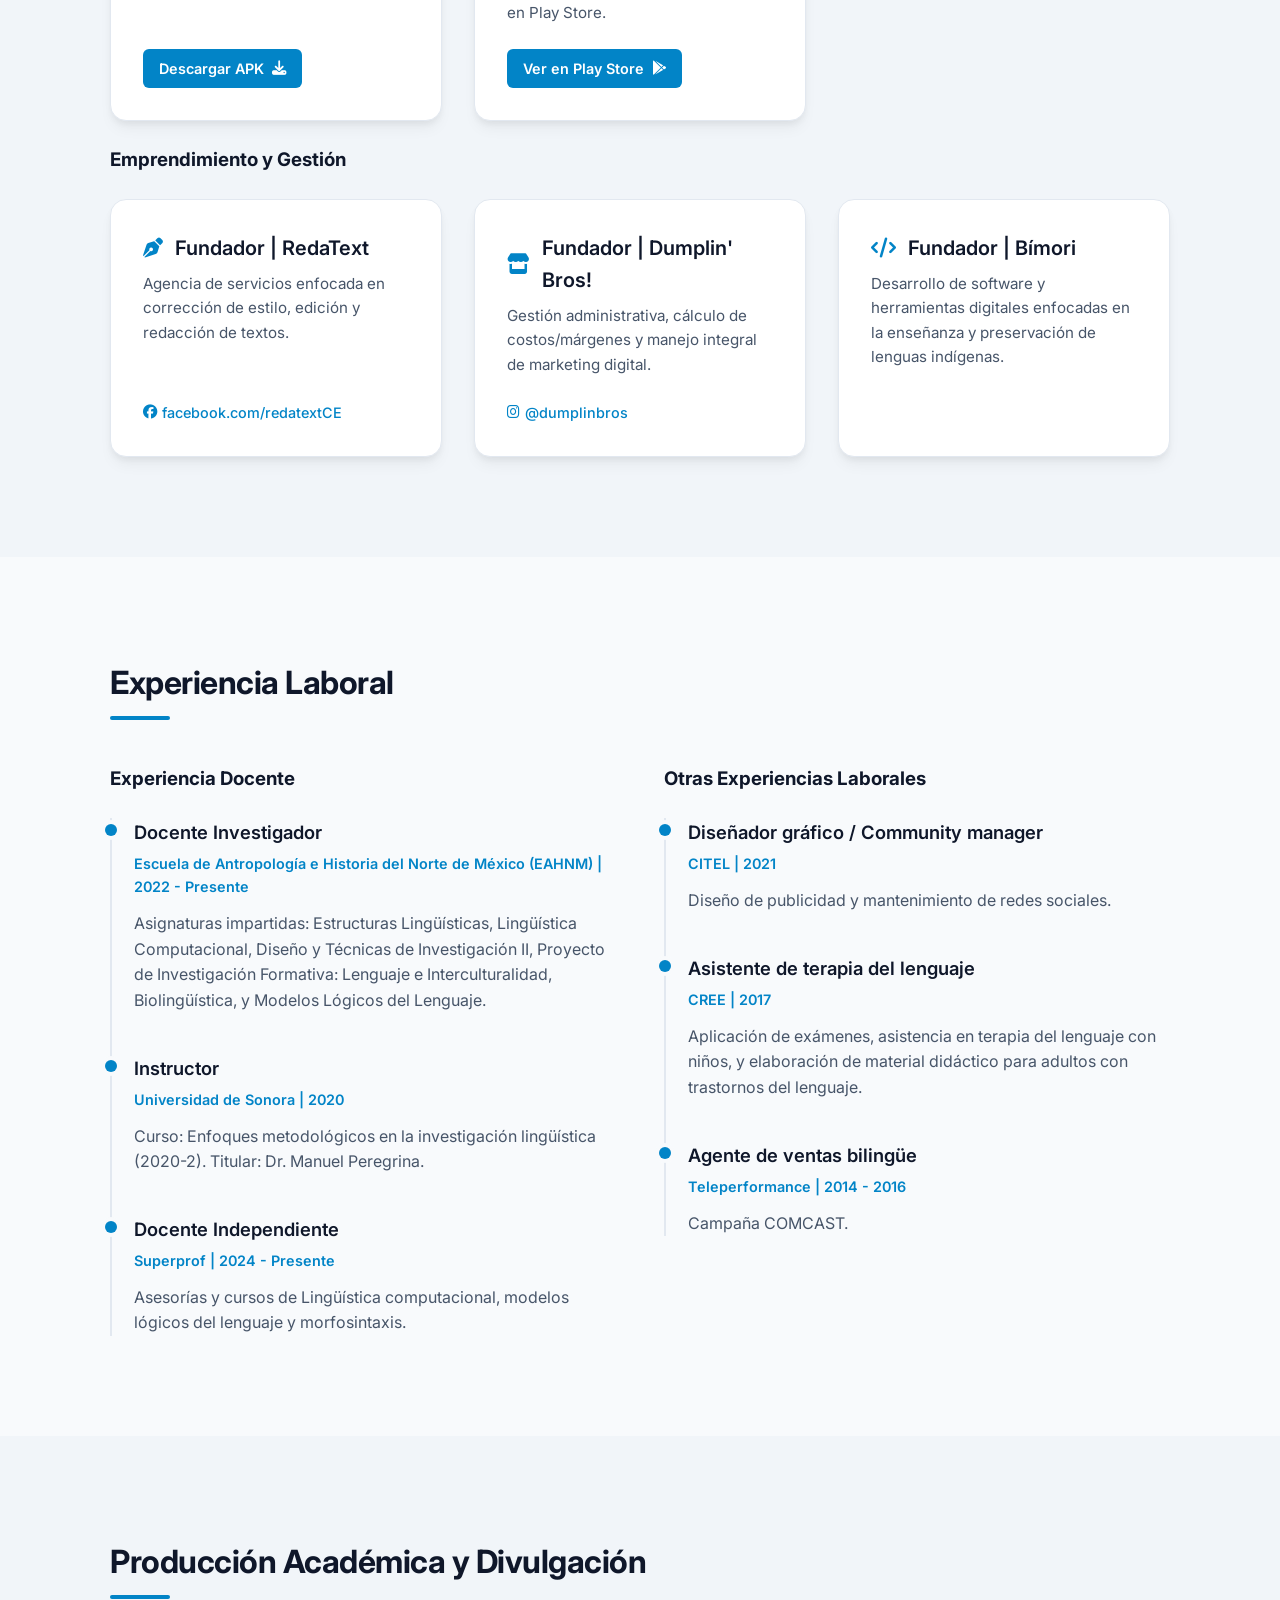
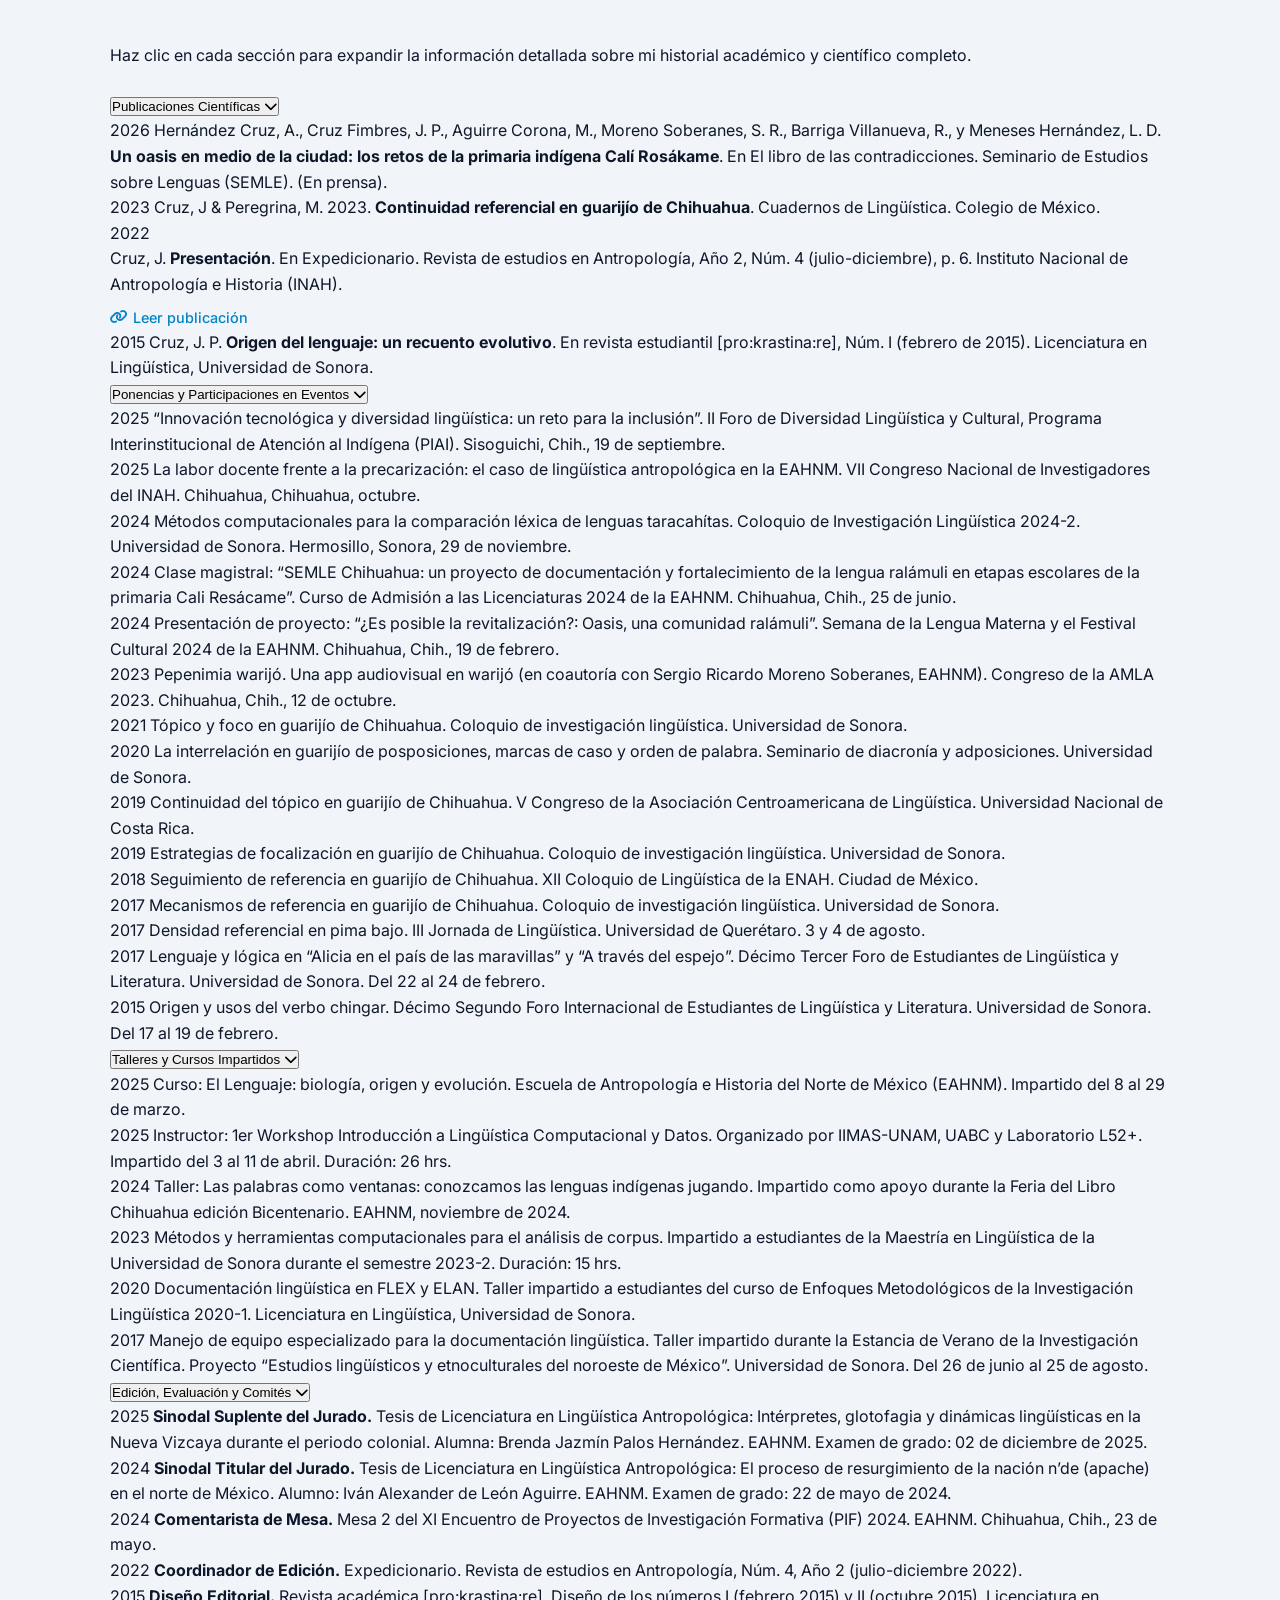
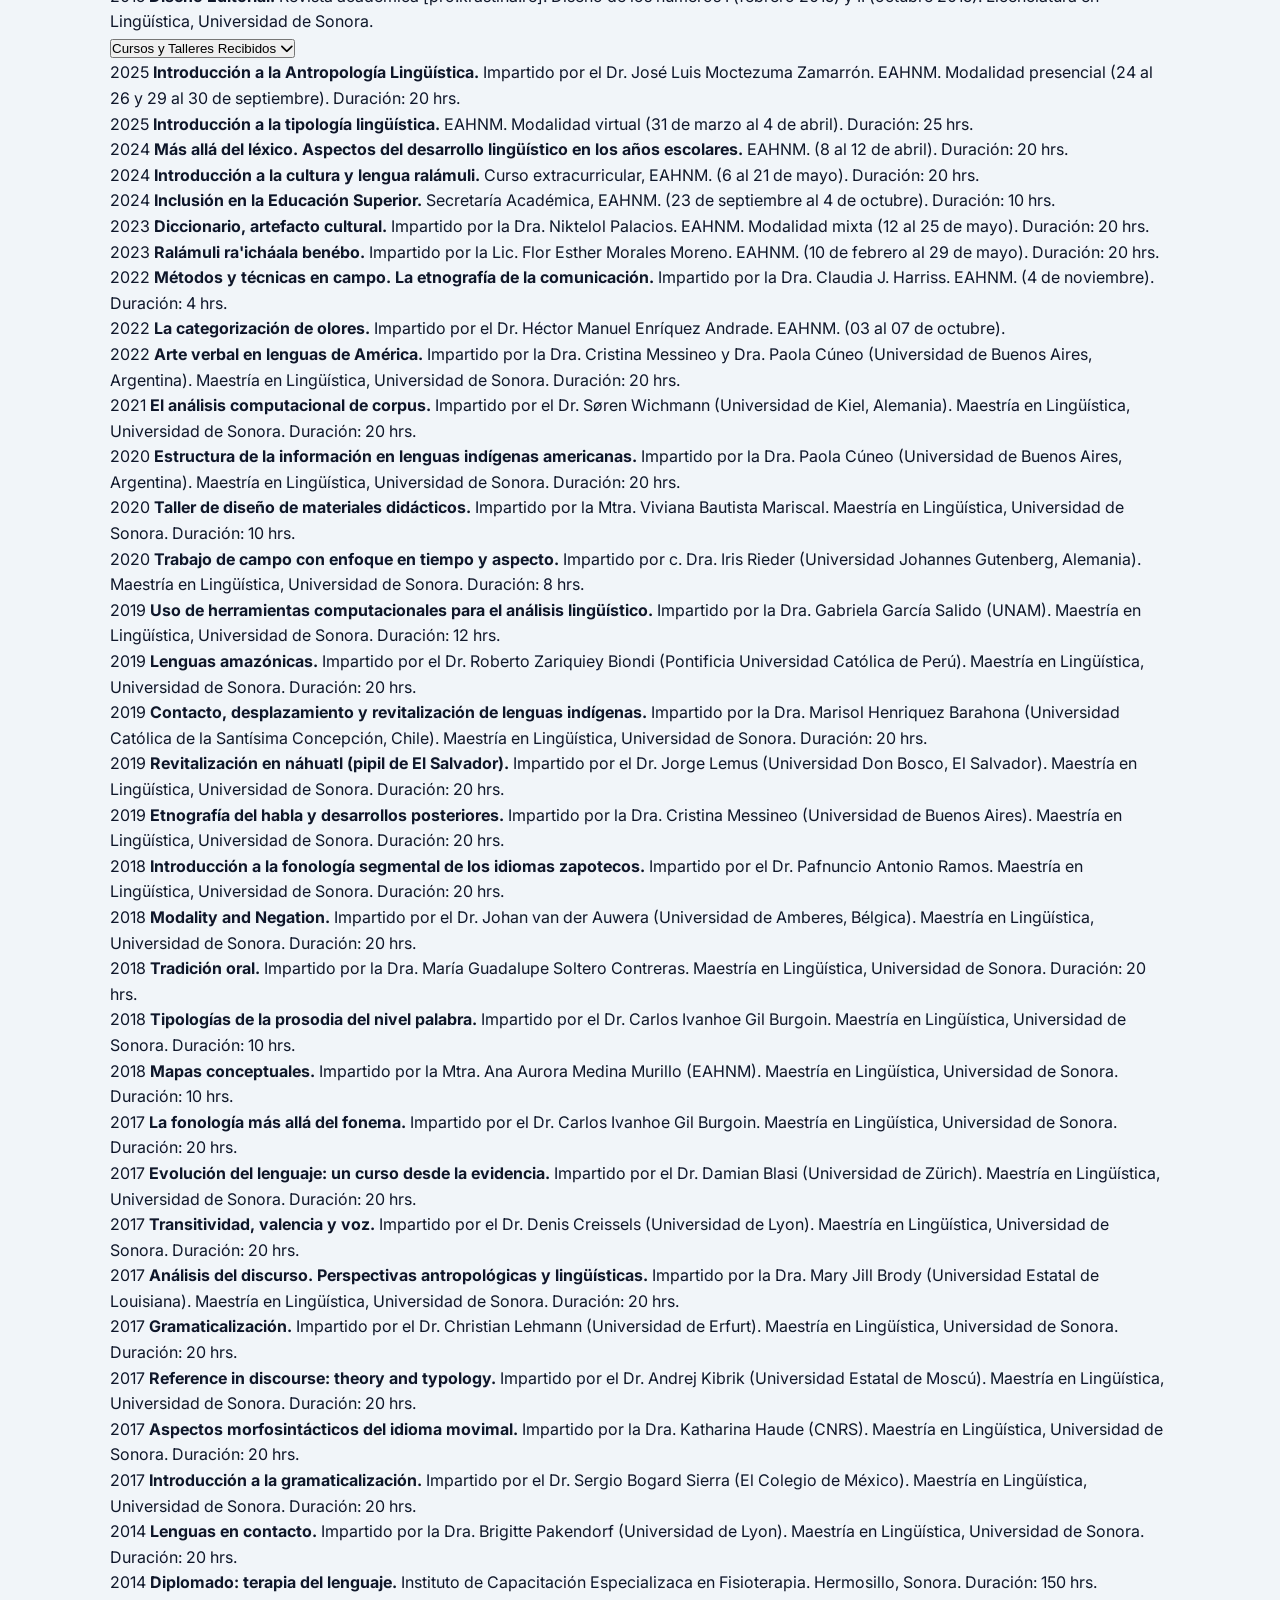
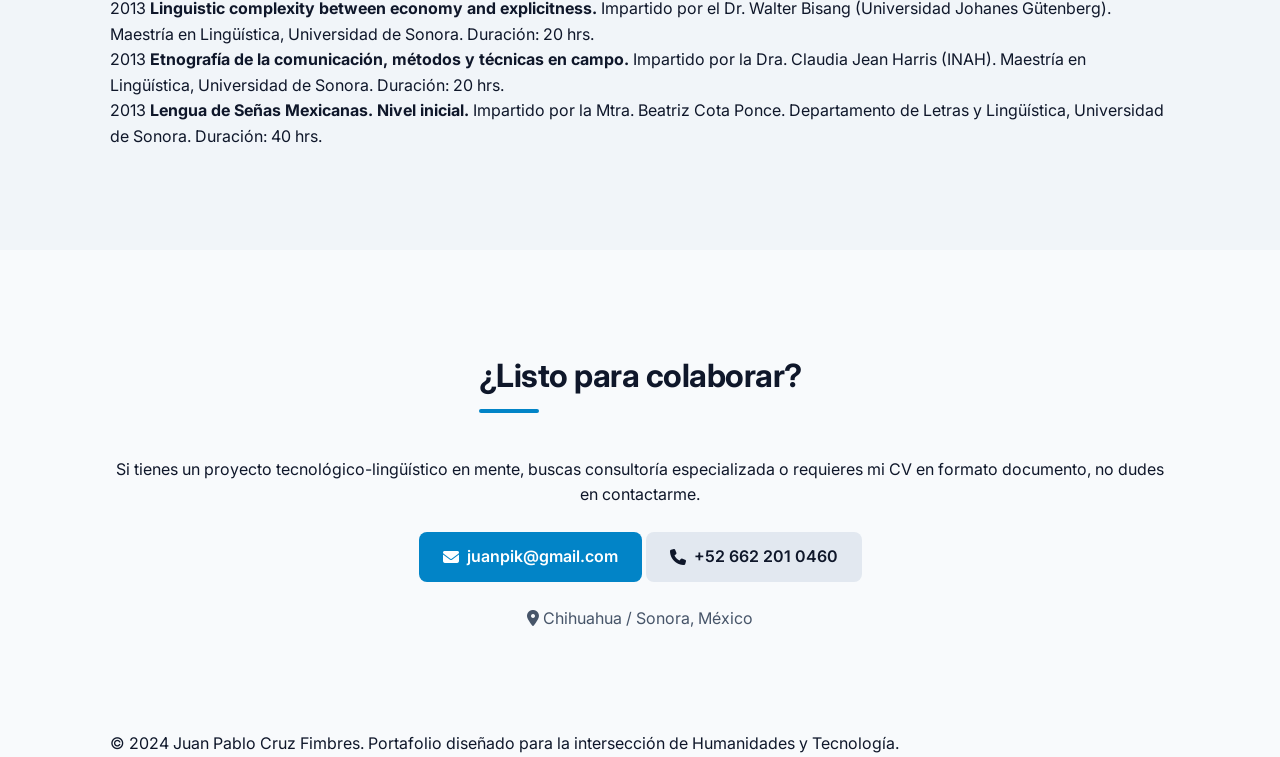
==== commit 62e5ff82: "Update index.html" ====
--- a/index.html
+++ b/index.html
@@ -35,7 +35,7 @@
             <div class="hero-content">
                 <p class="greeting">Hola, soy</p>
                 <h1 class="name">Juan Pablo Cruz</h1>
-                <h2 class="title">Lingüista Computacional, Desarrollador & Docente-Investigador en la EAHNM</h2>
+                <h2 class="title">Lingüista Computacional, Desarrollador & Docente-Investigador</h2>
                 <p class="description">
                     Transformo la investigación lingüística en tecnología aplicada. Especializado en el desarrollo de software para la documentación, análisis y revitalización de lenguas indígenas americanas.
                 </p>
@@ -45,7 +45,7 @@
                 </div>
             </div>
             <div class="hero-image-wrapper">
-                <img src="foto-panel.jpg" alt="Juan Pablo Cruz Fimbres en un panel académico" class="hero-img">
+                <img src="foto-panel.png" alt="Juan Pablo Cruz Fimbres en un panel académico" class="hero-img">
             </div>
         </div>
     </section>
@@ -58,7 +58,7 @@
             <div class="about-grid">
                 <!-- Columna Izquierda: Foto ENAH y Skills -->
                 <div class="about-sidebar">
-                    <img src="foto-enah.jpg" alt="Juan Pablo en la ENAH" class="profile-img mb-4">
+                    <img src="foto-enah.png" alt="Juan Pablo en la ENAH" class="profile-img mb-4">
                     
                     <h3 class="mb-3">Idiomas</h3>
                     <div class="language-bars mb-4">
@@ -85,7 +85,7 @@
                             <div class="timeline-dot"></div>
                             <div class="timeline-content">
                                 <h3>Doctorado en Humanidades</h3>
-                                <span class="company">Universidad de Sonora | 2018 - 2022</span>
+                                <span class="company">Universidad de Sonora | 2018 - presente</span>
                                 <p><em>Tesis:</em> Estructura de la Información en guarijío de Chihuahua.</p>
                             </div>
                         </div>
@@ -150,14 +150,14 @@
                     <div class="card-icon"><i class="fas fa-volume-up"></i></div>
                     <h3>Pepenimia Warijó</h3>
                     <p class="date">2022</p>
-                    <p>Diccionario audiovisual de la lengua guarijío (Aplicación Android).</p>
+                    <p>Diccionario audiovisual de la lengua guarijío en colaboración con estudiantes de la EAHNM (Aplicación Android).</p>
                     <a href="https://drive.google.com/file/d/1bX873VUz07GEQgHNWnXr3qaVc2XYanu_/view?usp=drive_link" target="_blank" class="btn btn-sm btn-primary mt-3">Descargar APK <i class="fas fa-download"></i></a>
                 </div>
                 <div class="card project-card">
                     <div class="card-icon"><i class="fas fa-book"></i></div>
                     <h3>Diccionario Yaqui</h3>
                     <p class="date">2020</p>
-                    <p>Aplicación móvil de consulta léxica para Android disponible en Play Store.</p>
+                    <p>Aplicación móvil de consulta léxica basado en el "Diccionario Yaqui de Bolsillo", en colaboración con Zarina Estrada y Crescencio Butimea (UNISON). Disponible para Android en Play Store.</p>
                     <a href="https://play.google.com/store/apps/details?id=com.unison.yaqui.dic" target="_blank" class="btn btn-sm btn-primary mt-3">Ver en Play Store <i class="fab fa-google-play"></i></a>
                 </div>
             </div>
@@ -251,7 +251,7 @@
         </div>
     </section>
 
-    <!-- Producción Académica (Acordeones Completos) -->
+    <!-- Producción Académica (Acordeones) -->
     <section id="academico" class="section bg-alt fade-in">
         <div class="container">
             <h2 class="section-title">Producción Académica y Divulgación</h2>
@@ -264,7 +264,6 @@
                     <div class="accordion-content">
                         <ul class="academic-list">
                             <li><span class="badge">2026</span> <span>Hernández Cruz, A., Cruz Fimbres, J. P., Aguirre Corona, M., Moreno Soberanes, S. R., Barriga Villanueva, R., y Meneses Hernández, L. D. <strong>Un oasis en medio de la ciudad: los retos de la primaria indígena Calí Rosákame</strong>. En El libro de las contradicciones. Seminario de Estudios sobre Lenguas (SEMLE). (En prensa).</span></li>
-                            <li><span class="badge">2025</span> <span>Cruz Fimbres, J. P., y Moreno Soberanes, S. R. <strong>Fundamentos metodológicos para la documentación etnolingüística del conocimiento botánico tradicional ralámuli</strong>. <em>Expedicionario. Revista de estudios en Antropología</em>, Núm. 11. (En prensa).</span></li>
                             <li><span class="badge">2023</span> <span>Cruz, J & Peregrina, M. 2023. <strong>Continuidad referencial en guarijío de Chihuahua</strong>. Cuadernos de Lingüística. Colegio de México.</span></li>
                             <li><span class="badge">2022</span> 
                                 <div>
@@ -335,8 +334,6 @@
                     <button class="accordion-header">Cursos y Talleres Recibidos <i class="fas fa-chevron-down"></i></button>
                     <div class="accordion-content">
                         <ul class="academic-list tall-list">
-                            <li><span class="badge">2026</span> <span><strong>Taller fundamentos para la transcripción automatizada de audios.</strong> Impartido por Robert Allen Pugh (Universidad de Indiana Bloomington). Organizado por la UNAM. Modalidad virtual (26 al 30 de enero).</span></li>
-
                             <li><span class="badge">2025</span> <span><strong>Introducción a la Antropología Lingüística.</strong> Impartido por el Dr. José Luis Moctezuma Zamarrón. EAHNM. Modalidad presencial (24 al 26 y 29 al 30 de septiembre). Duración: 20 hrs.</span></li>
                             <li><span class="badge">2025</span> <span><strong>Introducción a la tipología lingüística.</strong> EAHNM. Modalidad virtual (31 de marzo al 4 de abril). Duración: 25 hrs.</span></li>
                             
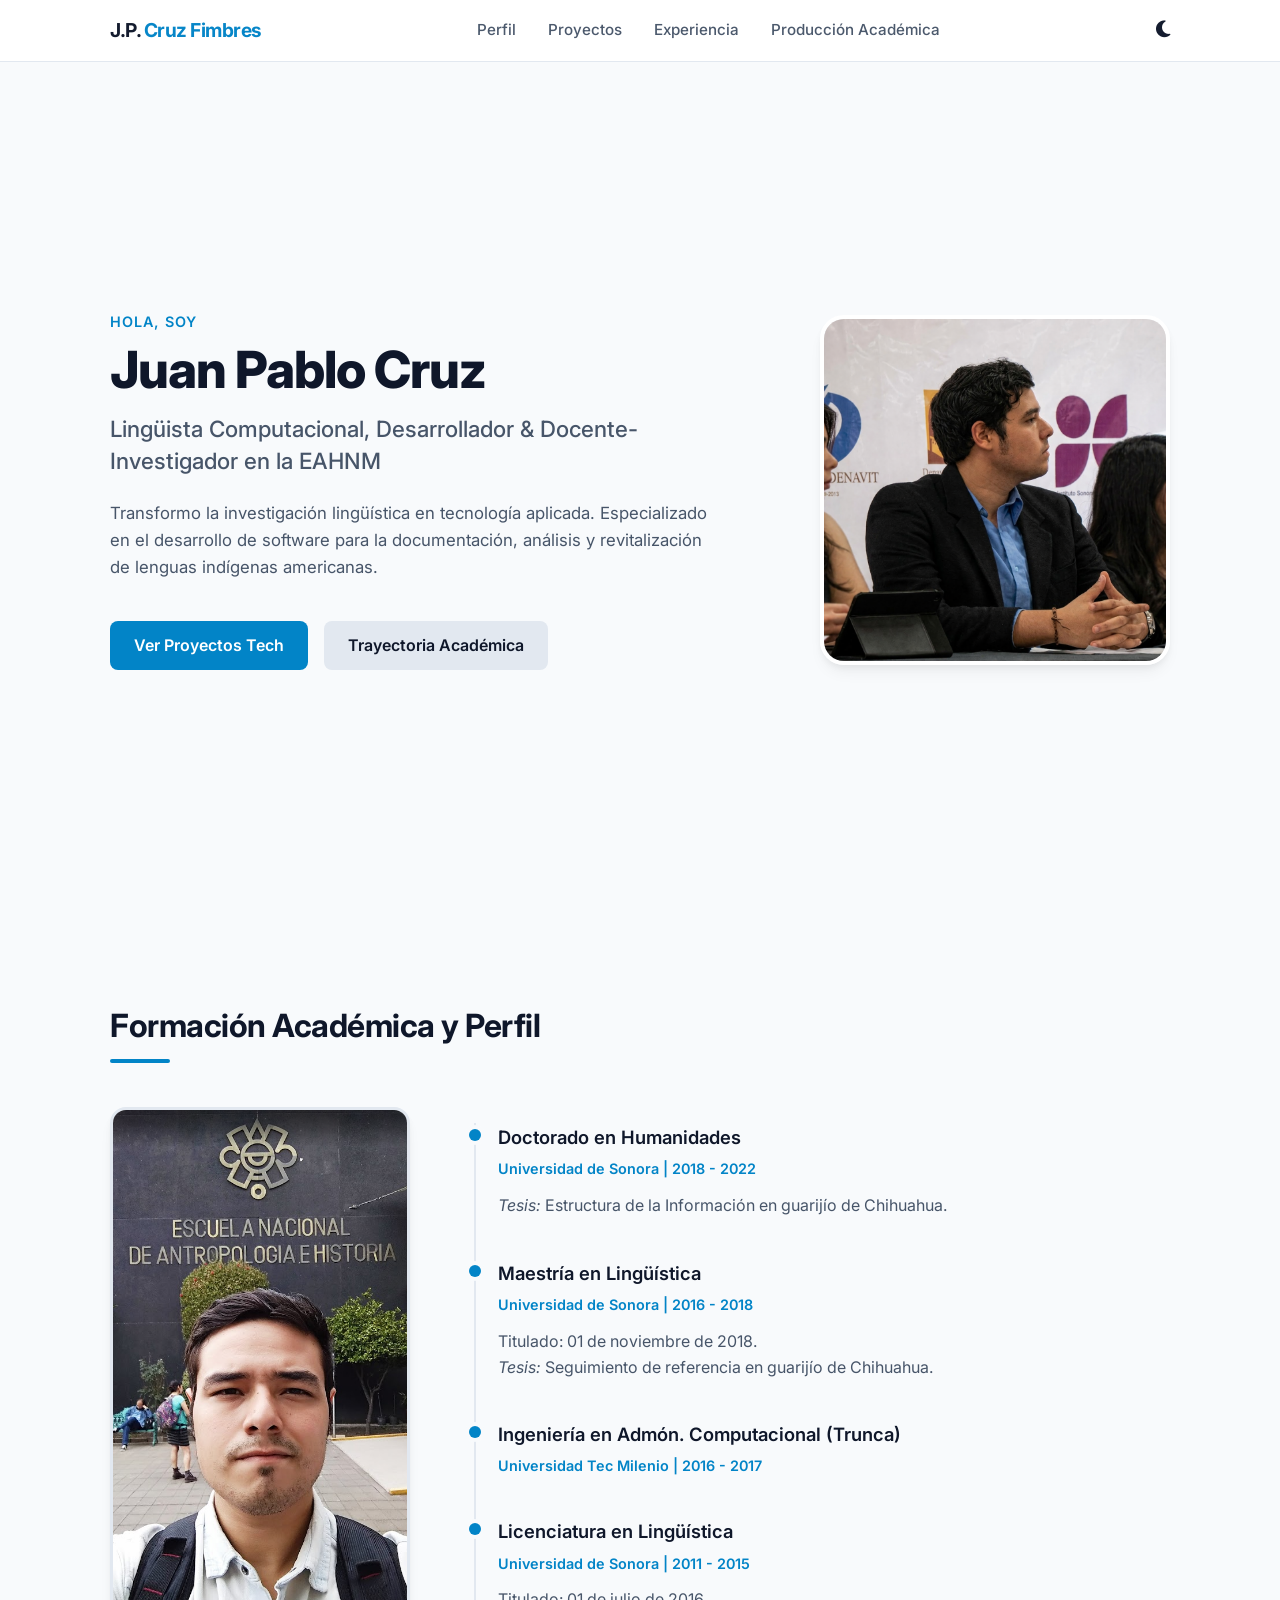
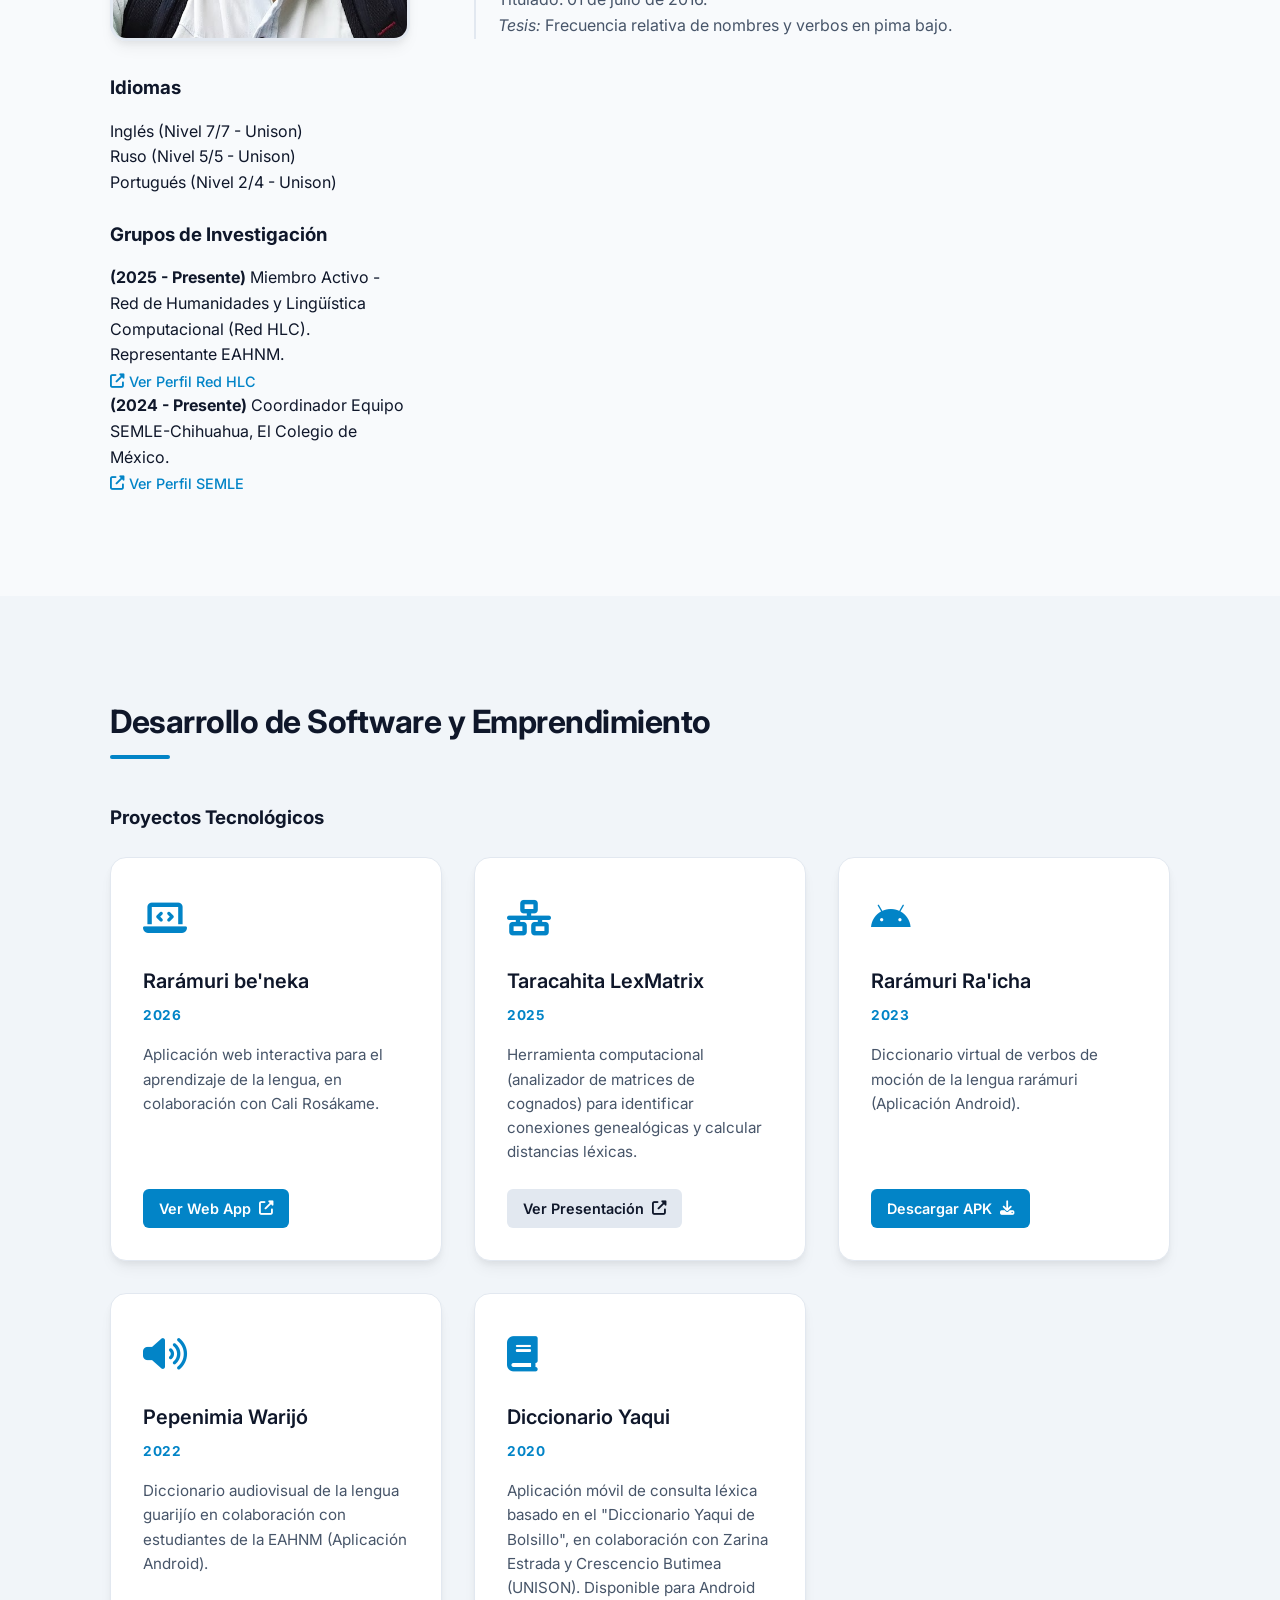
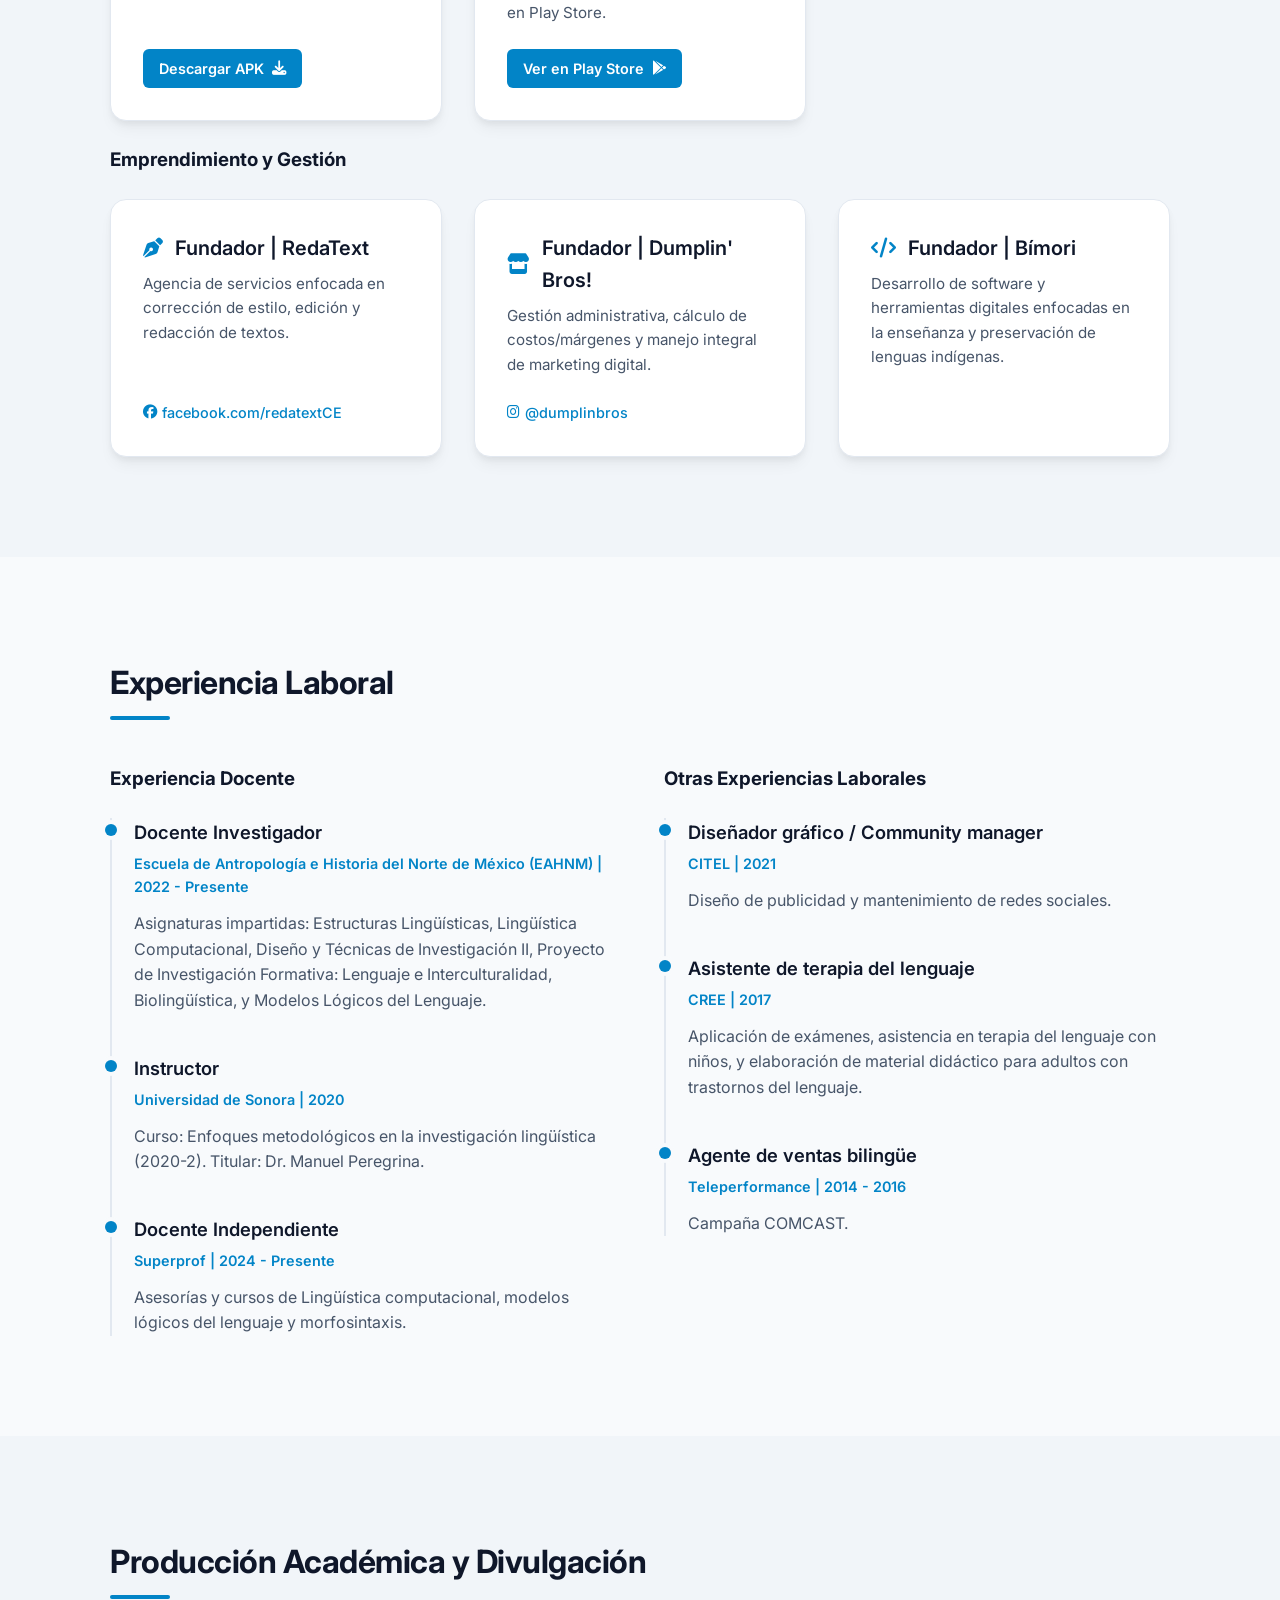
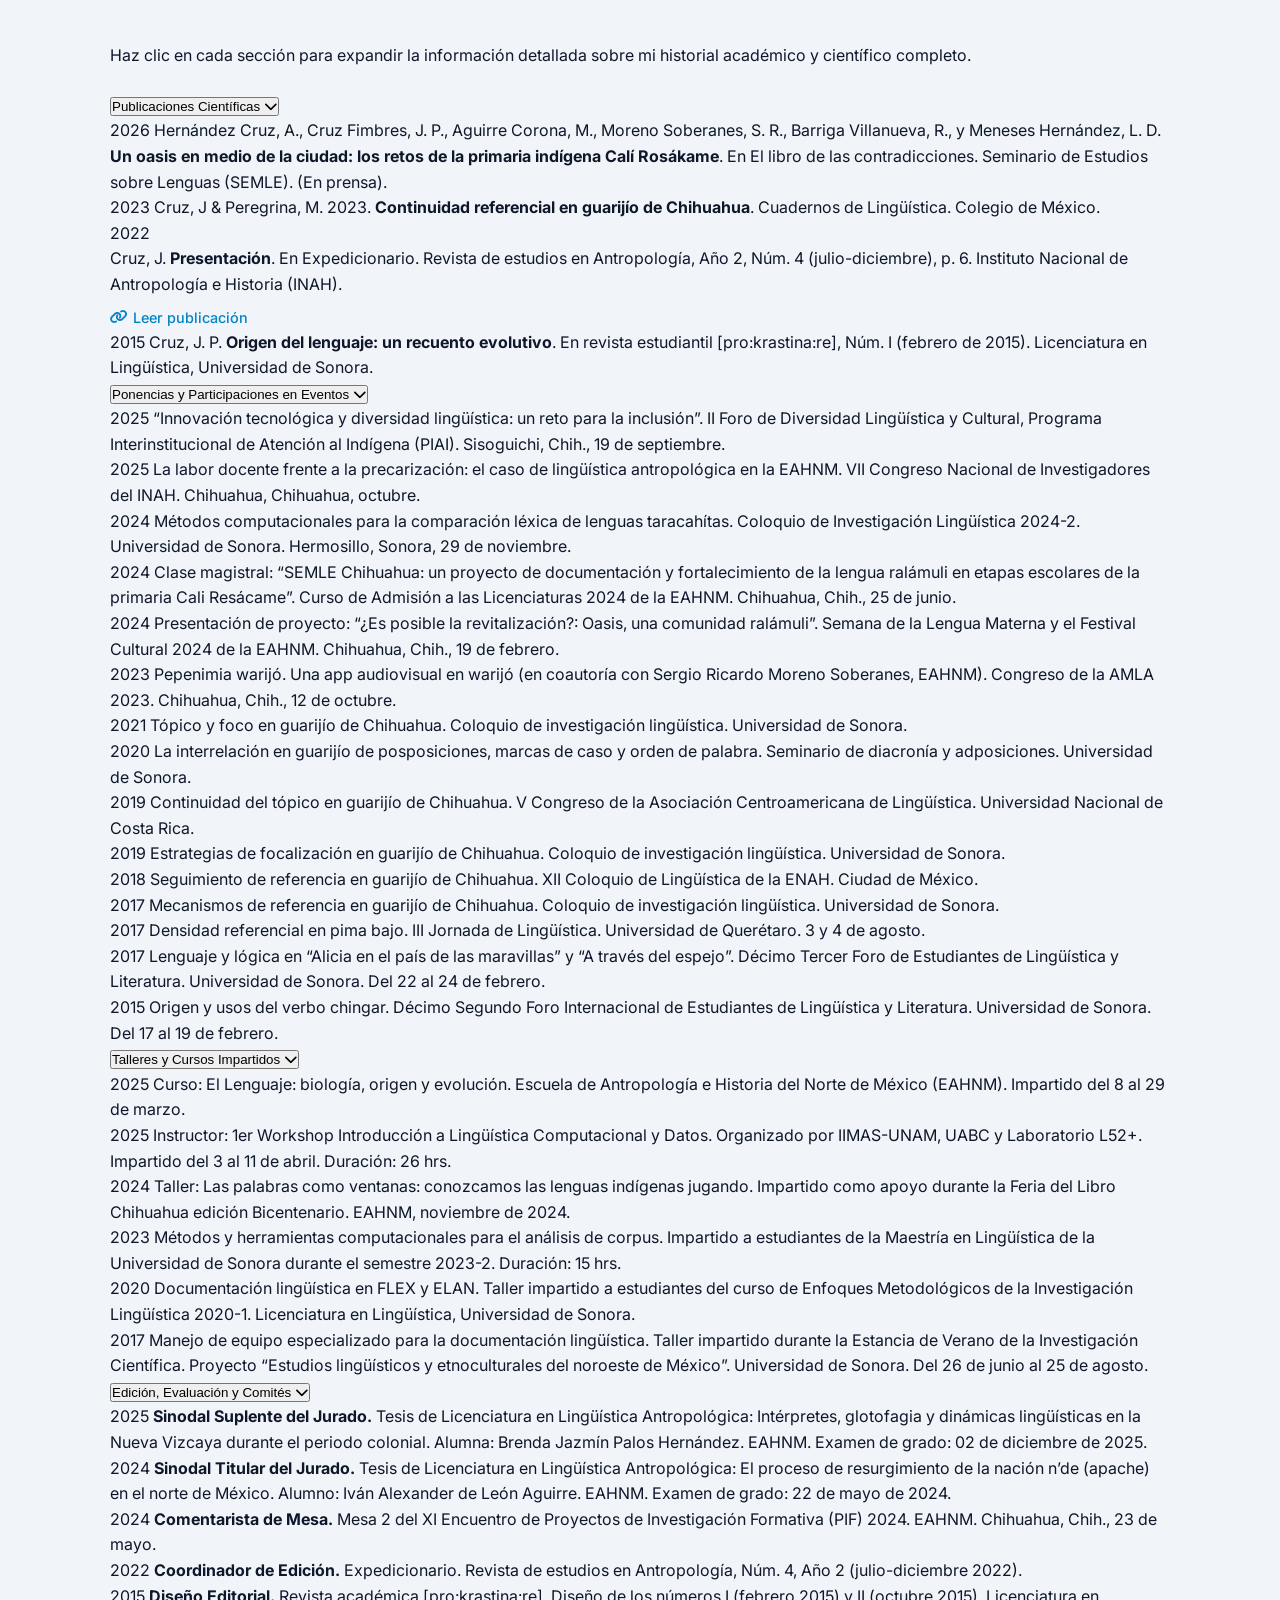
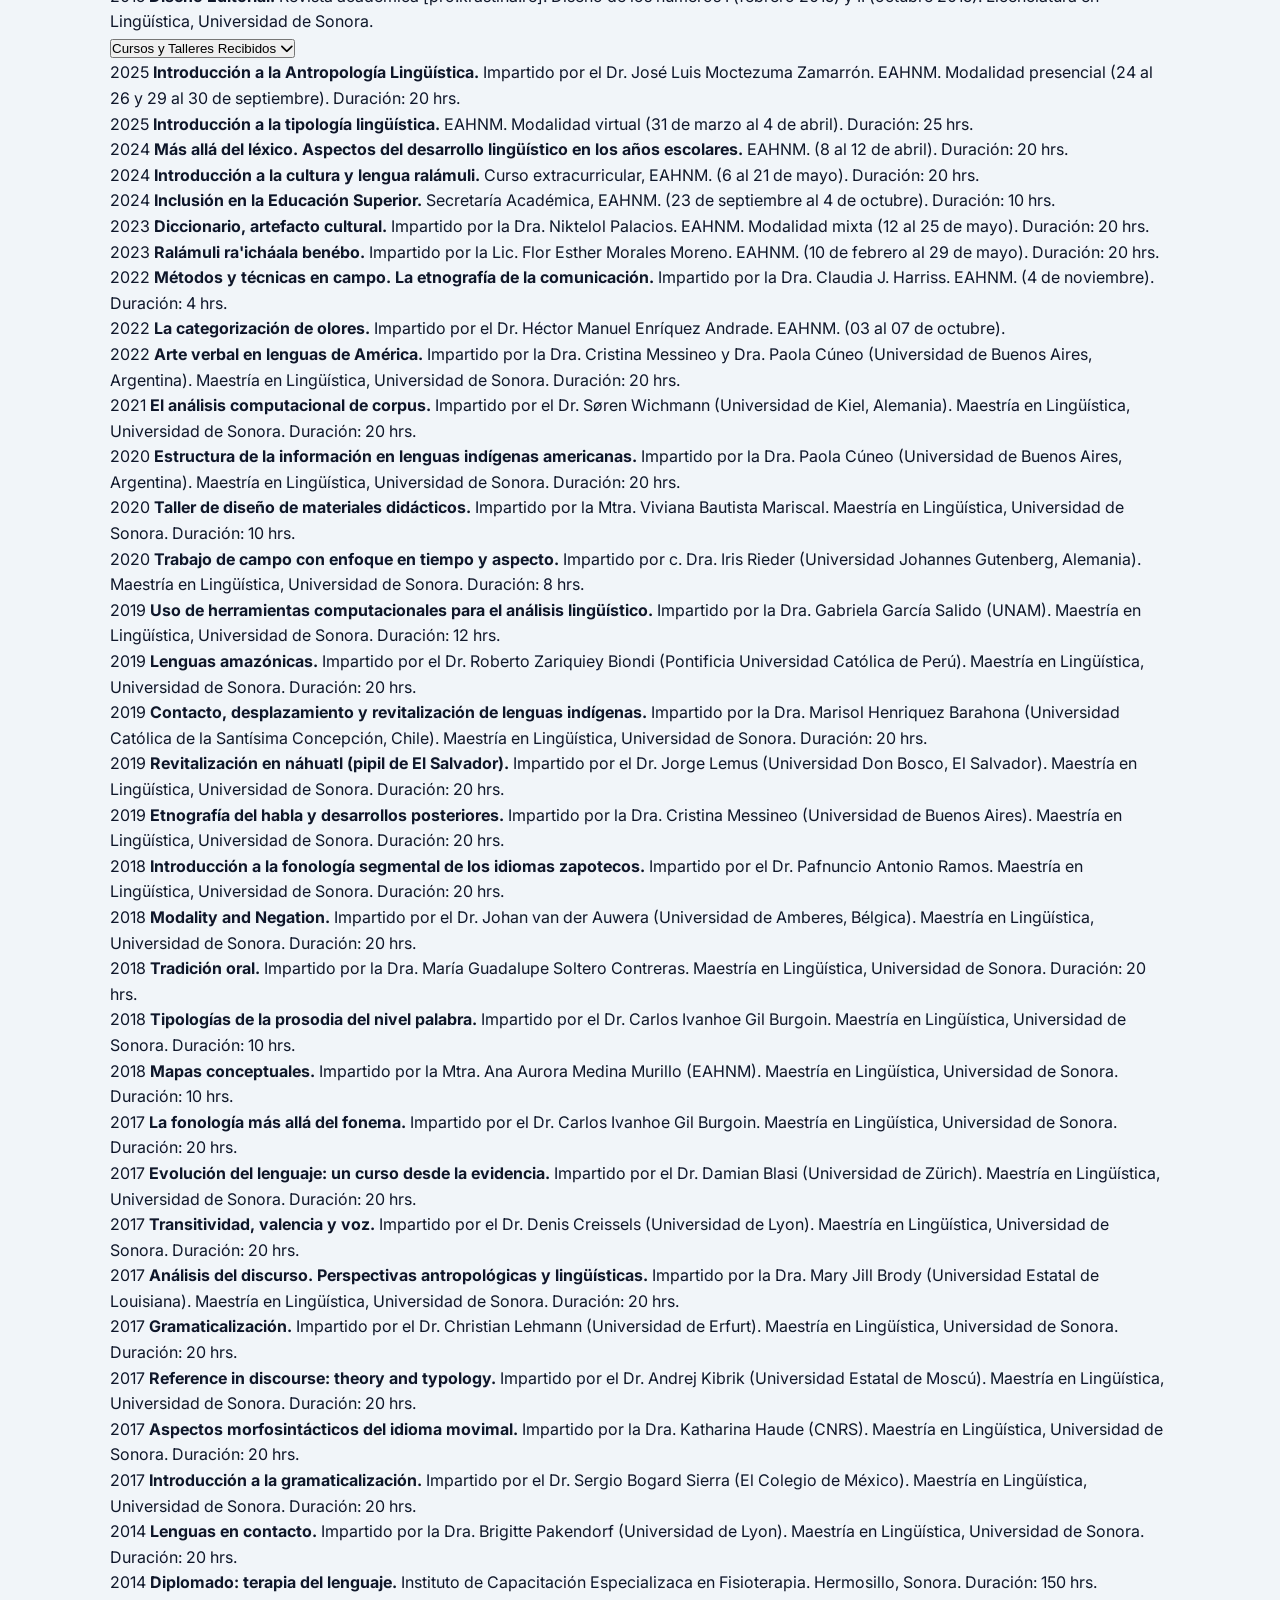
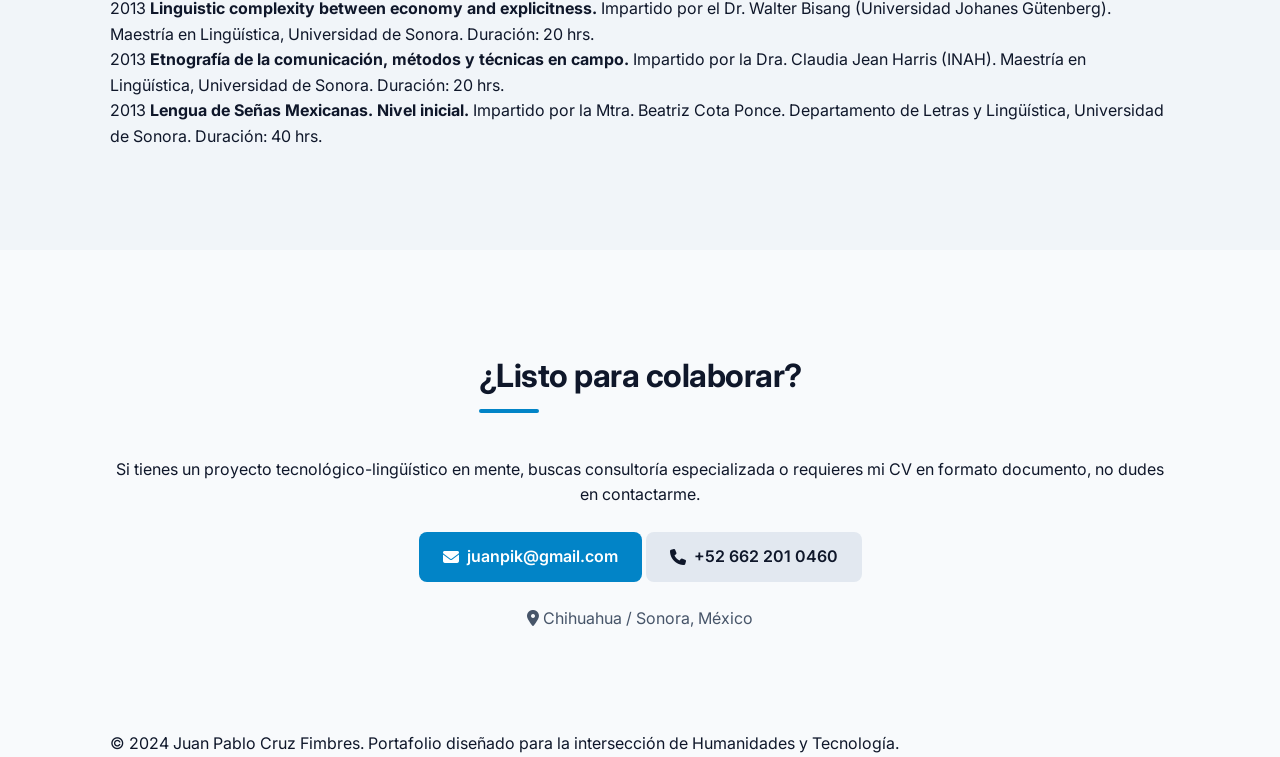
==== commit b4abecf1: "Update index.html" ====
--- a/index.html
+++ b/index.html
@@ -35,7 +35,7 @@
             <div class="hero-content">
                 <p class="greeting">Hola, soy</p>
                 <h1 class="name">Juan Pablo Cruz</h1>
-                <h2 class="title">Lingüista Computacional, Desarrollador & Docente-Investigador</h2>
+                <h2 class="title">Lingüista Computacional, Desarrollador & Docente-Investigador en la EAHNM</h2>
                 <p class="description">
                     Transformo la investigación lingüística en tecnología aplicada. Especializado en el desarrollo de software para la documentación, análisis y revitalización de lenguas indígenas americanas.
                 </p>
@@ -85,7 +85,7 @@
                             <div class="timeline-dot"></div>
                             <div class="timeline-content">
                                 <h3>Doctorado en Humanidades</h3>
-                                <span class="company">Universidad de Sonora | 2018 - presente</span>
+                                <span class="company">Universidad de Sonora | 2018 - 2022</span>
                                 <p><em>Tesis:</em> Estructura de la Información en guarijío de Chihuahua.</p>
                             </div>
                         </div>
